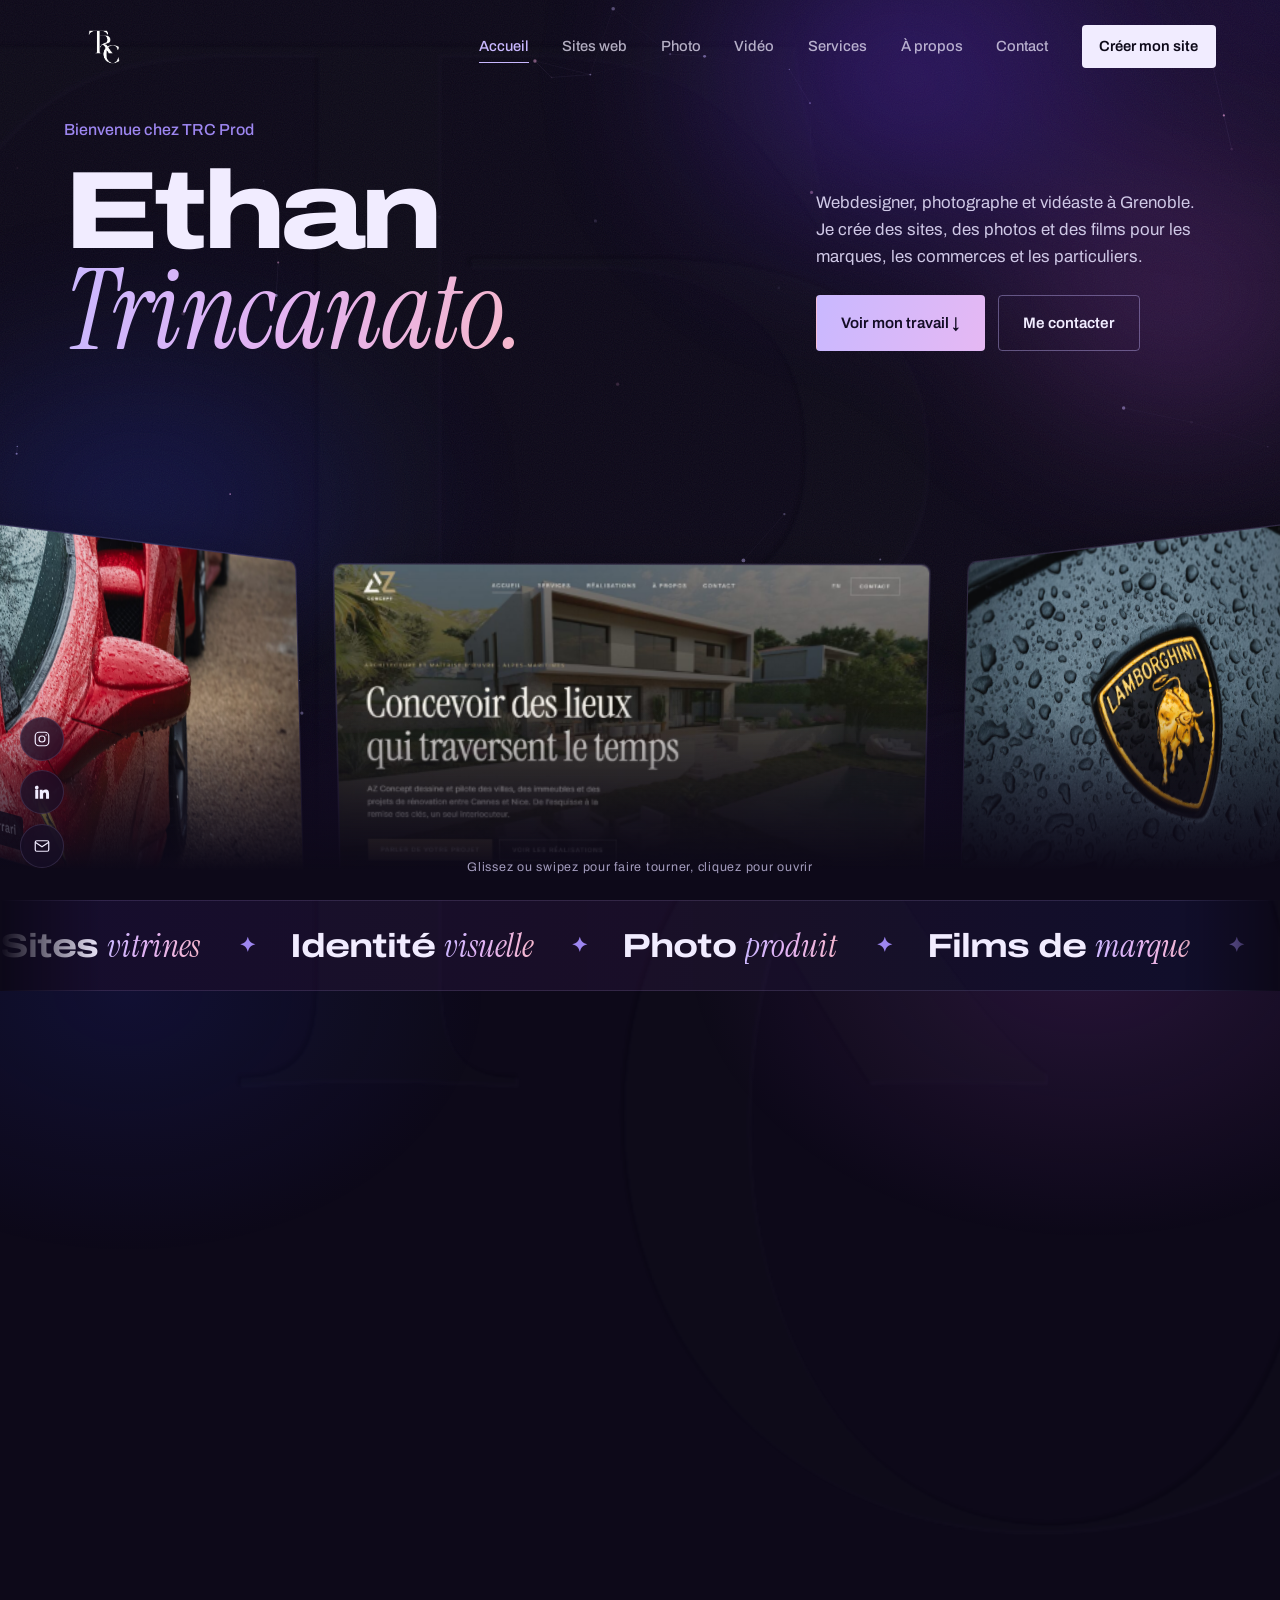
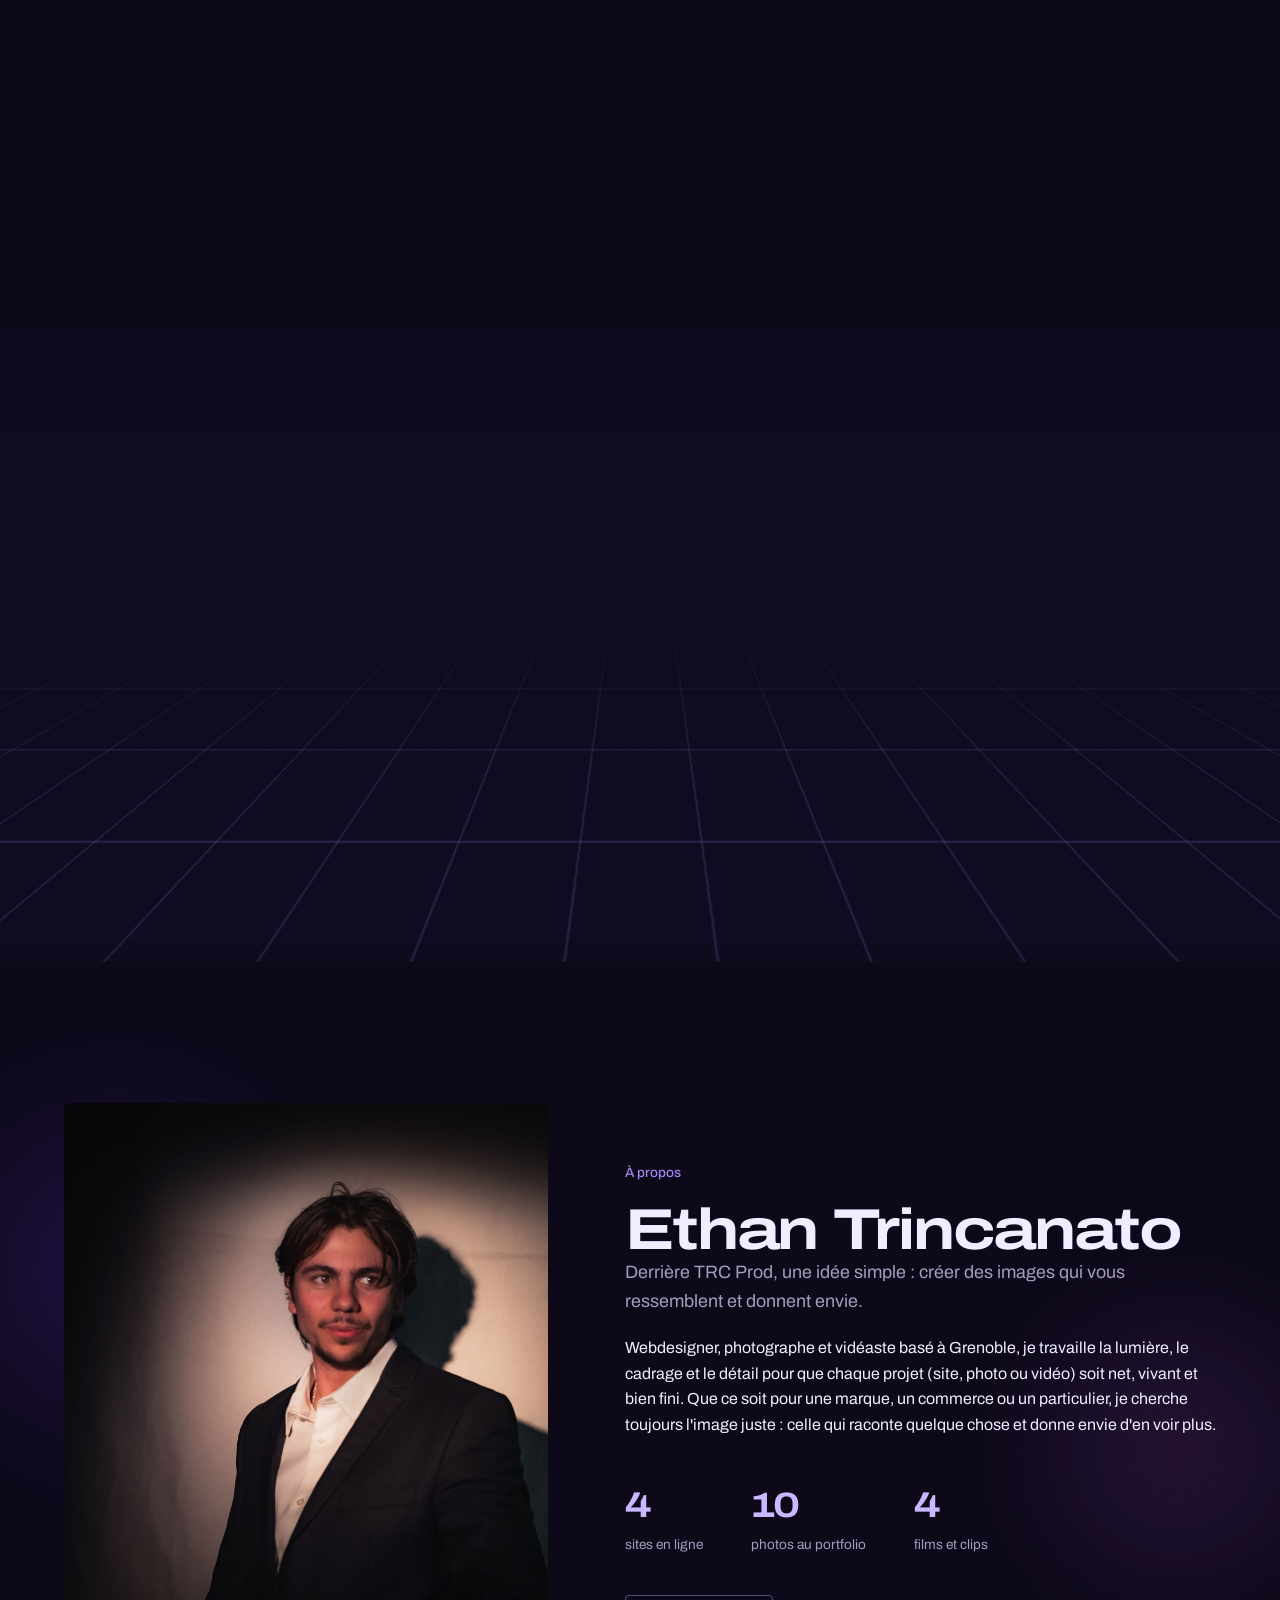
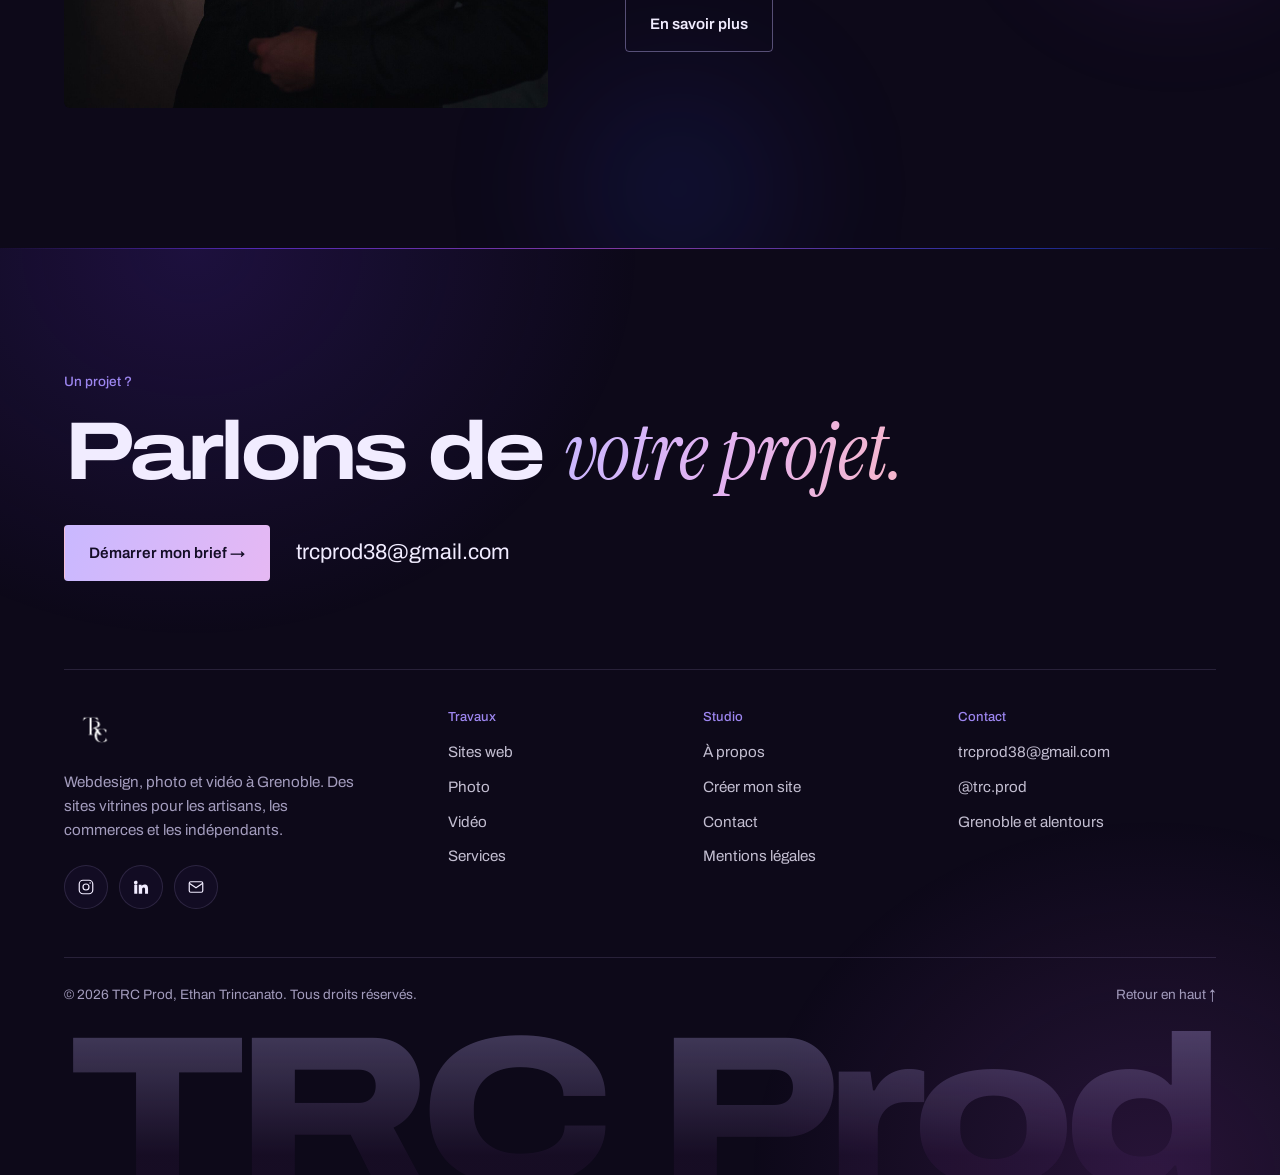
==== index.html @ 035e96fb "Icône : monogramme plus petit dans le carré, plus aéré Co-Authored-By: Claude Opus 5.5 <noreply@anth" ====
<!DOCTYPE html>
<html lang="fr">
<head>
  <meta charset="UTF-8">
  <meta name="viewport" content="width=device-width, initial-scale=1.0">
  <meta name="google-site-verification" content="kHYH9zKjxzH4vzLL_r_Ldq4oCrSSi2IXxEA_kGXFuZI" />
  <title>TRC Prod — Ethan Trincanato | Photographe, Vidéaste & Webdesign à Grenoble</title>
  <meta name="description" content="TRC Prod, studio d'Ethan Trincanato à Grenoble. Photo, vidéo et sites web pour marques, commerces et particuliers : publicité, packshot, mariage, événementiel.">
  <link rel="icon" href="favicon.ico?v=3" sizes="48x48">
  <link rel="icon" type="image/svg+xml" href="favicon.svg?v=3">
  <link rel="icon" type="image/png" sizes="32x32" href="assets/icons/favicon-32.png?v=3">
  <link rel="apple-touch-icon" href="assets/icons/apple-touch-icon.png?v=3">
  <link rel="manifest" href="site.webmanifest">
  <meta name="theme-color" content="#0d0919">
  <!-- ⚙️ Aperçu de partage (réseaux). Remplace trc-prod.vercel.app par ton vrai domaine après le déploiement. -->
  <meta property="og:type" content="website">
  <meta property="og:locale" content="fr_FR">
  <meta property="og:site_name" content="TRC Prod">
  <meta property="og:title" content="TRC Prod — Ethan Trincanato | Photographe, Vidéaste & Webdesign à Grenoble">
  <meta property="og:description" content="Photo, vidéo et sites web pour marques, commerces et particuliers : publicité, packshot, mariage, événementiel.">
  <meta property="og:url" content="https://trc-prod.vercel.app/">
  <meta property="og:image" content="https://trc-prod.vercel.app/assets/img/og-cover.jpg?v=8">
  <meta property="og:image:width" content="1200">
  <meta property="og:image:height" content="630">
  <meta property="og:image:type" content="image/jpeg">
  <meta name="twitter:card" content="summary_large_image">
  <link rel="canonical" href="https://trc-prod.vercel.app/">
  <script type="application/ld+json">
  {
    "@context": "https://schema.org",
    "@type": "ProfessionalService",
    "@id": "https://trc-prod.vercel.app/",
    "name": "TRC Prod",
    "alternateName": "TRC Prod — Ethan Trincanato",
    "description": "Studio audiovisuel d'Ethan Trincanato à Grenoble : photo et vidéo pour marques, commerces et particuliers (publicité, packshot, mariage, événementiel).",
    "url": "https://trc-prod.vercel.app/",
    "image": "https://trc-prod.vercel.app/assets/img/og-cover.jpg?v=8",
    "email": "trcprod38@gmail.com",
    "founder": { "@type": "Person", "name": "Ethan Trincanato" },
    "address": { "@type": "PostalAddress", "addressLocality": "Grenoble", "addressCountry": "FR" },
    "areaServed": "Grenoble et alentours",
    "knowsAbout": ["Photographie", "Vidéo", "Packshot", "Publicité", "Mariage", "Événementiel", "Direction artistique", "Création de sites internet", "Web design"],
    "sameAs": [
      "https://instagram.com/trc.prod",
      "https://www.linkedin.com/in/ethan-trincanato"
    ]
  }
  </script>
  <link rel="preconnect" href="https://fonts.googleapis.com">
  <link rel="preconnect" href="https://fonts.gstatic.com" crossorigin>
  <link href="https://fonts.googleapis.com/css2?family=Archivo:wdth,wght@62..125,300..900&amp;family=Instrument+Serif:ital@0;1&amp;display=swap" rel="stylesheet">
  <link rel="stylesheet" href="css/style.css?v=59">
</head>
<body>

  <!-- HEADER -->
  <header class="header">
    <a href="index.html" class="header__logo"><img src="assets/brand/logo-white.png" alt="TRC Prod"></a>
    <button class="nav__toggle" aria-label="Menu"><span></span><span></span><span></span></button>
    <nav class="nav">
      <a href="index.html" class="active">Accueil</a>
      <a href="web.html">Sites web</a>
      <a href="photo.html">Photo</a>
      <a href="video.html">Vidéo</a>
      <a href="services.html">Services</a>
      <a href="about.html">À propos</a>
      <a href="contact.html">Contact</a>
      <a href="brief.html" class="nav__cta">Créer mon site</a>
    </nav>
  </header>

  <!-- HERO : titre + anneau 3D (sites, photos, vidéos, construit depuis data/*.json) -->
  <section class="hero">
    <div class="hero__aurora" aria-hidden="true"><span></span><span></span><span></span></div>
    <div class="container hero__copy">
      <div>
        <span class="eyebrow hero__hello">Bienvenue chez TRC Prod</span>
        <h1 class="hero__title">Ethan<br><em>Trincanato.</em></h1>
      </div>
      <div class="hero__side">
        <p>Webdesigner, photographe et vidéaste à Grenoble. Je crée des sites, des photos et des films pour les marques, les commerces et les particuliers.</p>
        <div class="hero__actions">
          <a href="#travail" class="btn btn--solid">Voir mon travail ↓</a>
          <a href="contact.html" class="btn">Me contacter</a>
        </div>
      </div>
    </div>
    <div class="ring3d" data-ring data-ring-sites="data/sites.json" data-ring-photos="data/photos.json" data-ring-videos="data/videos.json" data-ring-exclure="Moustache Mag" aria-label="Sites, photos et vidéos, en rotation"></div>
    <p class="hero__hint">Glissez ou swipez pour faire tourner, cliquez pour ouvrir</p>
  </section>

  <!-- BANDEAU : tout ce que je fais, en continu -->
  <div class="marquee" aria-label="Sites vitrines, identité visuelle, photo, vidéo, référencement">
    <div class="marquee__track" aria-hidden="true"><span><b>Sites <em>vitrines</em></b><i>✦</i><b>Identité <em>visuelle</em></b><i>✦</i><b>Photo <em>produit</em></b><i>✦</i><b>Films de <em>marque</em></b><i>✦</i><b>Référencement <em>Google</em></b><i>✦</i><b>Mariage &amp; <em>événement</em></b><i>✦</i><b>Automobile</b><i>✦</i><b>Réseaux <em>sociaux</em></b><i>✦</i></span><span><b>Sites <em>vitrines</em></b><i>✦</i><b>Identité <em>visuelle</em></b><i>✦</i><b>Photo <em>produit</em></b><i>✦</i><b>Films de <em>marque</em></b><i>✦</i><b>Référencement <em>Google</em></b><i>✦</i><b>Mariage &amp; <em>événement</em></b><i>✦</i><b>Automobile</b><i>✦</i><b>Réseaux <em>sociaux</em></b><i>✦</i></span></div>
  </div>

  <!-- TOUT MON TRAVAIL : accès direct aux trois univers -->
  <section class="section section--glow-top" id="travail">
    <div class="container">
      <div class="section-head reveal">
        <span class="eyebrow">Tout mon travail</span>
        <h2>Trois métiers, <em>un seul regard.</em></h2>
      </div>
      <div class="workhub reveal">
        <a href="web.html" class="worktile">
          <div class="worktile__media" data-collage="data/sites.json" data-champ="poster"></div>
          <div class="worktile__body">
            <p class="worktile__meta"><span data-compte="data/sites.json">4</span> sites en ligne</p>
            <h3>Sites web</h3>
            <p>Sites vitrines conçus de A à Z, en ligne et référencés.</p>
            <span class="worktile__go" aria-hidden="true">→</span>
          </div>
        </a>
        <a href="photo.html" class="worktile">
          <div class="worktile__media" data-collage="data/photos.json" data-champ="image"></div>
          <div class="worktile__body">
            <p class="worktile__meta"><span data-compte="data/photos.json">10</span> photos</p>
            <h3>Photo</h3>
            <p>Automobile, portrait, mode et produit.</p>
            <span class="worktile__go" aria-hidden="true">→</span>
          </div>
        </a>
        <a href="video.html" class="worktile">
          <div class="worktile__media" data-collage="data/videos.json" data-champ="thumbnail"></div>
          <div class="worktile__body">
            <p class="worktile__meta"><span data-compte="data/videos.json">4</span> films et clips</p>
            <h3>Vidéo</h3>
            <p>Clips, courts-métrages et films de marque.</p>
            <span class="worktile__go" aria-hidden="true">→</span>
          </div>
        </a>
      </div>
    </div>
  </section>

  <!-- SERVICES -->
  <section class="section section--tight" id="services" style="background:rgba(21, 14, 40, 0.45);" data-deco="grille">
    <div class="container">
      <div class="section-head section-head--center reveal">
        <span class="eyebrow">Services</span>
        <h2>Ce que je crée <em>pour vous.</em></h2>
      </div>
      <div class="services">
        <div class="service reveal">
          <div class="service__num">01</div>
          <h3>Sites &amp; identité</h3>
          <ul class="service__list">
            <li>Sites internet</li>
            <li>Identité visuelle</li>
            <li>Logo &amp; branding</li>
            <li>Charte graphique</li>
          </ul>
        </div>
        <div class="service reveal">
          <div class="service__num">02</div>
          <h3>Photographie</h3>
          <ul class="service__list">
            <li>Packshot &amp; produit</li>
            <li>Publicité &amp; campagne</li>
            <li>Mariage &amp; événementiel</li>
            <li>Automobile</li>
            <li>Immobilier</li>
          </ul>
        </div>
        <div class="service reveal">
          <div class="service__num">03</div>
          <h3>Vidéo &amp; Film</h3>
          <ul class="service__list">
            <li>Réseaux sociaux</li>
            <li>Publicité &amp; spot</li>
            <li>Film de marque</li>
            <li>Aftermovie &amp; événementiel</li>
            <li>Packshot vidéo</li>
          </ul>
        </div>
      </div>
    </div>
  </section>


  <!-- À PROPOS -->
  <section class="section" id="apropos" data-deco="orbes">
    <div class="container">
      <div class="about">
        <div class="about__img reveal">
          <img src="assets/img/ethan-portrait.jpg" alt="Ethan Trincanato">
        </div>
        <div class="reveal">
          <span class="eyebrow">À propos</span>
          <h2>Ethan Trincanato</h2>
          <p class="lead">Derrière TRC Prod, une idée simple : créer des images qui vous ressemblent et donnent envie.</p>
          <p>Webdesigner, photographe et vidéaste basé à Grenoble, je travaille la lumière, le cadrage et le détail pour que chaque projet (site, photo ou vidéo) soit net, vivant et bien fini. Que ce soit pour une marque, un commerce ou un particulier, je cherche toujours l'image juste : celle qui raconte quelque chose et donne envie d'en voir plus.</p>
          <div class="stats">
            <div><div class="stats__num" data-compte="data/sites.json">4</div><div class="stats__label">sites en ligne</div></div>
            <div><div class="stats__num" data-compte="data/photos.json">10</div><div class="stats__label">photos au portfolio</div></div>
            <div><div class="stats__num" data-compte="data/videos.json">4</div><div class="stats__label">films et clips</div></div>
          </div>
          <p style="margin-top:2.5rem;"><a href="about.html" class="btn">En savoir plus</a></p>
        </div>
      </div>
    </div>
  </section>

  <!-- FOOTER -->
  <footer class="footer">
    <div class="container">
      <div class="footer__cta">
        <span class="eyebrow">Un projet ?</span>
        <h2>Parlons de <em>votre projet.</em></h2>
        <div class="footer__actions">
          <a href="brief.html" class="btn btn--solid">Démarrer mon brief →</a>
          <a href="mailto:trcprod38@gmail.com" class="footer__mail">trcprod38@gmail.com</a>
        </div>
      </div>

      <div class="footer__grid">
        <div class="footer__brand">
          <a href="index.html" class="footer__logo"><img src="assets/brand/logo-white.png" alt="TRC Prod"></a>
          <p>Webdesign, photo et vidéo à Grenoble. Des sites vitrines pour les artisans, les commerces et les indépendants.</p>
          <div class="footer__social"></div>
        </div>
        <div class="footer__col">
          <h3>Travaux</h3>
          <a href="web.html">Sites web</a>
          <a href="photo.html">Photo</a>
          <a href="video.html">Vidéo</a>
          <a href="services.html">Services</a>
        </div>
        <div class="footer__col">
          <h3>Studio</h3>
          <a href="about.html">À propos</a>
          <a href="brief.html">Créer mon site</a>
          <a href="contact.html">Contact</a>
          <a href="mentions-legales.html">Mentions légales</a>
        </div>
        <div class="footer__col">
          <h3>Contact</h3>
          <a href="mailto:trcprod38@gmail.com">trcprod38@gmail.com</a>
          <a href="https://instagram.com/trc.prod" target="_blank" rel="noopener">@trc.prod</a>
          <span>Grenoble et alentours</span>
        </div>
      </div>

      <div class="footer__bottom">
        <span>© <span data-year></span> TRC Prod, Ethan Trincanato. Tous droits réservés.</span>
        <a href="#" class="footer__top" onclick="window.scrollTo({top:0,behavior:'smooth'});return false;">Retour en haut ↑</a>
      </div>
    </div>
    <div class="footer__word" aria-hidden="true">TRC Prod</div>
  </footer>

  <script src="js/main.js?v=52"></script>
</body>
</html>
---- css/style.css ----
/* =========================================================
   TRC PROD — Portfolio Ethan Trincanato
   DA « nuit » : midnight purple, typo large, scène 3D des sites
   ========================================================= */

/* ---------- Variables ---------- */
:root {
  --c-bg:        #0d0919;   /* nuit violette / fond principal */
  --c-bg-2:      #150e28;   /* surface secondaire */
  --c-bg-3:      #1e153a;   /* cartes / hover */
  --c-mid:       #35186b;   /* midnight purple (lumières, halos) */
  --c-accent:    #c9b8ff;   /* lilas clair (accent) */
  --c-accent-soft: #ddd2ff;
  --c-violet:    #9d86f0;   /* violet moyen (numéros, détails) */
  --c-text:      #f1ecff;   /* texte clair */
  --c-text-dim:  #a39cbd;   /* texte secondaire */
  --c-line:      rgba(201, 184, 255, 0.14);
  /* Nuances pour les dégradés (aurore, mots en italique, filets) */
  --c-orchid:    #b24fd8;
  --c-rose:      #f2a7dc;
  --c-blue:      #2c3fd6;
  --c-violet-vif:#6a34e8;
  --grad-text:   linear-gradient(100deg, #c9b8ff 0%, #e2b2f2 45%, #f7b7c9 100%);
  --grad-line:   linear-gradient(90deg, transparent, #6a34e8 20%, #b24fd8 50%, #2c3fd6 80%, transparent);

  --font-display: "Archivo", "Helvetica Neue", Arial, sans-serif;
  --font-serif:   "Instrument Serif", Georgia, serif;
  --font-body:    "Archivo", "Helvetica Neue", Helvetica, Arial, sans-serif;

  --maxw: 1320px;
  --radius: 4px;
  --ease: cubic-bezier(0.22, 1, 0.36, 1);
}

/* ---------- Reset ---------- */
*, *::before, *::after { box-sizing: border-box; margin: 0; padding: 0; }

html { scroll-behavior: smooth; }
section[id] { scroll-margin-top: 90px; }

body {
  background-color: var(--c-bg);
  color: var(--c-text);
  font-family: var(--font-body);
  font-size: 16px;
  line-height: 1.6;
  -webkit-font-smoothing: antialiased;
  overflow-x: hidden;
}

/* Grain fin : couche fixe, derrière le contenu */
body::before {
  content: "";
  position: fixed;
  inset: 0;
  z-index: -1;
  pointer-events: none;
  opacity: 0.06;
  background-image: url("data:image/svg+xml,%3Csvg xmlns='http://www.w3.org/2000/svg' width='180' height='180'%3E%3Cfilter id='n'%3E%3CfeTurbulence type='fractalNoise' baseFrequency='0.9' numOctaves='2' stitchTiles='stitch'/%3E%3C/filter%3E%3Crect width='100%25' height='100%25' filter='url(%23n)'/%3E%3C/svg%3E");
}
/* Halos de nuit : couche fixe composée une seule fois (pas de repeint au scroll) */
body::after {
  content: "";
  position: fixed;
  inset: 0;
  z-index: -3;
  pointer-events: none;
  background-image:
    radial-gradient(55% 45% at 100% 0%, rgba(53, 24, 107, 0.32), transparent 70%),
    radial-gradient(50% 40% at 0% 100%, rgba(53, 24, 107, 0.22), transparent 70%);
}

img { display: block; max-width: 100%; height: auto; }
a { color: inherit; text-decoration: none; }
::selection { background: var(--c-accent); color: var(--c-bg); }

/* ---------- Curseur personnalisé (flèche dessinée, sans JS = sans bug) ---------- */
body {
  cursor: url("data:image/svg+xml,%3Csvg%20xmlns='http://www.w3.org/2000/svg'%20width='24'%20height='24'%20viewBox='0%200%2024%2024'%3E%3Cpath%20d='M5,2.5L5,18.5L9.3,14.5L12.4,21L14.8,19.9L11.8,13.6L17.5,13.6Z'%20fill='%230d0919'%20stroke='%23c9b8ff'%20stroke-width='1.2'%20stroke-linejoin='round'/%3E%3C/svg%3E") 5 3, auto;
}
a, button, .card, .filter, label, select, summary, .to-top {
  cursor: url("data:image/svg+xml,%3Csvg%20xmlns='http://www.w3.org/2000/svg'%20width='24'%20height='24'%20viewBox='0%200%2024%2024'%3E%3Cpath%20d='M5,2.5L5,18.5L9.3,14.5L12.4,21L14.8,19.9L11.8,13.6L17.5,13.6Z'%20fill='%23c9b8ff'%20stroke='%230d0919'%20stroke-width='1.2'%20stroke-linejoin='round'/%3E%3C/svg%3E") 5 3, pointer;
}
input, textarea { cursor: text; }
ul { list-style: none; }

/* ---------- Typo ----------
   Titres en grotesque large (Archivo étiré), un mot en serif italique lilas. */
h1, h2, h3 {
  font-family: var(--font-display);
  font-stretch: 125%;
  font-weight: 700;
  line-height: 1;
  letter-spacing: -0.04em;
}
h1 { font-size: clamp(2.6rem, 7vw, 6rem); font-weight: 800; }
h2 { font-size: clamp(2rem, 4.6vw, 3.6rem); }
h3 { font-size: clamp(1.3rem, 2.2vw, 1.7rem); letter-spacing: -0.03em; }
h1 em, h2 em, h3 em {
  font-family: var(--font-serif);
  font-style: italic; font-weight: 400; font-stretch: 100%;
  letter-spacing: -0.01em;
  color: var(--c-accent);
  /* Dégradé lilas → rose ; la marge évite que l'italique soit rogné */
  background: var(--grad-text);
  -webkit-background-clip: text; background-clip: text;
  -webkit-text-fill-color: transparent;
  padding-right: 0.08em; margin-right: -0.08em;
}

.eyebrow {
  font-family: var(--font-body);
  font-size: 0.85rem;
  font-weight: 500;
  color: var(--c-violet);
  margin-bottom: 1.1rem;
  display: inline-block;
}

.lead { font-size: 1.12rem; color: var(--c-text-dim); max-width: 60ch; }

/* ---------- Layout ---------- */
.container { width: 100%; max-width: var(--maxw); margin: 0 auto; padding: 0 clamp(1rem, 5vw, 4rem); }
.section { padding: clamp(4.5rem, 11vw, 9rem) 0; }
.section--tight { padding: clamp(3rem, 7vw, 5rem) 0; }

/* Section « éclairée » : halos de nuances différentes (violet, orchidée, bleu) */
.section--smoke {
  position: relative;
  background:
    radial-gradient(45% 55% at 15% 105%, rgba(106, 52, 232, 0.30), transparent 70%),
    radial-gradient(40% 50% at 60% 110%, rgba(178, 79, 216, 0.22), transparent 70%),
    radial-gradient(40% 50% at 95% 100%, rgba(44, 63, 214, 0.22), transparent 70%);
}
.section--glow-top {
  background:
    radial-gradient(45% 45% at 85% -5%, rgba(178, 79, 216, 0.16), transparent 70%),
    radial-gradient(40% 40% at 10% 0%, rgba(44, 63, 214, 0.14), transparent 70%);
}
/* Filet dégradé entre deux blocs */
.rule { height: 1px; border: 0; background: var(--grad-line); opacity: 0.7; }

/* ---------- Header / Nav ---------- */
.header {
  position: fixed; top: 0; left: 0; right: 0; z-index: 100;
  display: flex; align-items: center; justify-content: space-between;
  padding: 1.3rem clamp(1rem, 5vw, 4rem);
  transition: background 0.4s var(--ease), padding 0.4s var(--ease);
}
.header.scrolled {
  background: rgba(13, 9, 25, 0.86);
  -webkit-backdrop-filter: blur(14px);
  backdrop-filter: blur(14px);
  padding-top: 0.8rem; padding-bottom: 0.8rem;
  border-bottom: 1px solid var(--c-line);
}
.header__logo img { height: 52px; width: auto; }

.nav { display: flex; align-items: center; gap: 2.1rem; }
.nav a {
  font-size: 0.92rem; font-weight: 500;
  color: var(--c-text); opacity: 0.72; position: relative; padding: 0.3rem 0;
  transition: opacity 0.3s var(--ease), color 0.3s var(--ease);
}
.nav a::after {
  content: ""; position: absolute; left: 0; bottom: 0; height: 1px; width: 0;
  background: var(--c-accent); transition: width 0.3s var(--ease);
}
.nav a:hover, .nav a.active { opacity: 1; }
.nav a.active { color: var(--c-accent); }
.nav a:hover::after, .nav a.active::after { width: 100%; }
/* Dernier lien du menu mis en bouton : l'action principale du site */
.nav a.nav__cta {
  opacity: 1; background: var(--c-text); color: var(--c-bg);
  padding: 0.62rem 1.1rem; border-radius: var(--radius); font-weight: 600;
  transition: background 0.3s var(--ease);
}
.nav a.nav__cta::after { display: none; }
.nav a.nav__cta:hover { background: var(--c-accent); }

.nav__toggle { display: none; background: none; border: 0; cursor: pointer; flex-direction: column; gap: 5px; }
.nav__toggle span { width: 26px; height: 2px; background: var(--c-text); transition: 0.3s var(--ease); }

/* ---------- Boutons ---------- */
.btn {
  display: inline-flex; align-items: center; gap: 0.6rem;
  font-family: var(--font-body); font-size: 0.95rem; font-weight: 600;
  padding: 0.95rem 1.5rem; border: 1px solid rgba(201, 184, 255, 0.4); border-radius: var(--radius);
  color: var(--c-text); background: transparent; cursor: pointer; transition: all 0.35s var(--ease);
}
.btn:hover { border-color: var(--c-accent); background: rgba(201, 184, 255, 0.08); }
.btn--solid {
  background: linear-gradient(110deg, #c9b8ff, #e4b8f4 55%, #f6bfd6); background-size: 180% 100%;
  border-color: transparent; color: #140d26;
}
.btn--solid:hover { background-position: 100% 0; box-shadow: 0 10px 30px -10px rgba(178, 79, 216, 0.6); }

/* ---------- Hero (accueil) : titre + anneau 3D des sites ---------- */
.hero {
  position: relative; min-height: 100vh; min-height: 100svh;
  overflow: hidden; isolation: isolate;
  background:
    radial-gradient(60% 60% at 50% 108%, #4a22a0 0%, rgba(53, 24, 107, 0.55) 35%, transparent 72%);
}
/* Aurore : trois nappes de couleur floues qui dérivent lentement (transform seul, GPU) */
.hero__aurora { position: absolute; inset: -10% -5% 0; z-index: -1; pointer-events: none; filter: blur(70px); opacity: 0.75; }
.hero__aurora span { position: absolute; border-radius: 50%; will-change: transform; }
.hero__aurora span:nth-child(1) { width: 46vw; height: 38vw; left: 48%; top: -8%;  background: radial-gradient(closest-side, rgba(106, 52, 232, 0.55), transparent); animation: aurora1 22s ease-in-out infinite alternate; }
.hero__aurora span:nth-child(2) { width: 40vw; height: 32vw; left: 70%; top: 18%; background: radial-gradient(closest-side, rgba(178, 79, 216, 0.42), transparent); animation: aurora2 27s ease-in-out infinite alternate; }
.hero__aurora span:nth-child(3) { width: 50vw; height: 34vw; left: -8%; top: 38%; background: radial-gradient(closest-side, rgba(44, 63, 214, 0.38), transparent); animation: aurora3 31s ease-in-out infinite alternate; }
@keyframes aurora1 { to { transform: translate(-18vw, 10vh) scale(1.15); } }
@keyframes aurora2 { to { transform: translate(-22vw, -6vh) scale(0.9); } }
@keyframes aurora3 { to { transform: translate(20vw, -12vh) scale(1.1); } }
.hero--pause .hero__aurora span { animation-play-state: paused; }
@media (prefers-reduced-motion: reduce) { .hero__aurora span { animation: none; } }
.hero__copy {
  position: relative; z-index: 4;
  max-width: none; padding-top: clamp(6.5rem, 13vh, 8.5rem);
  display: grid; grid-template-columns: 1fr minmax(300px, 400px); gap: 2rem; align-items: end;
  pointer-events: none;
}
.hero__title {
  font-size: clamp(3.2rem, 8.6vw, 8.6rem); line-height: 0.9; letter-spacing: -0.05em;
}
.hero__side { pointer-events: auto; padding-bottom: 0.6rem; }
.hero__hello { font-size: 1rem; margin-bottom: 1.2rem; }
.hero__side p { font-size: 1.05rem; color: #cfc8e6; }
.hero__actions { display: flex; gap: 0.8rem; flex-wrap: wrap; margin-top: 1.5rem; }

/* Scène 3D : les sites réalisés sur un anneau qui tourne (construit en JS) */
.ring3d {
  position: absolute; left: 0; right: 0; bottom: 0; height: 64%; z-index: 2;
  perspective: 1500px; perspective-origin: 50% 20%;
  cursor: grab; touch-action: pan-y; user-select: none;
}
.ring3d.is-drag { cursor: grabbing; }
.ring3d__ring { position: absolute; left: 50%; top: 46%; transform-style: preserve-3d; will-change: transform; }
.ring3d__panel {
  position: absolute; width: 440px; height: 300px; left: -220px; top: -150px;
  backface-visibility: hidden; -webkit-backface-visibility: hidden;
  border-radius: 6px; overflow: hidden; background: var(--c-bg-3);
  box-shadow: 0 0 0 1px rgba(201, 184, 255, 0.18), 0 30px 80px -20px rgba(0, 0, 0, 0.8);
  -webkit-box-reflect: below 14px linear-gradient(transparent 55%, rgba(255, 255, 255, 0.16));
}
.ring3d__panel img { width: 100%; height: 100%; object-fit: cover; object-position: top; pointer-events: none; }
.ring3d__panel--image img { object-position: center; }
.ring3d__panel span i { font-style: normal; color: var(--c-accent); margin-right: 0.45rem; font-weight: 500; }
.ring3d__panel span {
  position: absolute; left: 12px; bottom: 12px; font-size: 0.78rem; font-weight: 600;
  background: rgba(13, 9, 25, 0.82); padding: 0.35rem 0.65rem; border-radius: 3px;
}
/* Fondu du sol vers le fond de page */
.ring3d::after {
  content: ""; position: absolute; left: 0; right: 0; bottom: 0; height: 34%; pointer-events: none;
  background: linear-gradient(transparent, var(--c-bg) 85%);
}
.hero__hint {
  position: absolute; z-index: 4; left: 50%; bottom: 1.4rem; transform: translateX(-50%);
  font-size: 0.78rem; color: var(--c-text-dim); letter-spacing: 0.06em; white-space: nowrap;
}

/* ---------- Méthode (accueil) ---------- */
.method { display: grid; grid-template-columns: 1fr 1fr; gap: clamp(2rem, 6vw, 5rem); align-items: start; }
.method__steps li {
  display: grid; grid-template-columns: 3.4rem 1fr; padding: 1.35rem 0;
  border-bottom: 1px solid var(--c-line);
}
.method__steps li:first-child { border-top: 1px solid var(--c-line); }
.method__num { font-size: 0.85rem; padding-top: 0.3rem; background: var(--grad-text); -webkit-background-clip: text; background-clip: text; -webkit-text-fill-color: transparent; font-weight: 600; }
.method__steps h3 { font-size: 1.3rem; }
.method__steps p { grid-column: 2; color: var(--c-text-dim); margin-top: 0.35rem; }

/* ---------- Galerie (grid) ---------- */
.gallery { display: grid; gap: 1rem; grid-template-columns: repeat(3, 1fr); }
.gallery--2 { grid-template-columns: repeat(2, 1fr); }

.card {
  position: relative; overflow: hidden; background: var(--c-bg-2); border-radius: 4px;
  aspect-ratio: 4/5; cursor: pointer;
}
.card--wide { aspect-ratio: 16/9; }
.card img {
  width: 100%; height: 100%; object-fit: cover;
  transition: transform 0.8s var(--ease), filter 0.6s var(--ease);
  filter: saturate(0.92) brightness(0.92);
}
.card:hover img { transform: scale(1.06); filter: saturate(1) brightness(1); }
.card__overlay {
  position: absolute; inset: 0; display: flex; flex-direction: column; justify-content: flex-end;
  padding: 1.6rem; opacity: 0; transition: opacity 0.4s var(--ease);
  background: linear-gradient(0deg, rgba(13,9,25,0.88) 0%, transparent 60%);
}
.card:hover .card__overlay { opacity: 1; }
.card__title { font-family: var(--font-display); font-stretch: 125%; font-weight: 700; letter-spacing: -0.03em; font-size: 1.3rem; color: #fff; }
.card__tag { font-size: 0.8rem; font-weight: 500; color: var(--c-accent); }
.card__play {
  position: absolute; top: 50%; left: 50%; transform: translate(-50%,-50%);
  width: 64px; height: 64px; border: 1px solid rgba(255,255,255,0.7); border-radius: 50%;
  display: flex; align-items: center; justify-content: center; transition: 0.4s var(--ease);
}
.card:hover .card__play { background: var(--c-accent); border-color: var(--c-accent); }
.card__play::after { content: ""; border-left: 14px solid #fff; border-top: 9px solid transparent; border-bottom: 9px solid transparent; margin-left: 4px; }
.card:hover .card__play::after { border-left-color: var(--c-bg); }

/* ---------- Galerie (format réel, lecture ligne par ligne ←→) ---------- */
.gallery--masonry { align-items: start; }
.gallery--masonry .card { aspect-ratio: auto; }
.gallery--masonry .card img { height: auto; display: block; }

/* ---------- Section titres ---------- */
.section-head { margin-bottom: 3.5rem; max-width: 700px; }
.section-head--center { margin-left: auto; margin-right: auto; text-align: center; }
.section-head h2 + .lead { margin-top: 1.2rem; }
.section-head--center .lead { margin-left: auto; margin-right: auto; }

/* ---------- À propos ---------- */
.about { display: grid; grid-template-columns: 0.9fr 1.1fr; gap: clamp(2rem, 6vw, 5rem); align-items: center; }
.about__img { position: relative; }
.about__img img { width: 100%; aspect-ratio: 4/5; object-fit: cover; border-radius: 6px; }
.about__img::before {
  content: ""; position: absolute; inset: -14px -14px 14px 14px; border: 1px solid rgba(201, 184, 255, 0.35); border-radius: 6px;
  z-index: -1;
}
.about p + p { margin-top: 1.2rem; }
.about__bio p { font-size: 1.08rem; line-height: 1.7; color: var(--c-text-dim); }
.stats { display: flex; gap: 3rem; margin-top: 2.5rem; flex-wrap: wrap; }
.stats__num { font-family: var(--font-display); font-stretch: 125%; font-weight: 700; letter-spacing: -0.04em; font-size: 2.2rem; color: var(--c-accent); }
.stats__label { font-size: 0.85rem; color: var(--c-text-dim); }

/* ---------- Services ---------- */
.services { display: grid; grid-template-columns: repeat(3, 1fr); gap: 1.5rem; }
.service {
  border: 1px solid var(--c-line); border-radius: 6px; padding: 2.2rem 2rem; transition: 0.4s var(--ease);
  background: rgba(21, 14, 40, 0.7);
}
.service:hover { background: var(--c-bg-3); border-color: rgba(201, 184, 255, 0.3); transform: translateY(-6px); }
.service__num { font-size: 0.85rem; color: var(--c-violet); margin-bottom: 2.2rem; }
.service h3 { margin-bottom: 1rem; }
.service p { color: var(--c-text-dim); font-size: 0.95rem; }
.service__list { list-style: none; margin: 0; padding: 0; }
.service__list li {
  position: relative; padding-left: 1.1rem; margin-bottom: 0.4rem;
  color: var(--c-text); font-size: 0.95rem;
}
.service__list li:last-child { margin-bottom: 0; }
.service__list li::before {
  content: ""; position: absolute; left: 0; top: 0.6em;
  width: 6px; height: 1px; background: var(--c-accent);
}

/* ---------- Web / Sites internet ---------- */
/* Galerie de sites réalisés (extensible : un .webproject par site) */
/* Rail horizontal : une seule ligne, défilement aux flèches, en glissant ou au doigt.
   Il sort du bloc de texte pour prendre toute la largeur utile de l'écran, et les
   cartes se dimensionnent pour qu'il en tienne trois sans coupure. */
.webrail {
  position: relative;
  --pad-x: clamp(1.2rem, 5vw, 4rem);
  --card-gap: clamp(1.6rem, 4vw, 2.6rem);
  --rail-w: min(1720px, calc(100vw - var(--sbw, 0px) - 2 * var(--pad-x)));
  --card-w: max(290px, min(540px, calc((var(--rail-w) - 2 * var(--card-gap)) / 3)));
  width: var(--rail-w);
  margin-inline: calc((100% - var(--rail-w)) / 2);
}
.webgrid {
  display: flex;
  align-items: stretch;
  justify-content: safe center;
  gap: var(--card-gap);
  overflow-x: auto;
  overscroll-behavior-x: contain;
  scroll-snap-type: x proximity;
  padding-bottom: 1.4rem;
  scrollbar-width: thin;
  scrollbar-color: var(--c-accent) rgba(255, 255, 255, 0.08);
}
.webgrid:focus-visible { outline: 1px solid var(--c-accent); outline-offset: 8px; }
/* Glisser à la souris : pas d'aimantation ni de sélection de texte pendant le mouvement */
.webrail:not(.webrail--full) .webgrid { cursor: grab; }
.webgrid--drag { cursor: grabbing; scroll-snap-type: none; user-select: none; }
.webgrid--drag * { cursor: grabbing; }
.webgrid::-webkit-scrollbar { height: 5px; }
.webgrid::-webkit-scrollbar-track { background: rgba(255, 255, 255, 0.08); }
.webgrid::-webkit-scrollbar-thumb { background: var(--c-accent); }

/* Flèches de défilement, posées au centre des mosaïques (ratio 4/3) */
.webrail__nav {
  position: absolute; top: calc(var(--card-w) * 0.375); z-index: 5;
  transform: translateY(-50%);
  width: 46px; height: 46px; border-radius: 50%;
  border: 1px solid var(--c-line); background: var(--c-bg-2); color: var(--c-accent);
  font-size: 1.1rem; line-height: 1; cursor: pointer;
  transition: opacity 0.3s var(--ease), background 0.3s var(--ease), color 0.3s var(--ease), border-color 0.3s var(--ease);
}
.webrail__nav--prev { left: calc(var(--card-gap) * -0.5 - 23px); }
.webrail__nav--next { right: calc(var(--card-gap) * -0.5 - 23px); }
.webrail__nav:hover { background: var(--c-accent); color: var(--c-bg); border-color: var(--c-accent); }
.webrail__nav[disabled] { opacity: 0.25; cursor: default; }
.webrail__nav[disabled]:hover { background: var(--c-bg-2); color: var(--c-accent); border-color: var(--c-line); }
/* Pas de flèches quand tout tient à l'écran, ni au doigt (on glisse) */
.webrail--full .webrail__nav { display: none; }
@media (max-width: 1100px) { .webrail__nav { display: none; } }

/* Page « Sites web » : toutes les cartes en grille, sans rail */
.webgrid--page {
  display: grid;
  grid-template-columns: repeat(auto-fill, minmax(min(100%, 440px), 1fr));
  gap: clamp(3rem, 6vw, 4.5rem) clamp(1.6rem, 4vw, 2.6rem);
  overflow: visible;
  padding-bottom: 0;
}
.webgrid--page .webproject { width: auto; }

.webproject {
  flex: 0 0 var(--card-w); width: var(--card-w);
  scroll-snap-align: start;
  display: flex; flex-direction: column;
}
.webcase__media { position: relative; display: block; }
.webproject__info {
  display: flex; flex-direction: column; align-items: flex-start;
  flex: 1;
  padding: 1.2rem 0.2rem 0;
}
.webproject__tag { font-size: 0.82rem; font-weight: 500; color: var(--c-violet); }
.webproject__info h3 { margin: 0.3rem 0 0; }
.webproject__desc { color: var(--c-text-dim); font-size: 0.95rem; line-height: 1.6; margin: 0.7rem 0 1.3rem; }
.webproject__info .btn { margin-top: auto; padding: 0.8rem 1.5rem; }

/* Mosaïque façon Mondrian (« Composition en rouge, jaune, bleu et noir ») */
.mondrian {
  display: grid;
  grid-template-columns: 1.5fr 1fr 1fr;
  grid-template-rows: repeat(3, 1fr);
  grid-template-areas:
    "hero hero    work"
    "hero hero    about"
    "contact contact about";
  gap: 7px; padding: 7px; background: #0a0714; border-radius: 6px;
  aspect-ratio: 4 / 3;
  border: 1px solid rgba(201, 184, 255, 0.14);
  box-shadow: 0 28px 60px -28px rgba(0, 0, 0, 0.75);
  transition: transform 0.5s var(--ease), box-shadow 0.5s var(--ease);
}
.webcase__media:hover .mondrian {
  transform: translateY(-6px);
  box-shadow: 0 40px 72px -28px rgba(0, 0, 0, 0.85);
}
.mondrian__tile { position: relative; overflow: hidden; background: var(--c-bg-3); }
.mondrian__tile--hero    { grid-area: hero; }
.mondrian__tile--work    { grid-area: work; }
.mondrian__tile--about   { grid-area: about; }
.mondrian__tile--contact { grid-area: contact; }

/* Capture de secours (mobile / chargement / animations coupées) */
.mondrian__poster { position: absolute; inset: 0; width: 100%; height: 100%; object-fit: cover; object-position: top center; }

/* Vidéo de tuile : remplace l'aperçu en direct quand le site en fournit une
   (animation 3D filmée, par exemple). Même cadrage que la capture. */
.mondrian__video { position: absolute; inset: 0; width: 100%; height: 100%; object-fit: cover; object-position: top center; }

/* Cadres du site en direct (injectés en JS, mis à l'échelle « bureau ») */
.mondrian__frame { position: absolute; top: 0; left: 0; border: 0; pointer-events: none; }
.mondrian__poster { transition: opacity 0.6s var(--ease); }
.mondrian--on .mondrian__tile.is-pret .mondrian__poster { opacity: 0; transition: opacity 0.6s var(--ease); }

/* Pastille d'invitation + lien cliquable couvrant la mosaïque */
.mondrian__link {
  position: absolute; inset: 0; z-index: 2; display: flex;
  align-items: flex-end; justify-content: flex-start; padding: 1rem;
}
.mondrian__hint {
  font-size: 0.82rem; font-weight: 600; border-radius: 3px;
  color: #140d26; background: var(--c-accent); padding: 0.55rem 0.9rem;
  opacity: 0; transform: translateY(8px); transition: opacity 0.4s var(--ease), transform 0.4s var(--ease);
}
.webcase__media:hover .mondrian__hint { opacity: 1; transform: none; }

/* Version statique (mobile / prefers-reduced-motion) : on garde juste la capture */
.mondrian--static {
  grid-template-columns: 1fr; grid-template-rows: 1fr; grid-template-areas: "hero";
  aspect-ratio: 16 / 13;
}
.mondrian--static .mondrian__tile:not(.mondrian__tile--hero) { display: none; }

/* ---------- CTA bandeau ---------- */
.cta { text-align: center; }
.cta h2 { margin-bottom: 1.5rem; }

/* ---------- Contact ---------- */
.contact-grid { display: grid; grid-template-columns: 1fr 1fr; gap: clamp(2rem, 6vw, 5rem); }
.field { margin-bottom: 1.5rem; }
.field label { display: block; font-size: 0.88rem; font-weight: 500; color: var(--c-text-dim); margin-bottom: 0.5rem; }
.field input, .field textarea, .field select {
  width: 100%; background: var(--c-bg-2); border: 1px solid var(--c-line); border-radius: var(--radius); color: var(--c-text);
  padding: 0.9rem 1rem; font-family: var(--font-body); font-size: 0.95rem; transition: border 0.3s var(--ease);
}
.field input:focus, .field textarea:focus, .field select:focus { outline: none; border-color: var(--c-accent); }
.field textarea { resize: vertical; min-height: 140px; }
.form-status { margin-top: 1.2rem; font-size: 0.95rem; min-height: 1.2em; }
.form-status:empty { margin-top: 0; }
.form-status--ok { color: var(--c-accent); }
.form-status--err { color: #e0867d; }

/* ---------- Bouton retour en haut ---------- */
.to-top {
  position: fixed; right: clamp(1rem, 3vw, 2rem); bottom: clamp(1rem, 3vw, 2rem);
  width: 44px; height: 44px; border-radius: 50%; z-index: 90;
  border: 1px solid var(--c-line); background: var(--c-bg-2); color: var(--c-accent);
  font-size: 1.1rem; line-height: 1; cursor: pointer;
  opacity: 0; visibility: hidden; transform: translateY(12px);
  transition: opacity 0.35s var(--ease), transform 0.35s var(--ease), background 0.3s var(--ease);
}
.to-top.show { opacity: 1; visibility: visible; transform: translateY(0); }
.to-top:hover { background: var(--c-accent); color: var(--c-bg); border-color: var(--c-accent); }

.contact-info { display: flex; flex-direction: column; }
.contact-row {
  display: flex; align-items: center; gap: 1.1rem;
  padding: 1.3rem 0.4rem; border-top: 1px solid var(--c-line);
  color: var(--c-text); transition: background 0.3s var(--ease), padding 0.3s var(--ease);
}
.contact-info .contact-row:last-child { border-bottom: 1px solid var(--c-line); }
.contact-row__icon {
  flex: 0 0 auto; width: 46px; height: 46px; border-radius: 50%;
  border: 1px solid var(--c-line); display: grid; place-items: center;
  color: var(--c-text-dim); transition: color 0.3s var(--ease), border-color 0.3s var(--ease);
}
.contact-row__icon svg { width: 19px; height: 19px; }
.contact-row__text { display: flex; flex-direction: column; gap: 0.25rem; flex: 1; min-width: 0; }
.contact-row__label { font-size: 0.82rem; color: var(--c-text-dim); }
.contact-row__value { color: var(--c-text); font-size: 1.05rem; overflow: hidden; text-overflow: ellipsis; }
.contact-row__arrow { color: var(--c-text-dim); font-size: 1.2rem; transition: transform 0.3s var(--ease), color 0.3s var(--ease); }
a.contact-row:hover { padding-left: 0.9rem; }
a.contact-row:hover .contact-row__icon { color: var(--c-accent); border-color: var(--c-accent); }
a.contact-row:hover .contact-row__value { color: var(--c-accent); }
a.contact-row:hover .contact-row__arrow { color: var(--c-accent); transform: translateX(6px); }
.contact-row--static { cursor: default; }

/* ---------- Footer ----------
   Appel final + colonnes de liens + grand mot-marque coupé en bas. */
.footer {
  position: relative; overflow: hidden; padding: clamp(4.5rem, 10vw, 7.5rem) 0 0;
  background:
    radial-gradient(50% 60% at 15% 0%, rgba(106, 52, 232, 0.18), transparent 70%),
    radial-gradient(45% 55% at 90% 100%, rgba(178, 79, 216, 0.16), transparent 70%);
}
.footer::before { content: ""; position: absolute; left: 0; right: 0; top: 0; height: 1px; background: var(--grad-line); opacity: 0.7; }
.footer__cta h2 { font-size: clamp(2.4rem, 6.4vw, 5.4rem); letter-spacing: -0.05em; }
.footer__actions { display: flex; align-items: center; gap: 1.6rem; flex-wrap: wrap; margin-top: 2rem; }
.footer__mail {
  font-size: clamp(1.05rem, 2vw, 1.35rem); color: var(--c-text);
  background: linear-gradient(var(--c-accent), var(--c-accent)) 0 100% / 0 1px no-repeat;
  transition: background-size 0.4s var(--ease), color 0.3s var(--ease); padding-bottom: 2px;
}
.footer__mail:hover { background-size: 100% 1px; color: var(--c-accent); }

.footer__grid {
  display: grid; grid-template-columns: 1.6fr 1fr 1fr 1.2fr; gap: 2.5rem;
  margin-top: clamp(3.5rem, 8vw, 5.5rem); padding-top: 2.5rem; border-top: 1px solid var(--c-line);
}
.footer__logo img { height: 40px; }
.footer__brand p { color: var(--c-text-dim); font-size: 0.95rem; max-width: 34ch; margin: 1.2rem 0 1.4rem; }
.footer__social { display: flex; gap: 0.7rem; }
.footer__col { display: flex; flex-direction: column; gap: 0.65rem; font-size: 0.95rem; }
.footer__col h3 {
  font-family: var(--font-body); font-stretch: 100%; font-size: 0.82rem; font-weight: 500; letter-spacing: 0;
  color: var(--c-violet); margin-bottom: 0.4rem;
}
.footer__col a, .footer__col span { color: var(--c-text); opacity: 0.8; width: fit-content; transition: opacity 0.3s, color 0.3s; }
.footer__col a:hover { opacity: 1; color: var(--c-accent); }
.footer__bottom {
  margin-top: 3rem; padding: 1.6rem 0; border-top: 1px solid var(--c-line);
  display: flex; justify-content: space-between; flex-wrap: wrap; gap: 1rem; font-size: 0.85rem; color: var(--c-text-dim);
}
.footer__bottom a:hover { color: var(--c-accent); }
/* Grand mot-marque, coupé par le bas de page */
.footer__word {
  font-family: var(--font-display); font-stretch: 125%; font-weight: 800; letter-spacing: -0.06em; line-height: 0.78;
  font-size: clamp(4rem, 16.5vw, 15rem); text-align: center; white-space: nowrap;
  margin-bottom: -0.1em; user-select: none; pointer-events: none;
  background: linear-gradient(180deg, rgba(201, 184, 255, 0.28), rgba(178, 79, 216, 0.06) 75%);
  -webkit-background-clip: text; background-clip: text; -webkit-text-fill-color: transparent;
}
@media (max-width: 900px) {
  .footer__grid { grid-template-columns: 1fr 1fr; }
  .footer__brand { grid-column: 1 / -1; }
}

/* ---------- Page header (sous-pages) ---------- */
.page-head { padding: clamp(8rem, 18vw, 11rem) 0 clamp(2.5rem, 6vw, 4rem); text-align: left; }
.page-head h1 { font-size: clamp(2.8rem, 7.4vw, 6.2rem); letter-spacing: -0.05em; }
.page-head .lead { margin: 0 !important; }
.page-head h1 { margin-bottom: 1.4rem; }

/* ---------- Lightbox ---------- */
.lightbox { position: fixed; inset: 0; z-index: 200; background: rgba(9,6,18,0.96); display: none; align-items: center; justify-content: center; padding: 2rem; }
.lightbox.open { display: flex; }
.lightbox__media { max-width: 92vw; max-height: 88vh; }
.lightbox__media img { max-height: 88vh; width: auto; margin: 0 auto; }
.lightbox__media iframe { width: min(90vw, 1100px); aspect-ratio: 16/9; border: 0; }
.lightbox__close { position: absolute; top: 1.6rem; right: 2rem; background: none; border: 0; color: #fff; font-size: 2rem; cursor: pointer; line-height: 1; }
.lightbox__nav { position: absolute; top: 50%; transform: translateY(-50%); background: none; border: 0; color: #fff; font-size: 2.5rem; cursor: pointer; padding: 1rem; opacity: 0.6; transition: opacity 0.3s; }
.lightbox__nav:hover { opacity: 1; }
.lightbox__nav--prev { left: 1rem; }
.lightbox__nav--next { right: 1rem; }

/* ---------- Animations au scroll ---------- */
.reveal { opacity: 0; transform: translateY(30px); transition: opacity 0.9s var(--ease), transform 0.9s var(--ease); }
.reveal.in { opacity: 1; transform: none; }

/* ---------- Filtres galerie ---------- */
.filters { display: flex; gap: 0.6rem; justify-content: flex-start; flex-wrap: wrap; margin-bottom: 3rem; }
.filter {
  background: none; border: 1px solid var(--c-line); color: var(--c-text-dim);
  padding: 0.55rem 1.1rem; font-size: 0.88rem; font-family: var(--font-body); border-radius: 40px;
  cursor: pointer; transition: 0.3s var(--ease);
}
.filter:hover { border-color: var(--c-accent); color: var(--c-text); }
.filter.active { background: var(--c-accent); border-color: var(--c-accent); color: #140d26; }

/* ---------- Responsive ---------- */
@media (max-width: 900px) {
  /* iPhone/Safari : un header fixed + backdrop-filter disparaît au scroll.
     Sur mobile on utilise un fond plein opaque, sans flou. */
  .header.scrolled {
    background: rgba(13, 9, 25, 0.96);
    -webkit-backdrop-filter: none;
    backdrop-filter: none;
  }
  .gallery, .services { grid-template-columns: repeat(2, 1fr); }
  .about { grid-template-columns: 1fr; }
  .contact-grid { grid-template-columns: 1fr; }
  .nav {
    position: fixed; inset: 0 0 0 auto; width: min(78vw, 340px); flex-direction: column;
    align-items: flex-start; justify-content: center; gap: 1.8rem; padding: 3rem;
    background: var(--c-bg-2); transform: translateX(100%); transition: transform 0.45s var(--ease);
    border-left: 1px solid var(--c-line);
  }
  .nav.open { transform: none; }
  .nav__toggle { display: flex; z-index: 110; }
}
@media (max-width: 560px) {
  /* Galeries photo/vidéo : 2 par ligne sur téléphone (au lieu d'une seule) */
  .gallery, .gallery--2 { grid-template-columns: repeat(2, 1fr); gap: 0.6rem; }
  .services { grid-template-columns: 1fr; }
  /* Stats : garder les 3 sur une seule ligne sur téléphone */
  .stats { gap: 1.1rem; flex-wrap: nowrap; }
  .stats__num { font-size: 1.7rem; }
  .stats__label { font-size: 0.72rem; }
}

/* ---------- Refonte : hero 3D et méthode en petit écran ---------- */
@media (max-width: 900px) {
  .nav a { font-size: 1.05rem; }
  .hero__copy { grid-template-columns: 1fr; gap: 1.3rem; padding-top: 6.2rem; }
  .method { grid-template-columns: 1fr; }
}
@media (max-width: 760px) {
  .ring3d { height: 52%; perspective: 900px; }
  .ring3d__ring { top: 30%; }
  .hero__actions { flex-wrap: nowrap; gap: 0.6rem; }
  .hero__actions .btn { padding: 0.85rem 1.05rem; white-space: nowrap; }
  .ring3d__panel { width: 250px; height: 172px; left: -125px; top: -86px; }
  .hero__hint { display: none; }
}

/* ---------- Réseaux en bulles (injectés par initReseaux) ---------- */
.bubble {
  position: relative; display: inline-grid; place-items: center;
  width: 44px; height: 44px; border-radius: 50%;
  border: 1px solid var(--c-line); background: rgba(21, 14, 40, 0.72);
  color: var(--c-text);
  transition: transform 0.35s var(--ease), background 0.35s var(--ease), border-color 0.35s var(--ease), color 0.35s var(--ease);
}
.bubble__icon { display: grid; place-items: center; }
.bubble svg { width: 18px; height: 18px; }
.bubble:hover {
  transform: translateY(-3px); color: #140d26; border-color: transparent;
  background: linear-gradient(135deg, #c9b8ff, #e4b8f4 55%, #f6bfd6);
}
/* Étiquette qui glisse à côté de la bulle (colonne flottante seulement) */
.bubble__label {
  position: absolute; left: calc(100% + 12px); top: 50%; white-space: nowrap;
  font-size: 0.82rem; font-weight: 500; color: var(--c-text);
  background: var(--c-bg-2); border: 1px solid var(--c-line); border-radius: 4px; padding: 0.3rem 0.6rem;
  opacity: 0; transform: translate(-6px, -50%); pointer-events: none;
  transition: opacity 0.3s var(--ease), transform 0.3s var(--ease);
}
.dock .bubble:hover .bubble__label { opacity: 1; transform: translate(0, -50%); }
.nav__social .bubble__label, .footer__social .bubble__label { display: none; }

.dock {
  position: fixed; left: clamp(0.8rem, 1.6vw, 1.6rem); bottom: clamp(1rem, 3vw, 2rem); z-index: 90;
  display: flex; flex-direction: column; gap: 0.6rem;
}
.dock::before { content: ""; width: 1px; height: 46px; margin: 0 auto 0.3rem; background: linear-gradient(transparent, var(--c-line)); }
.dock { transition: opacity 0.4s var(--ease), transform 0.4s var(--ease); }
.dock--cache { opacity: 0; transform: translateX(-20px); pointer-events: none; }
.dock .bubble { -webkit-backdrop-filter: blur(10px); backdrop-filter: blur(10px); }
.nav__social { display: none; gap: 0.7rem; margin-top: 1rem; }


/* Barre de progression de lecture */
.progress-bar {
  position: fixed; left: 0; right: 0; top: 0; height: 2px; z-index: 120; pointer-events: none;
  transform-origin: 0 50%; transform: scaleX(0);
  background: linear-gradient(90deg, #6a34e8, #b24fd8, #f2a7dc);
}

@media (max-width: 900px) {
  .dock { display: none; }
  .nav__social { display: flex; }
}

/* ---------- Transitions entre pages (navigateurs récents, sinon rien) ---------- */
@view-transition { navigation: auto; }
::view-transition-old(root), ::view-transition-new(root) { animation-duration: 0.35s; }
.header { view-transition-name: entete; }
@media (prefers-reduced-motion: reduce) { @view-transition { navigation: none; } }

/* ---------- Header qui s'efface en descendant ---------- */
.header { transition: background 0.4s var(--ease), padding 0.4s var(--ease), transform 0.45s var(--ease); }
.header--cache { transform: translateY(-110%); }

/* ---------- Bandeau défilant (services) ---------- */
.marquee {
  overflow: hidden; border-block: 1px solid var(--c-line); padding: 1.1rem 0;
  background: linear-gradient(90deg, rgba(106, 52, 232, 0.10), rgba(178, 79, 216, 0.08), rgba(44, 63, 214, 0.10));
  -webkit-mask-image: linear-gradient(90deg, transparent, #000 8%, #000 92%, transparent);
          mask-image: linear-gradient(90deg, transparent, #000 8%, #000 92%, transparent);
}
.marquee__track { display: flex; width: max-content; animation: defile 38s linear infinite; }
.marquee:hover .marquee__track { animation-play-state: paused; }
.marquee__track span {
  display: inline-flex; align-items: center; gap: 2.2rem; padding-right: 2.2rem; white-space: nowrap;
  font-family: var(--font-display); font-stretch: 125%; font-weight: 700; letter-spacing: -0.03em;
  font-size: clamp(1.3rem, 2.6vw, 2.1rem);
}
.marquee__track em {
  font-family: var(--font-serif); font-style: italic; font-weight: 400; font-stretch: 100%; letter-spacing: 0;
  background: var(--grad-text); -webkit-background-clip: text; background-clip: text; -webkit-text-fill-color: transparent;
  padding-right: 0.1em;
}
.marquee__track b { font-weight: inherit; }
.marquee__track i { font-style: normal; color: var(--c-violet); font-size: 0.6em; }
@keyframes defile { to { transform: translateX(-50%); } }
@media (prefers-reduced-motion: reduce) { .marquee__track { animation: none; } }

/* ---------- « Tout mon travail » : accès direct aux trois univers ----------
   En haut de chaque tuile, un collage de trois vraies réalisations du domaine
   (construit en JS depuis le JSON) ; en dessous, le texte sur fond net. */
.workhub { display: grid; grid-template-columns: repeat(3, 1fr); gap: 1.2rem; }
.worktile {
  display: flex; flex-direction: column; border-radius: 10px; overflow: hidden;
  border: 1px solid var(--c-line); background: rgba(21, 14, 40, 0.75);
  transition: transform 0.5s var(--ease), border-color 0.4s var(--ease), box-shadow 0.5s var(--ease);
}
.worktile:hover { transform: translateY(-6px); border-color: rgba(201, 184, 255, 0.35); box-shadow: 0 30px 60px -30px rgba(106, 52, 232, 0.55); }
.worktile__media {
  display: grid; grid-template-columns: 1.4fr 1fr; grid-template-rows: repeat(2, minmax(0, 1fr)); gap: 4px;
  aspect-ratio: 4 / 3; padding: 4px; background: #0a0714; overflow: hidden;
}
.worktile__media img {
  width: 100%; height: 100%; min-height: 0; object-fit: cover; border-radius: 6px;
  transition: transform 0.8s var(--ease), filter 0.5s var(--ease); filter: saturate(0.92);
}
.worktile__media img:first-child { grid-row: 1 / 3; }
.worktile__media[data-champ="poster"] img { object-position: top; }
.worktile:hover .worktile__media img { filter: saturate(1.05); }
.worktile:hover .worktile__media img:first-child { transform: scale(1.03); }
.worktile__body { position: relative; padding: 1.4rem 1.5rem 1.6rem; }
.worktile__meta { font-size: 0.85rem; color: var(--c-violet); }
.worktile__meta span { font-weight: 600; }
.worktile h3 { margin-top: 0.35rem; font-size: clamp(1.5rem, 2.4vw, 2rem); }
.worktile__body > p:last-of-type { color: var(--c-text-dim); font-size: 0.95rem; margin-top: 0.4rem; padding-right: 3rem; }
.worktile__go {
  position: absolute; right: 1.4rem; top: 1.4rem; width: 42px; height: 42px; border-radius: 50%;
  display: grid; place-items: center; border: 1px solid var(--c-line);
  transition: background 0.35s var(--ease), color 0.35s var(--ease), transform 0.35s var(--ease);
}
.worktile:hover .worktile__go { background: var(--c-accent); color: #140d26; border-color: transparent; transform: rotate(-45deg); }

/* ---------- Barre d'action mobile ---------- */
.barre-mobile { display: none; }
@media (max-width: 900px) {
  .barre-mobile {
    display: flex; gap: 0.6rem; align-items: center;
    position: fixed; left: 0.8rem; right: 0.8rem; bottom: calc(0.8rem + env(safe-area-inset-bottom)); z-index: 95;
    padding: 0.55rem; border-radius: 10px; border: 1px solid var(--c-line);
    background: rgba(21, 14, 40, 0.94);
    transform: translateY(140%); transition: transform 0.45s var(--ease);
  }
  .barre-mobile.show { transform: none; }
  .barre-mobile .btn { flex: 1; justify-content: center; }
  .to-top { bottom: 5.6rem; }

  /* Menu mobile plein écran */
  html.menu-ouvert { overflow: hidden; }
  .nav {
    width: 100%; inset: 0; border-left: 0; align-items: flex-start; justify-content: center;
    padding: 5rem clamp(1.5rem, 8vw, 3rem) 3rem; gap: 1.1rem;
    background:
      radial-gradient(60% 50% at 100% 0%, rgba(106, 52, 232, 0.35), transparent 70%),
      radial-gradient(60% 50% at 0% 100%, rgba(44, 63, 214, 0.25), transparent 70%),
      var(--c-bg);
  }
  .nav a { font-size: 1.9rem; font-family: var(--font-display); font-stretch: 125%; font-weight: 700; letter-spacing: -0.03em; opacity: 1; }
  .nav a.nav__cta { font-size: 1.05rem; font-family: var(--font-body); font-stretch: 100%; letter-spacing: 0; margin-top: 0.6rem; padding: 0.9rem 1.3rem; }
  .nav__toggle { position: relative; }
  .nav__toggle.is-open span:nth-child(1) { transform: translateY(7px) rotate(45deg); }
  .nav__toggle.is-open span:nth-child(2) { opacity: 0; }
  .nav__toggle.is-open span:nth-child(3) { transform: translateY(-7px) rotate(-45deg); }
  .workhub { grid-template-columns: 1fr; }
}
.nav .bubble { font-size: inherit; opacity: 1; padding: 0; }
.nav .bubble::after { display: none; }
/* La colonne de bulles ne se pose que s'il y a de la marge à gauche du contenu */
@media (max-width: 1200px) { .dock { display: none; } }

/* ---------- Vitrines 3D des pages de domaine (sous le titre) ---------- */
.ring3d--band { position: relative; height: clamp(360px, 44vw, 540px); margin: -1rem 0 0; overflow: hidden; }
.ring3d--band:not(.ring3d--portrait):not(.ring3d--video) .ring3d__panel { width: 380px; height: 260px; left: -190px; top: -130px; }
.ring3d--band .ring3d__ring { top: 44%; }
.ring3d--portrait .ring3d__panel { width: 260px; height: 350px; left: -130px; top: -175px; }
.ring3d--video .ring3d__panel { width: 440px; height: 248px; left: -220px; top: -124px; }
.ring3d__hint { position: relative; z-index: 3; text-align: center; font-size: 0.78rem; color: var(--c-text-dim); letter-spacing: 0.06em; margin: 0.2rem 0 1rem; }
@media (max-width: 760px) {
  .ring3d--band { height: 330px; }
  .ring3d--band .ring3d__ring { top: 42%; }
  .ring3d--portrait .ring3d__panel { width: 170px; height: 230px; left: -85px; top: -115px; }
  .ring3d--video .ring3d__panel { width: 250px; height: 141px; left: -125px; top: -70px; }
}

/* ---------- Inclinaison 3D au survol (classe posée par initTilt) ---------- */
.tilt {
  --rx: 0deg; --ry: 0deg; --mx: 50%; --my: 50%;
  transform: perspective(900px) rotateX(var(--rx)) rotateY(var(--ry));
  transition: transform 0.25s ease-out, border-color 0.4s var(--ease), box-shadow 0.5s var(--ease), background 0.4s var(--ease);
  will-change: transform;
}
.tilt::before {
  content: ""; position: absolute; inset: 0; z-index: 3; pointer-events: none; border-radius: inherit;
  background: radial-gradient(420px circle at var(--mx) var(--my), rgba(201, 184, 255, 0.14), transparent 45%);
  opacity: 0; transition: opacity 0.4s var(--ease);
}
.tilt:hover::before { opacity: 1; }
.worktile.tilt, .service.tilt { position: relative; }
.worktile.tilt:hover, .service.tilt:hover { transform: perspective(900px) rotateX(var(--rx)) rotateY(var(--ry)) translateY(-6px); }
.about__img.tilt::before { inset: 0; }

/* ---------- En-têtes des pages : teinte propre + monogramme TRC en relief ---------- */
.page-head { position: relative; isolation: isolate; overflow-x: clip; --t1: rgba(106, 52, 232, 0.42); --t2: rgba(178, 79, 216, 0.26); }
.page-head::before {
  content: ""; position: absolute; inset: 0 0 -60% 0; z-index: -2; pointer-events: none;
  -webkit-mask-image: linear-gradient(to bottom, #000 45%, transparent 100%);
          mask-image: linear-gradient(to bottom, #000 45%, transparent 100%);
  background:
    radial-gradient(42% 60% at 80% 45%, var(--t1), transparent 70%),
    radial-gradient(35% 55% at 100% 95%, var(--t2), transparent 70%),
    radial-gradient(30% 50% at 0% 0%, rgba(44, 63, 214, 0.14), transparent 70%);
}
.page-head--web      { --t1: rgba(44, 63, 214, 0.45);  --t2: rgba(106, 52, 232, 0.35); }
.page-head--photo    { --t1: rgba(178, 79, 216, 0.42); --t2: rgba(242, 120, 170, 0.28); }
.page-head--video    { --t1: rgba(106, 52, 232, 0.45); --t2: rgba(46, 150, 220, 0.26); }
.page-head--services { --t1: rgba(120, 60, 230, 0.40); --t2: rgba(44, 63, 214, 0.30); }
.page-head--about    { --t1: rgba(190, 90, 200, 0.36); --t2: rgba(106, 52, 232, 0.32); }
.page-head--contact  { --t1: rgba(80, 70, 230, 0.42);  --t2: rgba(242, 167, 220, 0.22); }

/* ---------- Monogramme en poussière de points (canvas posé par initEmbleme) ---------- */
.emblem {
  position: absolute; z-index: 0; pointer-events: none;
  right: clamp(1rem, 8vw, 10rem); top: clamp(7rem, 12vw, 9.5rem);
  width: clamp(220px, 24vw, 340px); aspect-ratio: 858 / 900;
}
.emblem canvas { display: block; filter: drop-shadow(0 0 10px rgba(178, 79, 216, 0.35)); }
/* Titres longs (services, à propos, contact) : un peu plus bas et plus léger */
.page-head--services .emblem, .page-head--about .emblem, .page-head--contact .emblem { opacity: 0.6; top: clamp(9rem, 15vw, 12rem); }
@media (max-width: 760px) {
  .emblem { width: 160px; right: -1rem; top: 5.5rem; opacity: 0.55; }
}

/* Moins de vide : la vitrine 3D remonte sous le titre */
.page-head:has(+ .ring3d--band), .page-head:has(+ * + .ring3d--band) { padding-bottom: 0; }
.ring3d--band { margin-top: -2.5rem; }

/* ---------- Traînée de poussière (canvas posé par initCurseur) ---------- */
.curseur__trace { position: fixed; inset: 0; width: 100vw; height: 100vh; z-index: 9999; pointer-events: none; }

/* ---------- Poussière d'étoiles (canvas fixe, derrière tout) ---------- */
.constellation { position: fixed; inset: 0; width: 100vw; height: 100vh; z-index: -2; pointer-events: none; }

/* ---------- Décors de section (posés par initDecors) ---------- */
.deco { position: relative; isolation: isolate; overflow: clip; }
.deco > .container { position: relative; z-index: 1; }
.deco__orbes, .deco__grille, .deco__mot { position: absolute; z-index: 0; pointer-events: none; }

/* Orbes de couleur floues qui dérivent */
.deco__orbes { inset: 0; filter: blur(60px); opacity: 0.55; }
.deco__orbes span { position: absolute; border-radius: 50%; will-change: transform; }
.deco__orbes span:nth-child(1) { width: 34vw; height: 34vw; left: -8%; top: 10%; background: radial-gradient(closest-side, rgba(106, 52, 232, 0.45), transparent); animation: aurora3 26s ease-in-out infinite alternate; }
.deco__orbes span:nth-child(2) { width: 28vw; height: 28vw; right: -6%; top: 35%; background: radial-gradient(closest-side, rgba(178, 79, 216, 0.38), transparent); animation: aurora2 30s ease-in-out infinite alternate; }
.deco__orbes span:nth-child(3) { width: 26vw; height: 26vw; left: 40%; bottom: -12%; background: radial-gradient(closest-side, rgba(44, 63, 214, 0.35), transparent); animation: aurora1 34s ease-in-out infinite alternate; }

/* Sol quadrillé en perspective, qui défile doucement vers soi */
.deco__grille { left: -20%; right: -20%; bottom: 0; height: 55%; perspective: 420px; perspective-origin: 50% 0%;
  -webkit-mask-image: linear-gradient(to bottom, transparent, #000 45%);
          mask-image: linear-gradient(to bottom, transparent, #000 45%); }
.deco__grille span {
  position: absolute; inset: 0 0 -60px; transform: rotateX(62deg); transform-origin: 50% 0;
  background:
    linear-gradient(rgba(157, 134, 240, 0.22) 1px, transparent 1px) 0 0 / 100% 60px,
    linear-gradient(90deg, rgba(157, 134, 240, 0.18) 1px, transparent 1px) 50% 0 / 60px 100%;
  animation: grilleDefile 6s linear infinite;
}
@keyframes grilleDefile { to { background-position: 0 60px, 50% 0; } }

/* Mot géant en contour, glisse au défilement */
.deco__mot {
  left: 50%; top: 50%; transform: translate(0, -50%); white-space: nowrap; margin-left: -50vw; width: 100vw; text-align: center;
  font-family: var(--font-display); font-stretch: 125%; font-weight: 800; letter-spacing: -0.05em; line-height: 1;
  font-size: clamp(7rem, 24vw, 22rem); color: transparent;
  -webkit-text-stroke: 1px rgba(201, 184, 255, 0.10);
}
@media (prefers-reduced-motion: reduce) { .deco__orbes span, .deco__grille span { animation: none; } }
@media (max-width: 760px) { .deco__orbes { opacity: 0.4; } .deco__grille { height: 35%; } }

/* ---------- Monogramme géant gravé en fond (posé par initFondLogo) ----------
   Plus haut que l'écran : le JS le fait glisser pour dévoiler le bas au défilement. */
.fond-logo {
  position: fixed; z-index: -2; pointer-events: none; will-change: transform;
  left: 50%; top: 0; transform: translate(-50%, 0);
  width: max(112vw, 175vh * 858 / 900); aspect-ratio: 858 / 900;
}
.fond-logo span {
  position: absolute; inset: 0;
  -webkit-mask: url("../assets/brand/monogramme.png") center / 100% 100% no-repeat;
          mask: url("../assets/brand/monogramme.png") center / 100% 100% no-repeat;
}
/* Liseré de lumière décalé, creux sombre par-dessus : gravé, à peine perceptible */
.fond-logo__lumiere { translate: 3px 3px; background: rgba(201, 184, 255, 0.022); }
.fond-logo__creux { background: rgba(4, 2, 10, 0.17); }
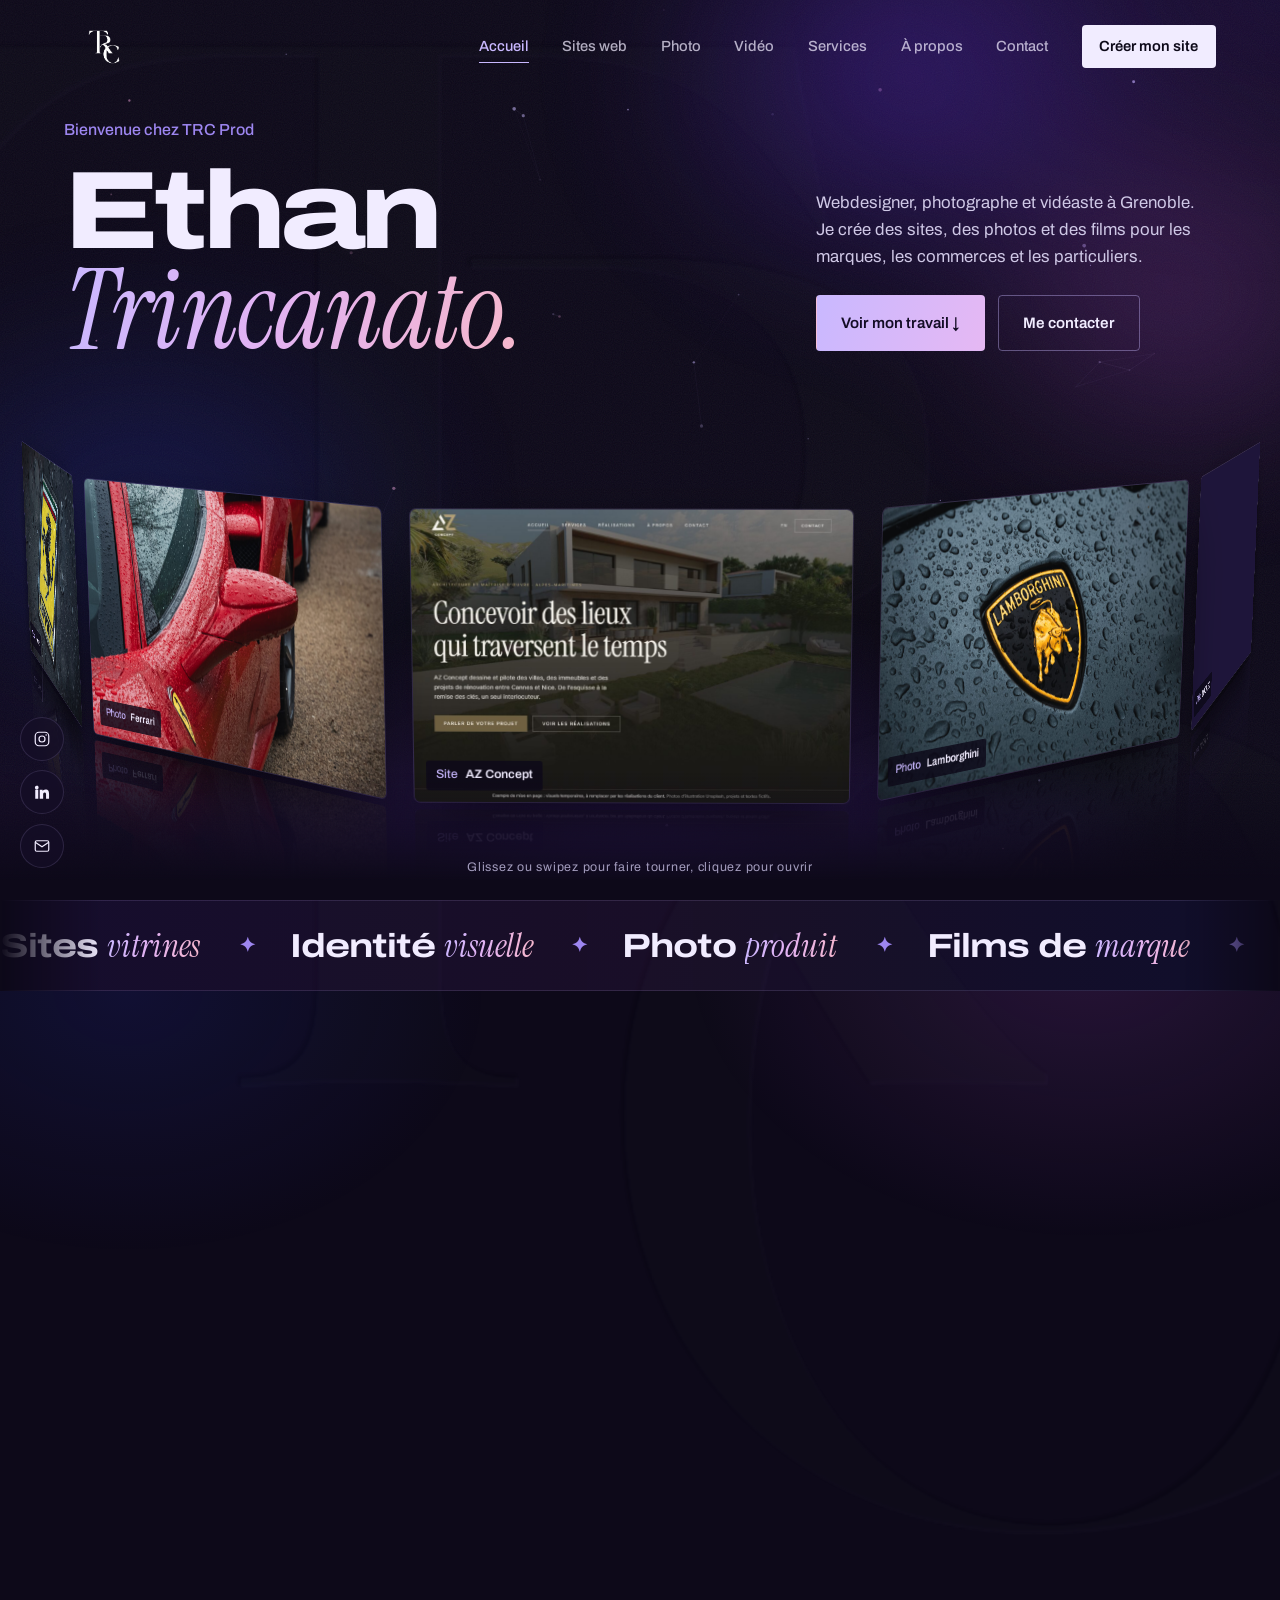
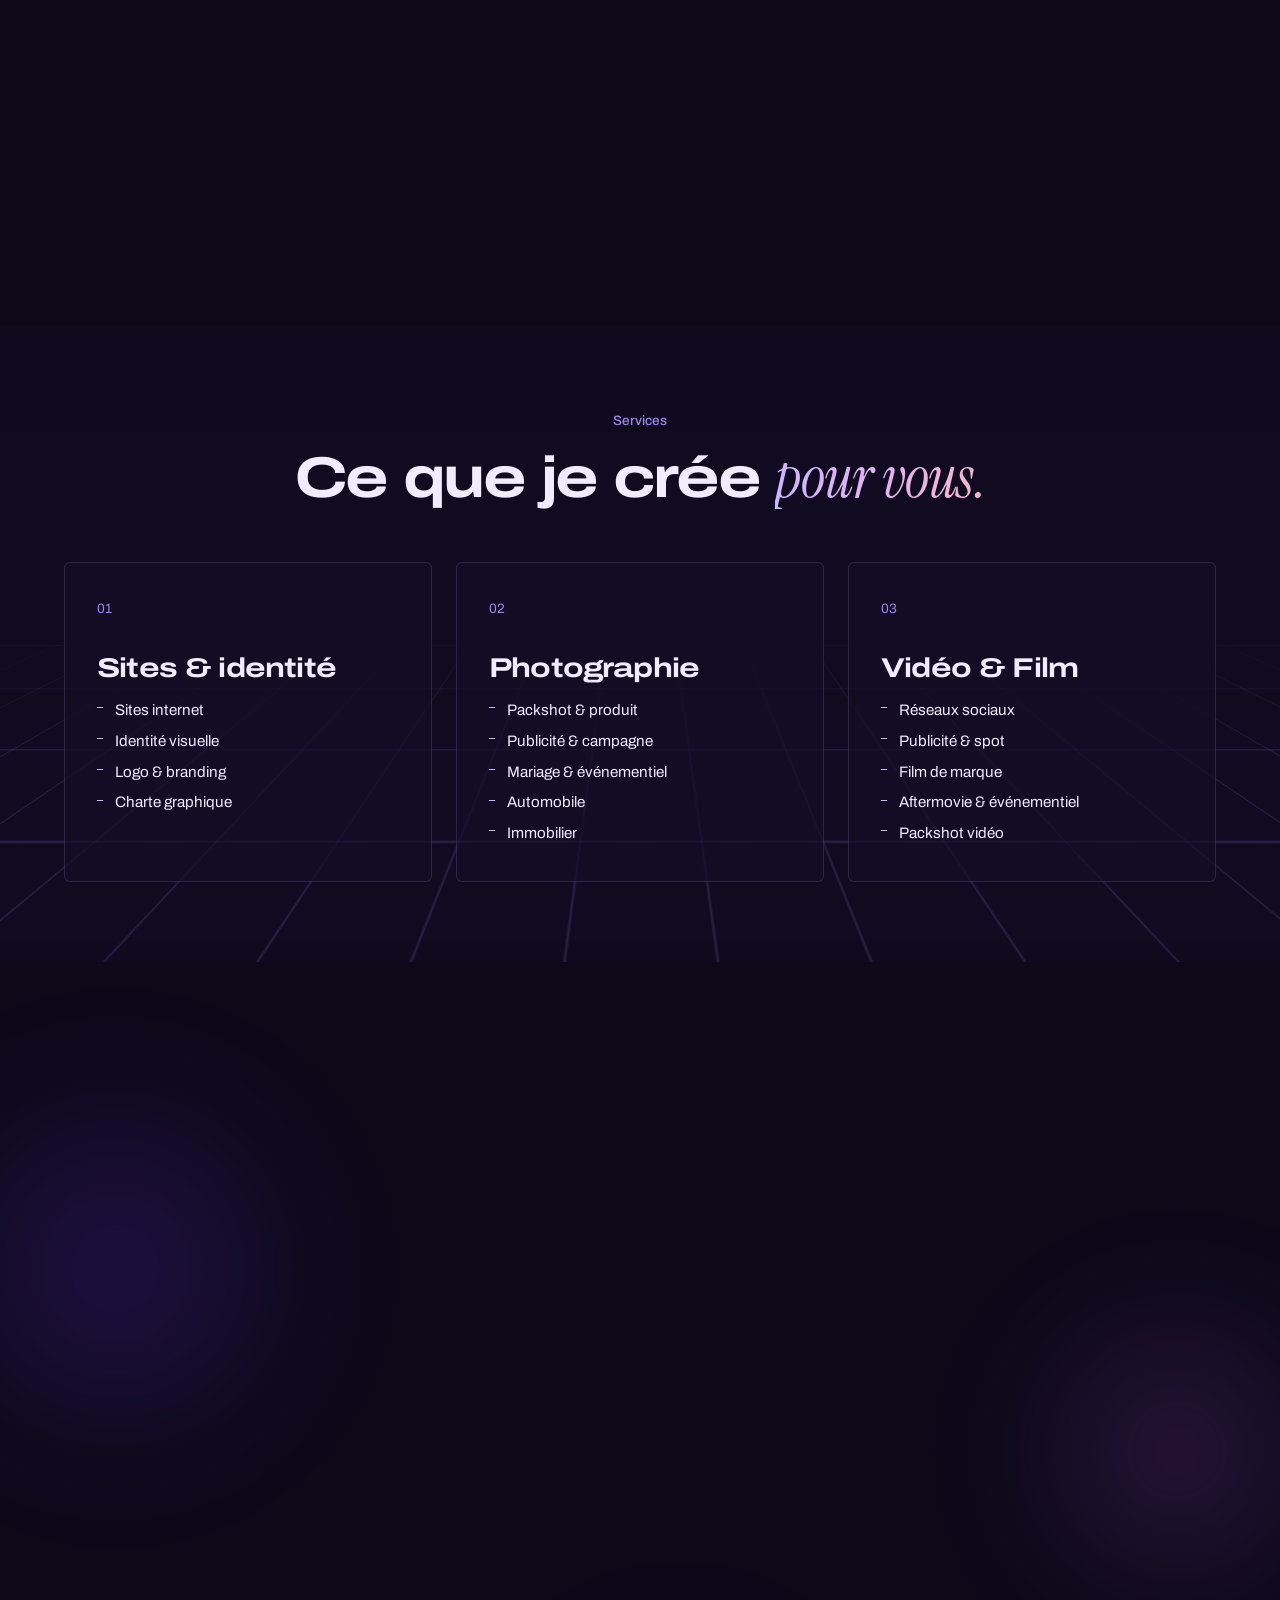
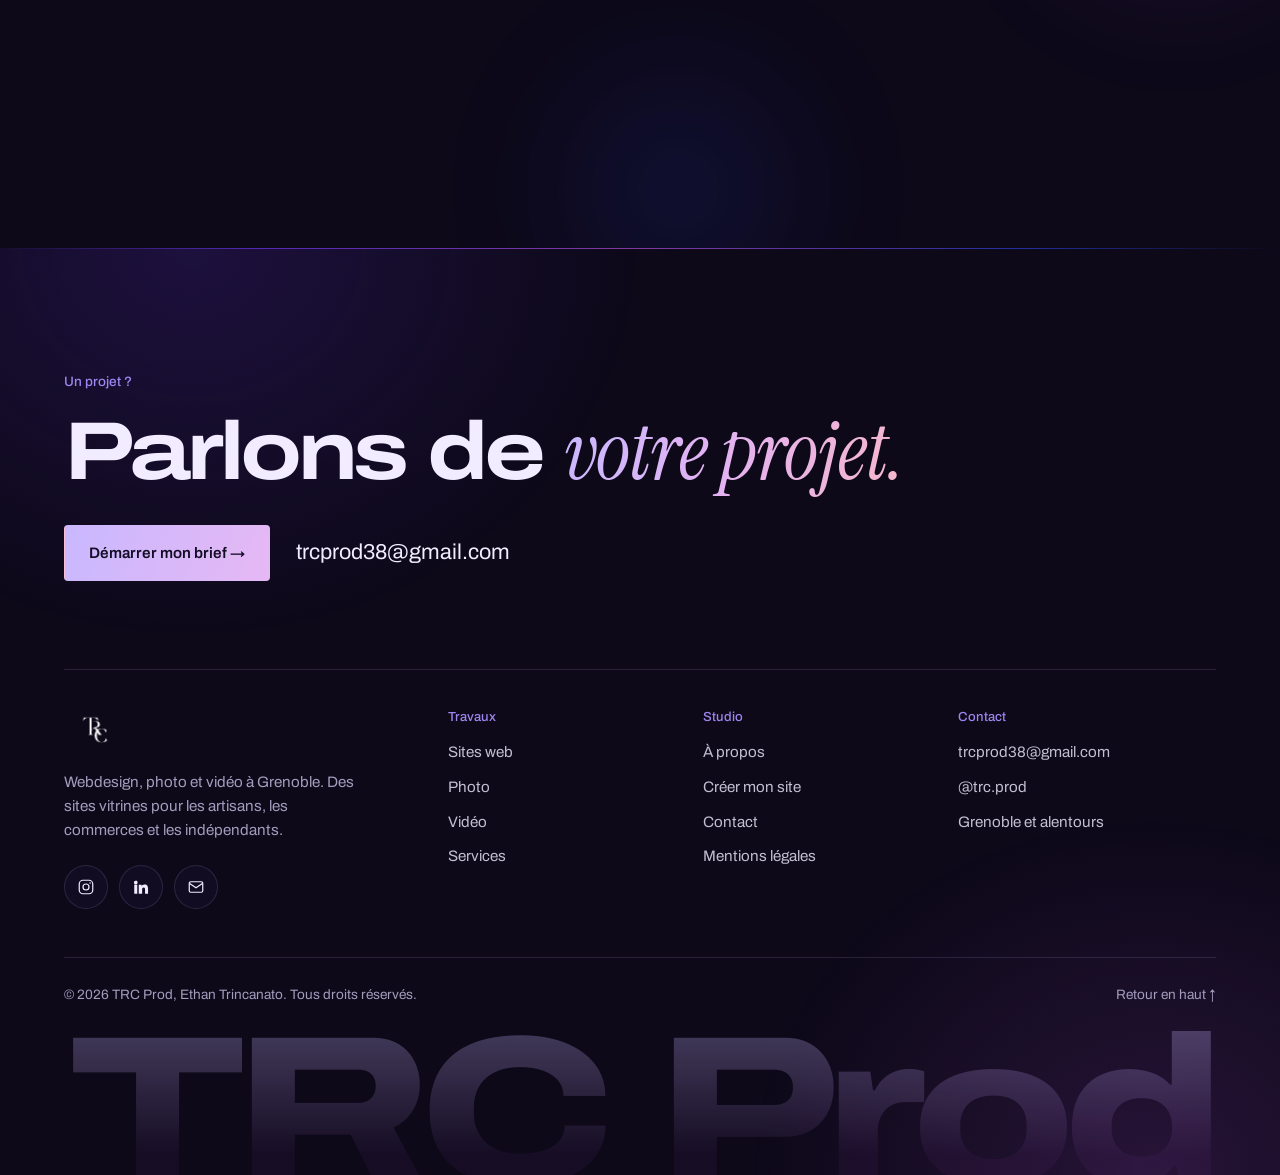
==== commit 4018101c: "Reflet sous les carrousels 3D + rendu téléphone plus propre Co-Authored-By: Claude Opus 5.5 <noreply" ====
--- a/index.html
+++ b/index.html
@@ -49,7 +49,7 @@
   <link rel="preconnect" href="https://fonts.googleapis.com">
   <link rel="preconnect" href="https://fonts.gstatic.com" crossorigin>
   <link href="https://fonts.googleapis.com/css2?family=Archivo:wdth,wght@62..125,300..900&amp;family=Instrument+Serif:ital@0;1&amp;display=swap" rel="stylesheet">
-  <link rel="stylesheet" href="css/style.css?v=59">
+  <link rel="stylesheet" href="css/style.css?v=60">
 </head>
 <body>
 
--- a/css/style.css
+++ b/css/style.css
@@ -234,13 +234,14 @@
   cursor: grab; touch-action: pan-y; user-select: none;
 }
 .ring3d.is-drag { cursor: grabbing; }
-.ring3d__ring { position: absolute; left: 50%; top: 46%; transform-style: preserve-3d; will-change: transform; }
+.ring3d__ring { position: absolute; left: 50%; top: 42%; transform-style: preserve-3d; will-change: transform; }
 .ring3d__panel {
   position: absolute; width: 440px; height: 300px; left: -220px; top: -150px;
   backface-visibility: hidden; -webkit-backface-visibility: hidden;
   border-radius: 6px; overflow: hidden; background: var(--c-bg-3);
   box-shadow: 0 0 0 1px rgba(201, 184, 255, 0.18), 0 30px 80px -20px rgba(0, 0, 0, 0.8);
-  -webkit-box-reflect: below 14px linear-gradient(transparent 55%, rgba(255, 255, 255, 0.16));
+  /* Léger reflet au sol, comme sur une surface vernie (Chrome, Opera, Edge, Safari) */
+  -webkit-box-reflect: below 8px linear-gradient(transparent 52%, rgba(255, 255, 255, 0.07) 70%, rgba(255, 255, 255, 0.26));
 }
 .ring3d__panel img { width: 100%; height: 100%; object-fit: cover; object-position: top; pointer-events: none; }
 .ring3d__panel--image img { object-position: center; }
@@ -251,7 +252,7 @@
 }
 /* Fondu du sol vers le fond de page */
 .ring3d::after {
-  content: ""; position: absolute; left: 0; right: 0; bottom: 0; height: 34%; pointer-events: none;
+  content: ""; position: absolute; left: 0; right: 0; bottom: 0; height: 22%; pointer-events: none;
   background: linear-gradient(transparent, var(--c-bg) 85%);
 }
 .hero__hint {
@@ -824,10 +825,12 @@
 .ring3d--band .ring3d__ring { top: 44%; }
 .ring3d--portrait .ring3d__panel { width: 260px; height: 350px; left: -130px; top: -175px; }
 .ring3d--video .ring3d__panel { width: 440px; height: 248px; left: -220px; top: -124px; }
+.ring3d--band::after { height: 16%; }
 .ring3d__hint { position: relative; z-index: 3; text-align: center; font-size: 0.78rem; color: var(--c-text-dim); letter-spacing: 0.06em; margin: 0.2rem 0 1rem; }
 @media (max-width: 760px) {
-  .ring3d--band { height: 330px; }
-  .ring3d--band .ring3d__ring { top: 42%; }
+  .ring3d--band { height: 360px; }
+  .ring3d--band .ring3d__ring { top: 40%; }
+  .ring3d--band:not(.ring3d--portrait):not(.ring3d--video) .ring3d__panel { width: 260px; height: 178px; left: -130px; top: -89px; }
   .ring3d--portrait .ring3d__panel { width: 170px; height: 230px; left: -85px; top: -115px; }
   .ring3d--video .ring3d__panel { width: 250px; height: 141px; left: -125px; top: -70px; }
 }
@@ -877,7 +880,7 @@
 /* Titres longs (services, à propos, contact) : un peu plus bas et plus léger */
 .page-head--services .emblem, .page-head--about .emblem, .page-head--contact .emblem { opacity: 0.6; top: clamp(9rem, 15vw, 12rem); }
 @media (max-width: 760px) {
-  .emblem { width: 160px; right: -1rem; top: 5.5rem; opacity: 0.55; }
+  .emblem { width: 150px; right: -1.6rem; top: 5.5rem; opacity: 0.32; }
 }
 
 /* Moins de vide : la vitrine 3D remonte sous le titre */
@@ -940,3 +943,19 @@
 /* Liseré de lumière décalé, creux sombre par-dessus : gravé, à peine perceptible */
 .fond-logo__lumiere { translate: 3px 3px; background: rgba(201, 184, 255, 0.022); }
 .fond-logo__creux { background: rgba(4, 2, 10, 0.17); }
+
+/* ---------- Téléphone : confort tactile ---------- */
+html { -webkit-text-size-adjust: 100%; text-size-adjust: 100%; -webkit-tap-highlight-color: transparent; }
+@media (hover: none) { .si-souris { display: none; } }
+@media (max-width: 900px) {
+  /* 16px minimum : sinon l'iPhone zoome dans la page dès qu'on touche un champ */
+  .field input, .field textarea, .field select { font-size: 16px; }
+  /* La barre d'action fixe ne doit pas masquer le bas du pied de page */
+  .footer { padding-bottom: calc(5.5rem + env(safe-area-inset-bottom)); }
+}
+@media (max-width: 560px) {
+  .page-head { padding-top: 6.8rem; }
+  .lead { font-size: 1.02rem; }
+  .filters { gap: 0.45rem; margin-bottom: 2rem; }
+  .filter { padding: 0.5rem 0.95rem; }
+}
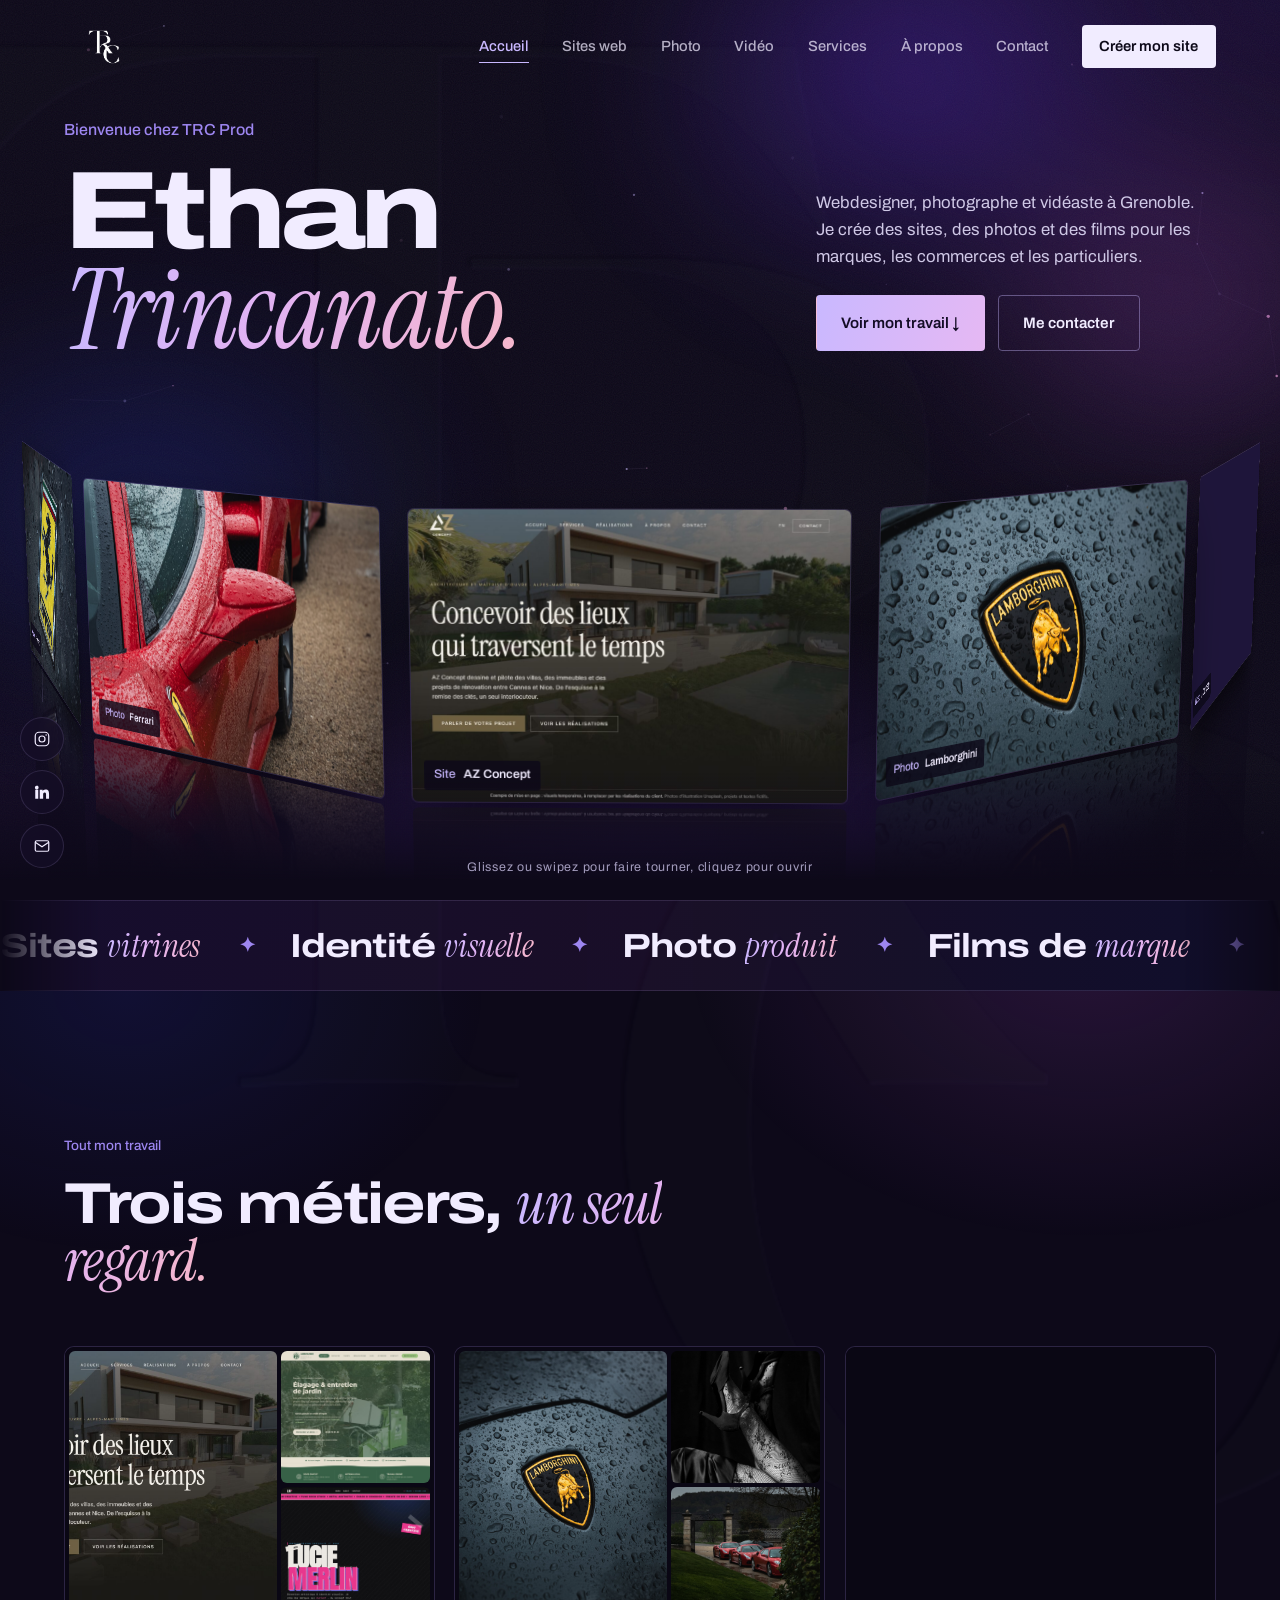
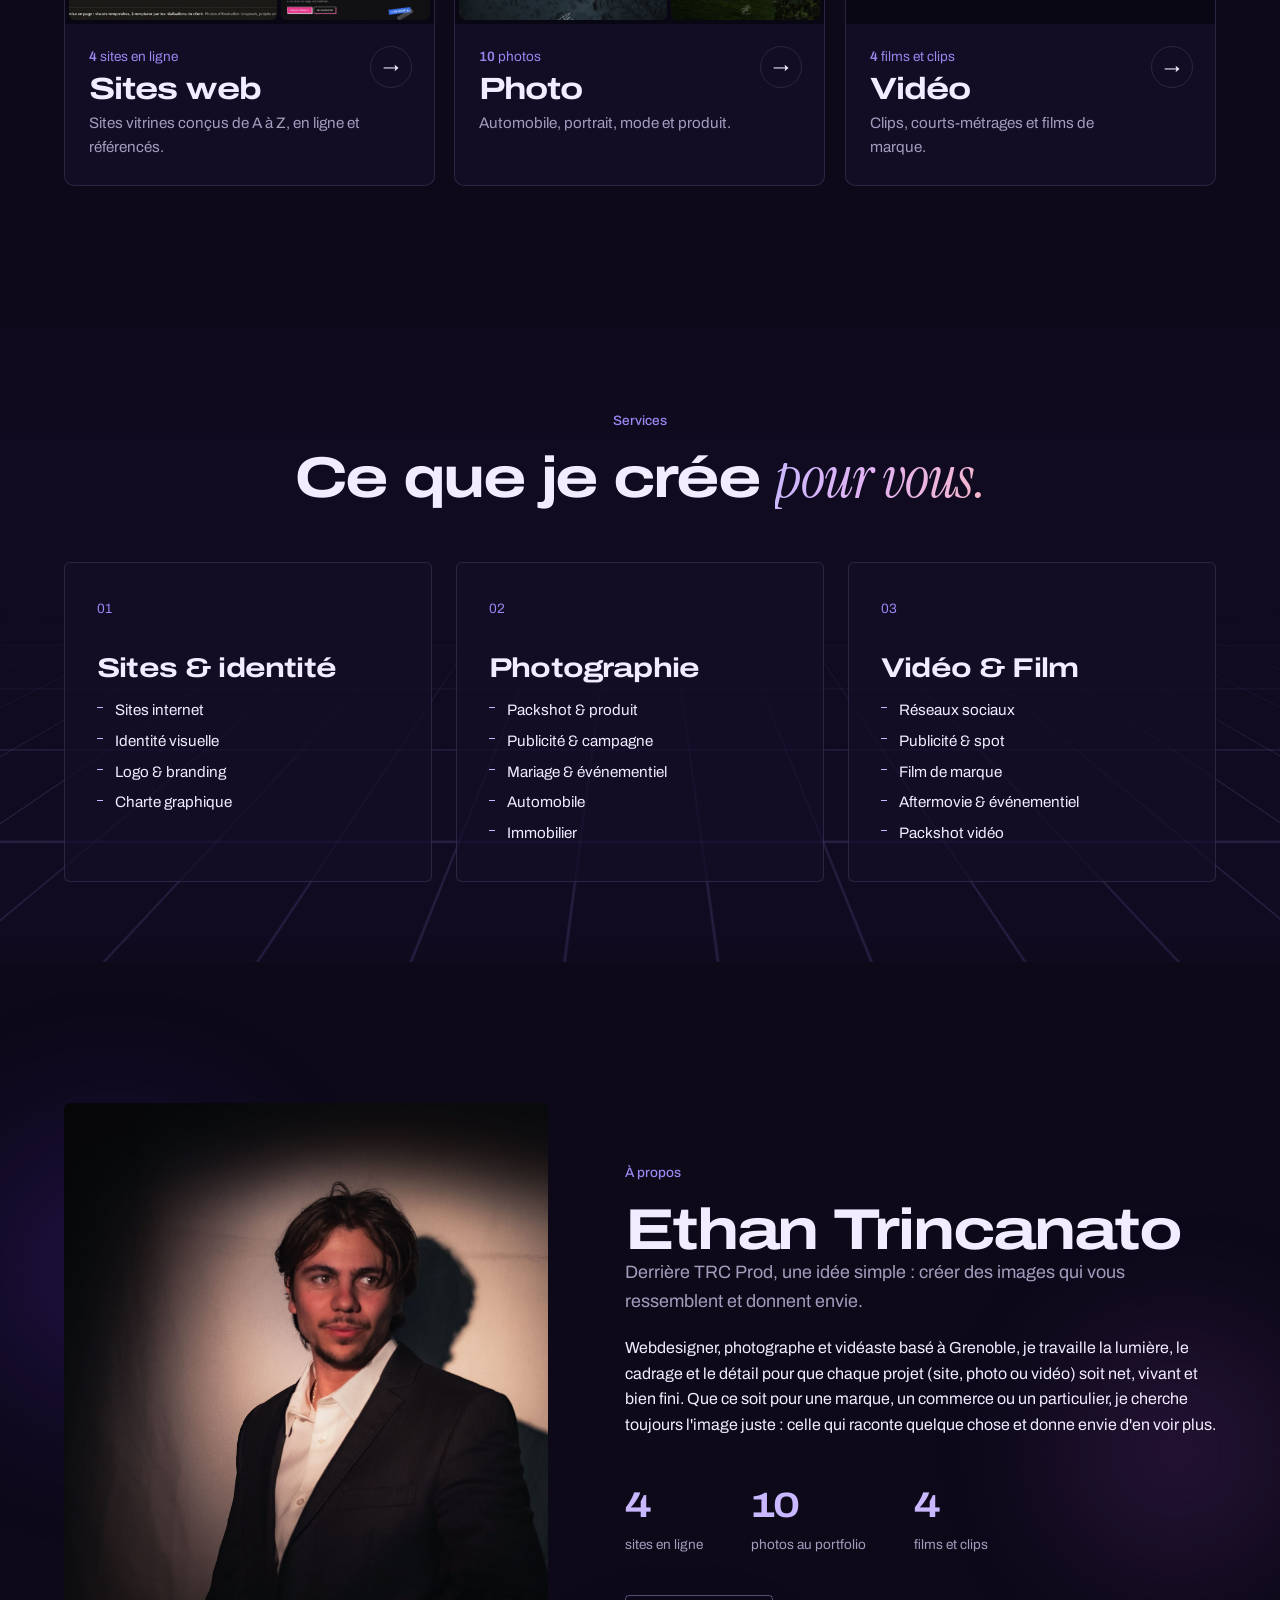
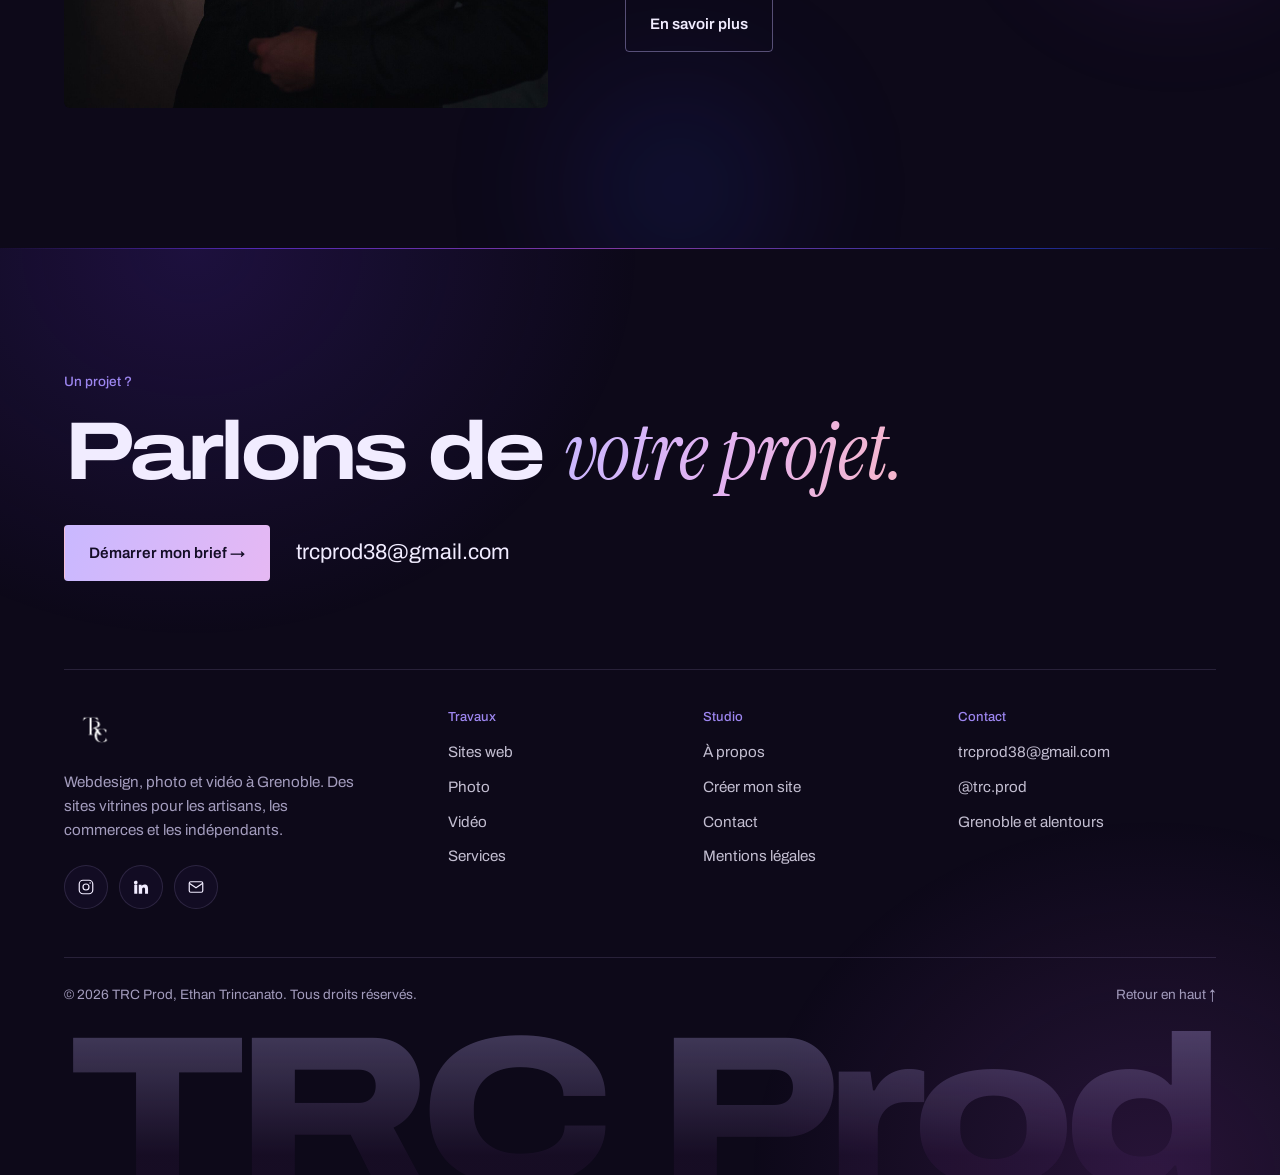
==== commit 4232d16d: "Reflet des carrousels dessiné (image retournée) : visible aussi sur l'accueil et Firefox Co-Authored" ====
--- a/index.html
+++ b/index.html
@@ -49,7 +49,7 @@
   <link rel="preconnect" href="https://fonts.googleapis.com">
   <link rel="preconnect" href="https://fonts.gstatic.com" crossorigin>
   <link href="https://fonts.googleapis.com/css2?family=Archivo:wdth,wght@62..125,300..900&amp;family=Instrument+Serif:ital@0;1&amp;display=swap" rel="stylesheet">
-  <link rel="stylesheet" href="css/style.css?v=60">
+  <link rel="stylesheet" href="css/style.css?v=62">
 </head>
 <body>
 
@@ -249,6 +249,6 @@
     <div class="footer__word" aria-hidden="true">TRC Prod</div>
   </footer>
 
-  <script src="js/main.js?v=52"></script>
+  <script src="js/main.js?v=53"></script>
 </body>
 </html>
--- a/css/style.css
+++ b/css/style.css
@@ -238,12 +238,23 @@
 .ring3d__panel {
   position: absolute; width: 440px; height: 300px; left: -220px; top: -150px;
   backface-visibility: hidden; -webkit-backface-visibility: hidden;
-  border-radius: 6px; overflow: hidden; background: var(--c-bg-3);
+  border-radius: 6px; background: var(--c-bg-3);
   box-shadow: 0 0 0 1px rgba(201, 184, 255, 0.18), 0 30px 80px -20px rgba(0, 0, 0, 0.8);
-  /* Léger reflet au sol, comme sur une surface vernie (Chrome, Opera, Edge, Safari) */
-  -webkit-box-reflect: below 8px linear-gradient(transparent 52%, rgba(255, 255, 255, 0.07) 70%, rgba(255, 255, 255, 0.26));
-}
-.ring3d__panel img { width: 100%; height: 100%; object-fit: cover; object-position: top; pointer-events: none; }
+}
+.ring3d__panel img { width: 100%; height: 100%; object-fit: cover; object-position: top; pointer-events: none; border-radius: inherit; }
+/* Léger reflet au sol : la même image retournée sous le panneau, qui s'efface vite
+   (--src posée par le JS). Marche dans tous les navigateurs, sans -webkit-box-reflect. */
+.ring3d__panel::after {
+  content: ""; position: absolute; left: 0; right: 0; top: calc(100% + 6px); height: 100%;
+  border-radius: inherit; pointer-events: none; transform: scaleY(-1); transform-origin: 50% 50%;
+  opacity: 0.5;
+  /* Pas de mask-image : dans une scène 3D, Chrome/Opera ne l'affichent pas toujours.
+     Le fondu vient d'un dégradé vers la couleur du fond, posé par-dessus l'image. */
+  background:
+    linear-gradient(to top, rgba(13, 9, 25, 0.1), rgba(13, 9, 25, 0.6) 18%, rgba(13, 9, 25, 0.92) 36%, var(--c-bg) 52%),
+    var(--src) center top / cover no-repeat;
+}
+.ring3d__panel--image::after { background-position: 0 0, center; }
 .ring3d__panel--image img { object-position: center; }
 .ring3d__panel span i { font-style: normal; color: var(--c-accent); margin-right: 0.45rem; font-weight: 500; }
 .ring3d__panel span {
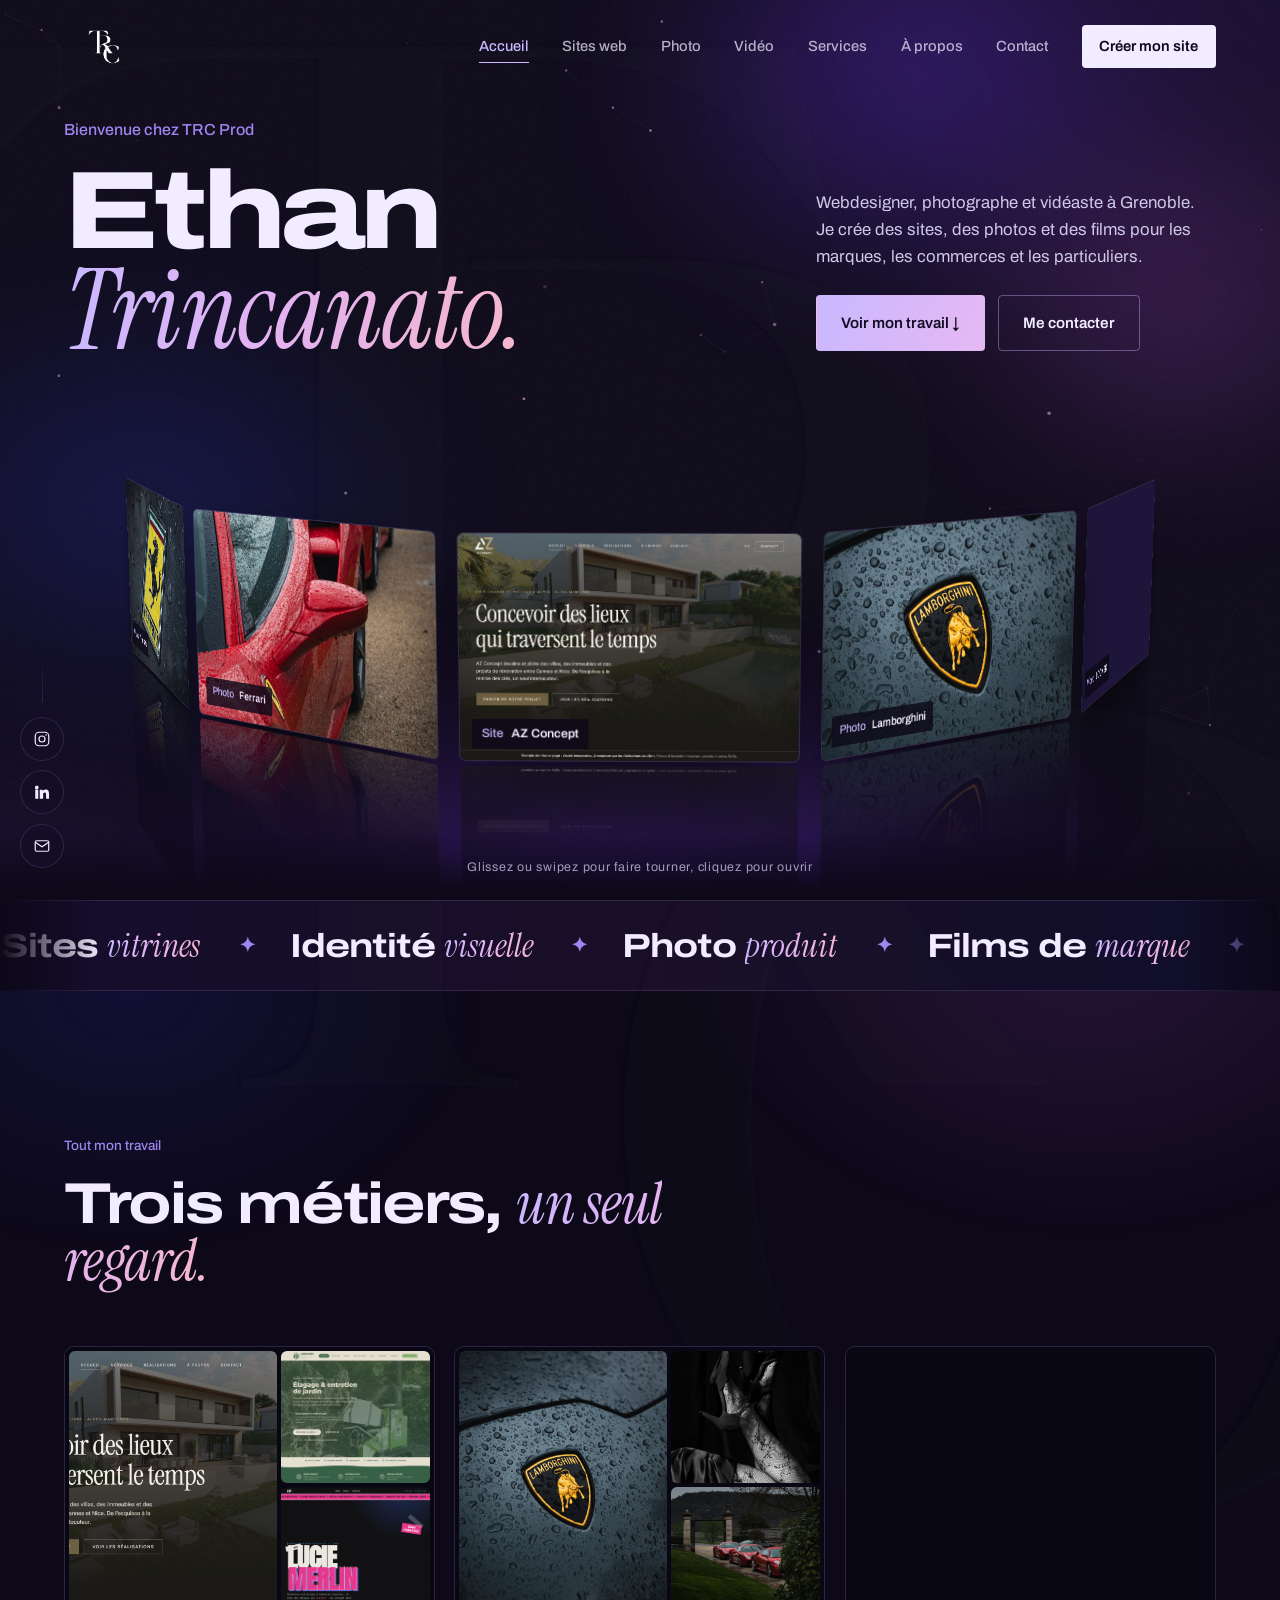
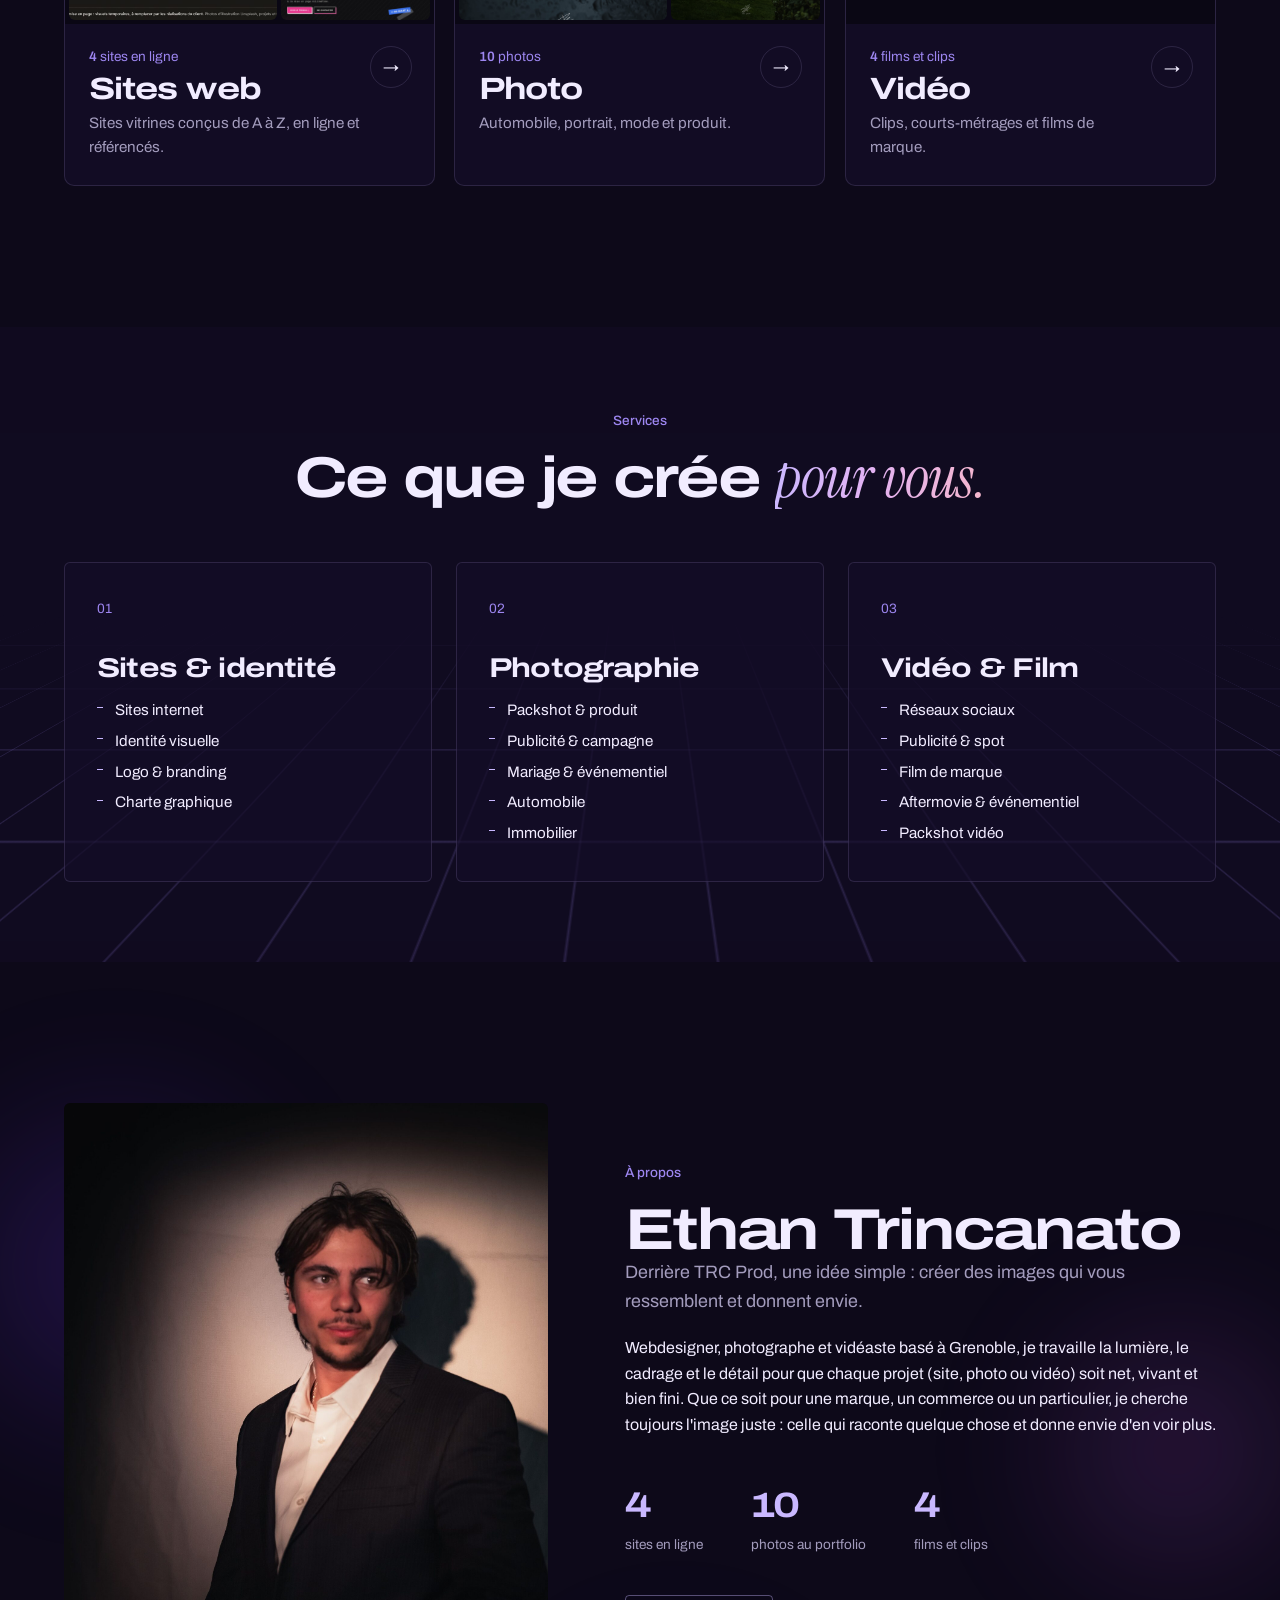
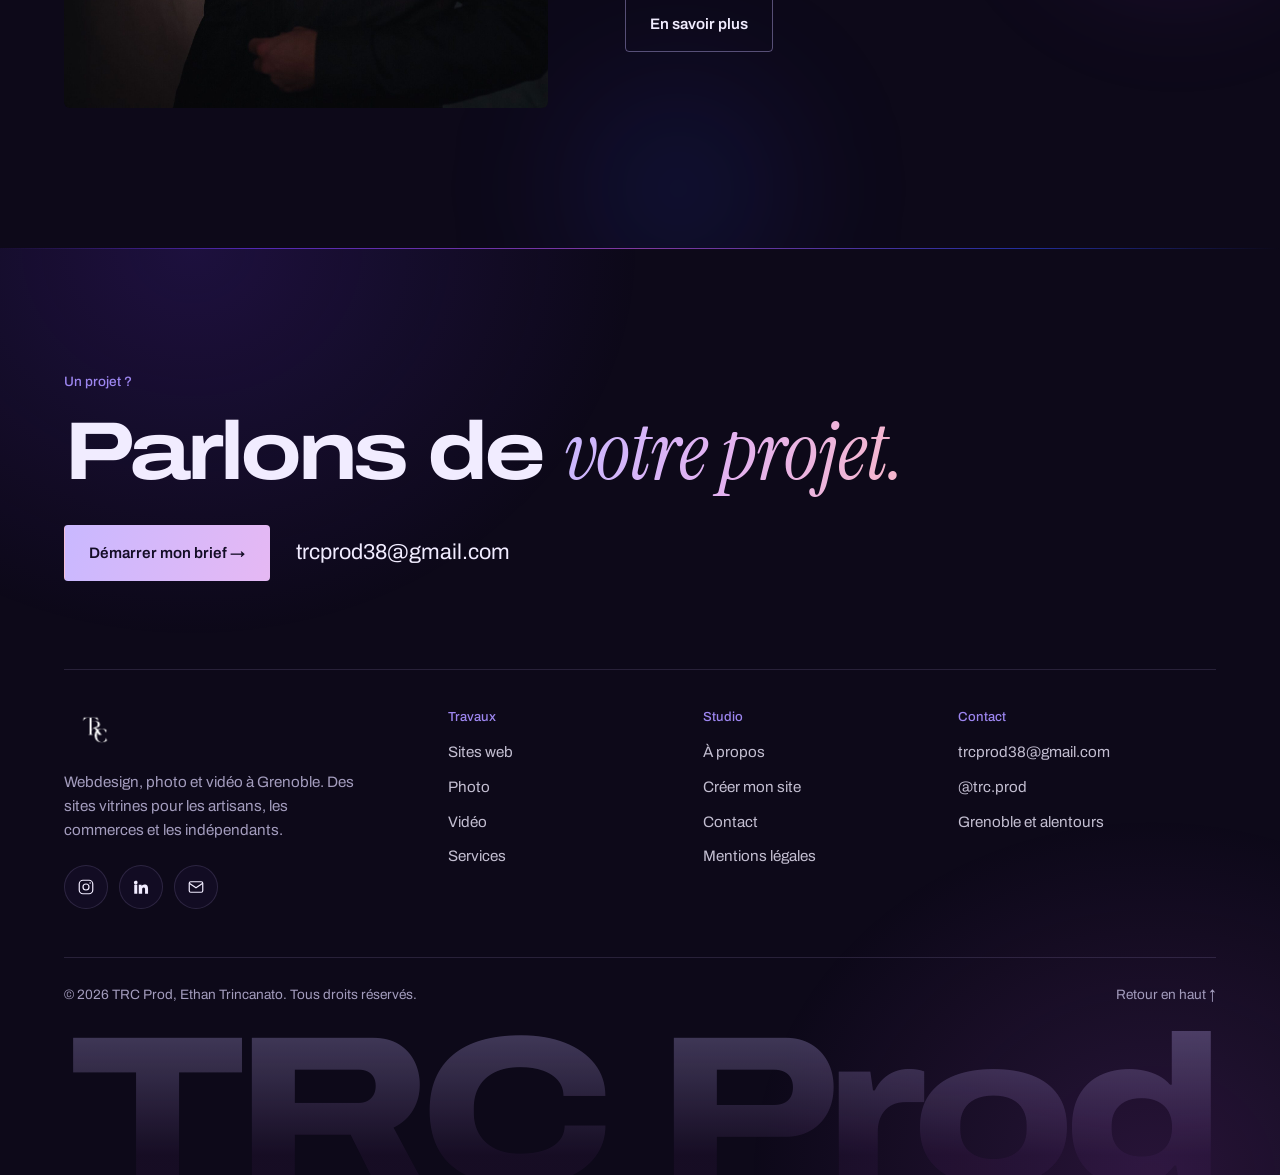
==== commit d0e43b73: "Accueil : anneau calé sous le nom sur tous les écrans, reflet visible, inclinaison limitée vers le b" ====
--- a/index.html
+++ b/index.html
@@ -49,7 +49,7 @@
   <link rel="preconnect" href="https://fonts.googleapis.com">
   <link rel="preconnect" href="https://fonts.gstatic.com" crossorigin>
   <link href="https://fonts.googleapis.com/css2?family=Archivo:wdth,wght@62..125,300..900&amp;family=Instrument+Serif:ital@0;1&amp;display=swap" rel="stylesheet">
-  <link rel="stylesheet" href="css/style.css?v=62">
+  <link rel="stylesheet" href="css/style.css?v=63">
 </head>
 <body>
 
@@ -249,6 +249,6 @@
     <div class="footer__word" aria-hidden="true">TRC Prod</div>
   </footer>
 
-  <script src="js/main.js?v=53"></script>
+  <script src="js/main.js?v=54"></script>
 </body>
 </html>
--- a/css/style.css
+++ b/css/style.css
@@ -970,3 +970,19 @@
   .filters { gap: 0.45rem; margin-bottom: 2rem; }
   .filter { padding: 0.5rem 0.95rem; }
 }
+
+/* ---------- Accueil : l'anneau se cale toujours sous le nom ----------
+   Le hero s'empile en colonne (texte puis anneau) au lieu de poser l'anneau
+   en bas en pourcentage : sur un écran peu haut, il ne remonte plus sur le titre
+   et garde la place du reflet. Les panneaux rapetissent avec la hauteur d'écran. */
+.hero {
+  display: flex; flex-direction: column;
+  --pw: clamp(220px, min(30vw, 38vh), 440px); --ph: calc(var(--pw) * 0.68);
+}
+.hero .ring3d {
+  position: relative; left: auto; right: auto; bottom: auto; height: auto;
+  flex: 1 0 auto; min-height: calc(var(--ph) * 1.6 + 2.5rem);
+}
+.hero .ring3d__ring { top: max(calc(var(--ph) / 2 + 2.5rem), 40%); }
+.hero .ring3d__panel { width: var(--pw); height: var(--ph); left: calc(var(--pw) / -2); top: calc(var(--ph) / -2); }
+.hero .ring3d::after { height: 12%; }
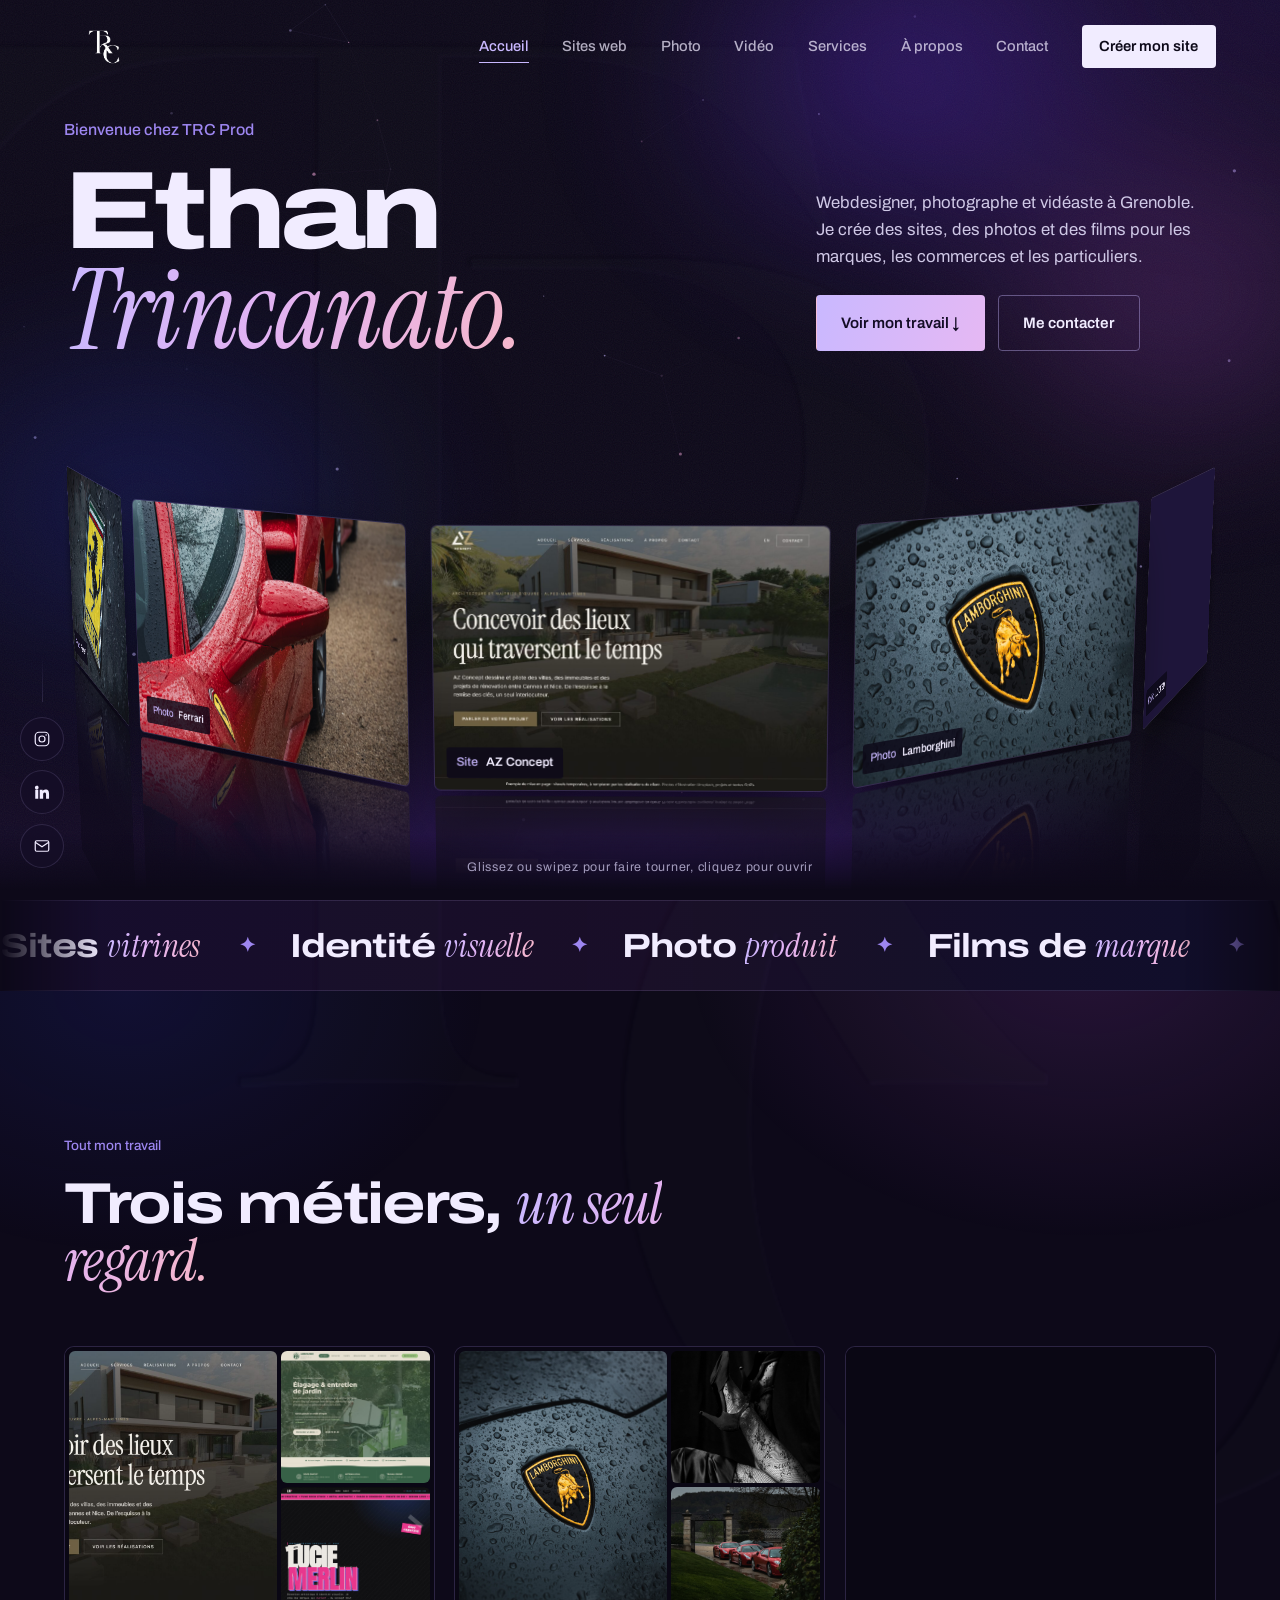
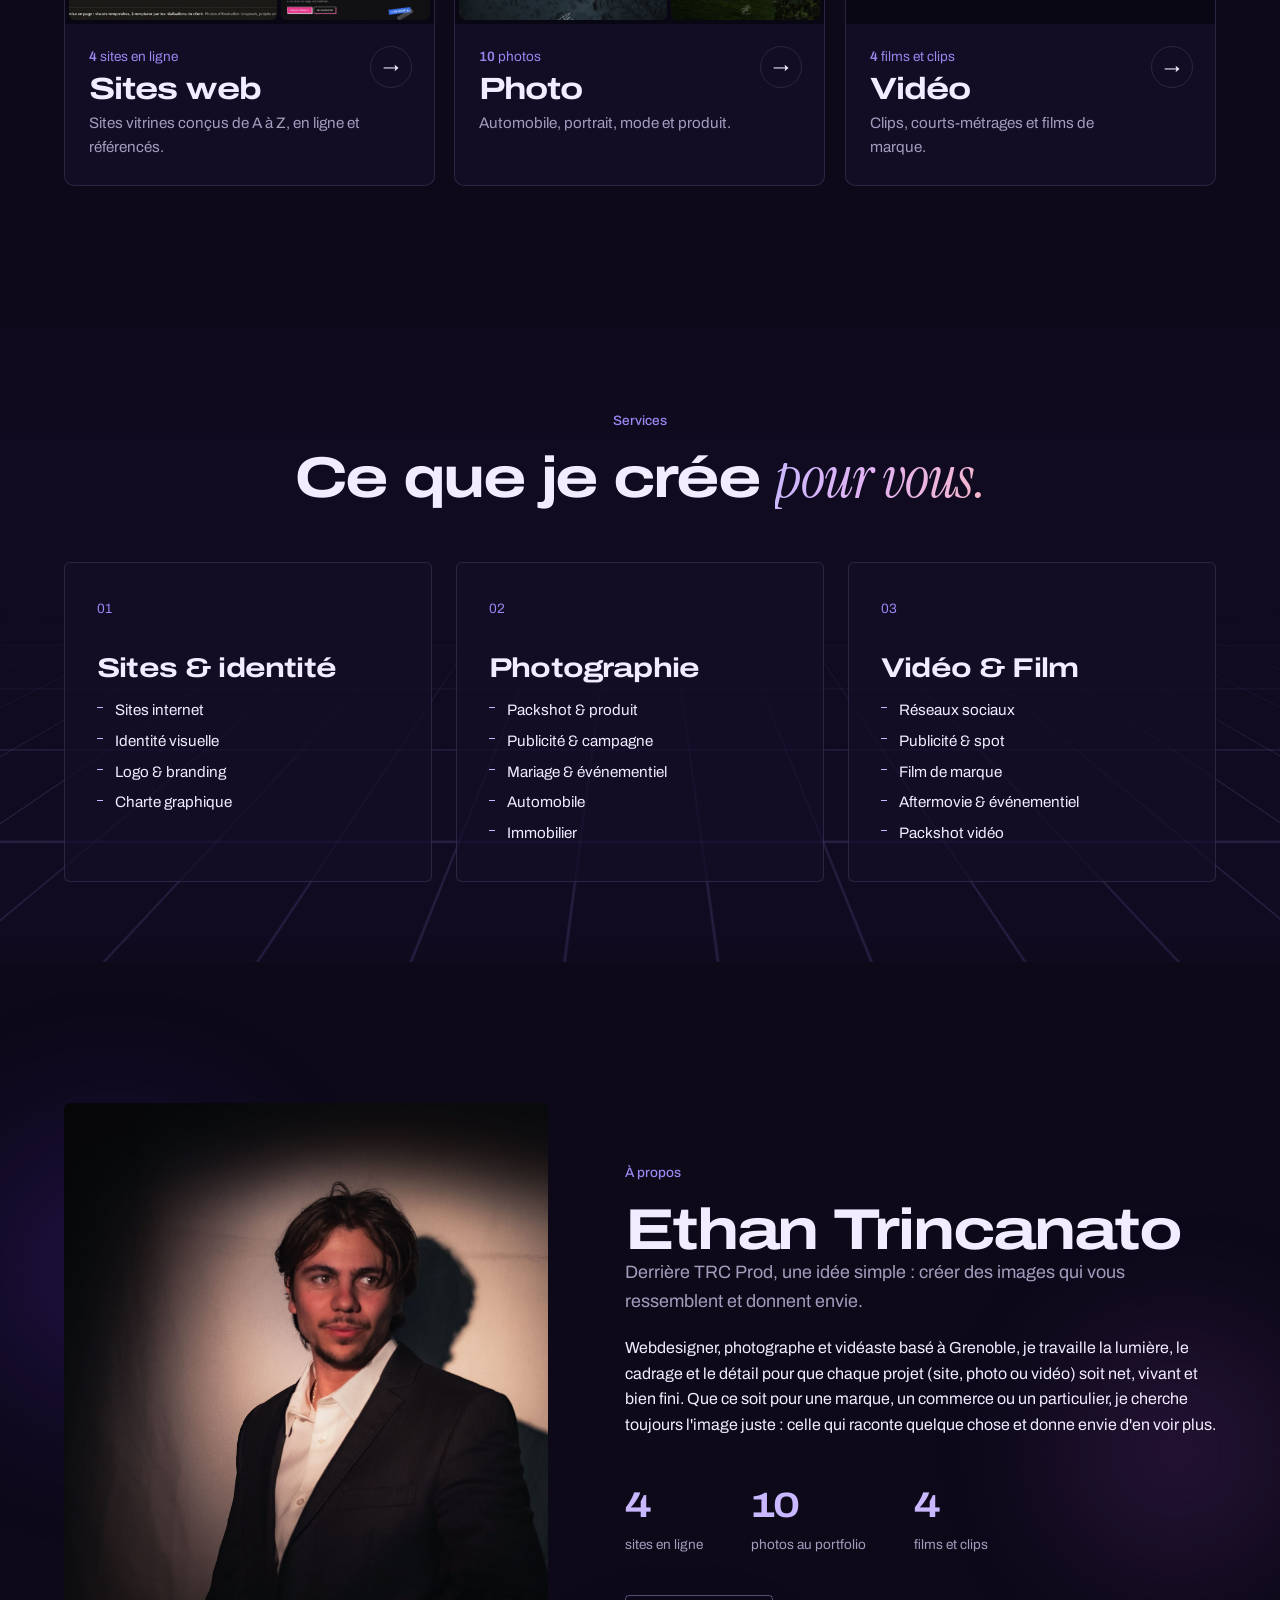
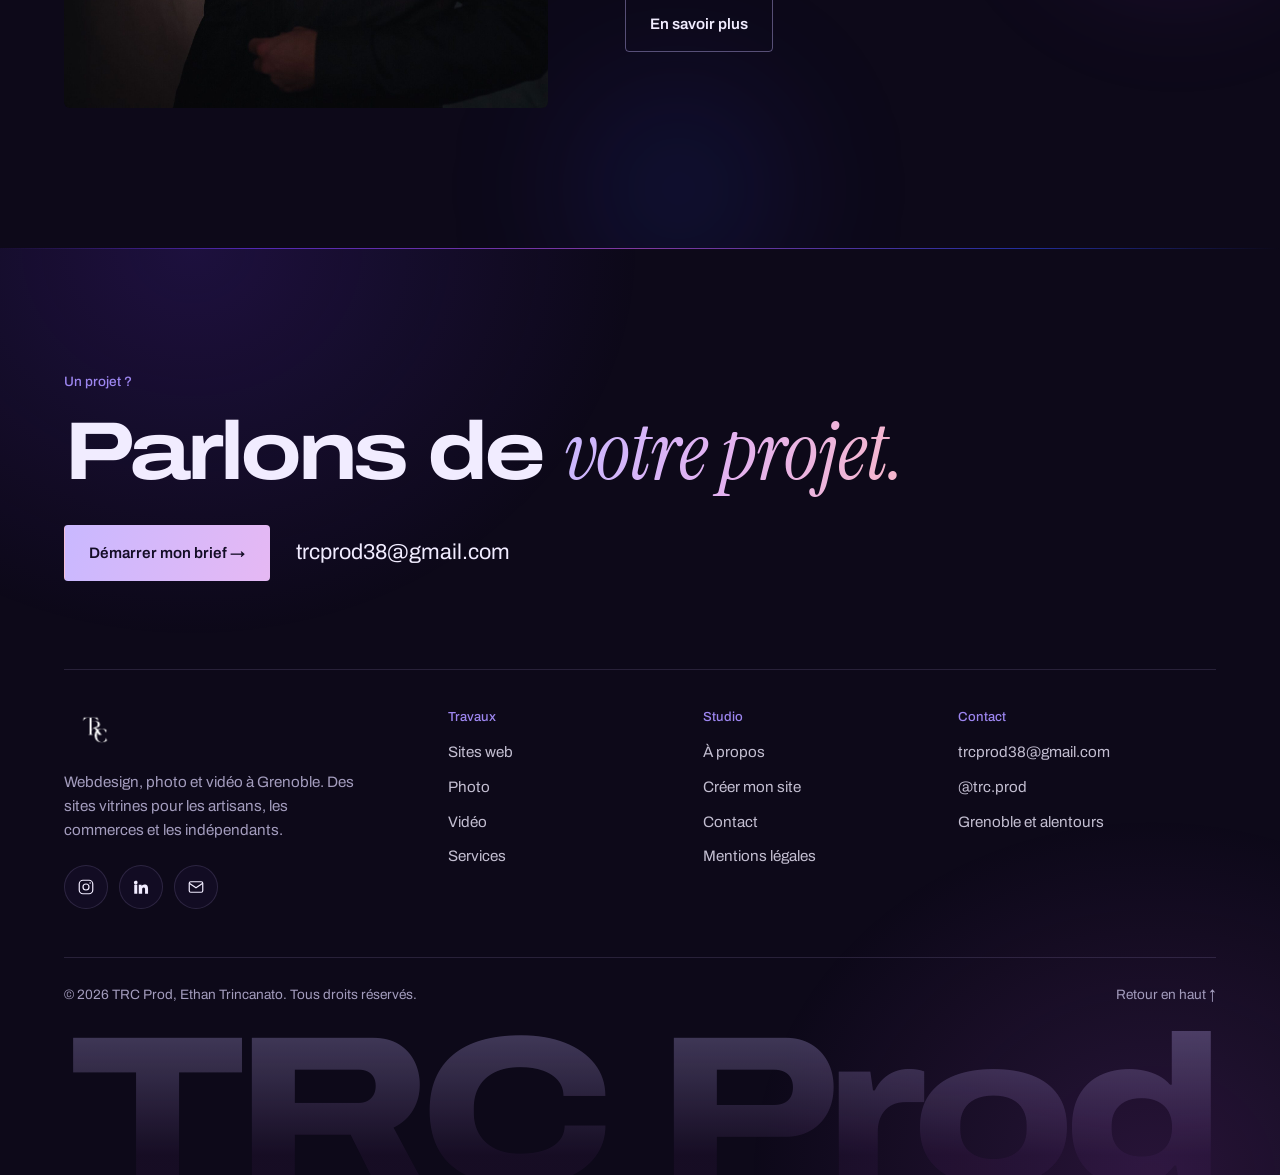
==== commit d41cf115: "Accueil : cartes de l'anneau un peu plus grandes Co-Authored-By: Claude Opus 5.5 <noreply@anthropic." ====
--- a/index.html
+++ b/index.html
@@ -49,7 +49,7 @@
   <link rel="preconnect" href="https://fonts.googleapis.com">
   <link rel="preconnect" href="https://fonts.gstatic.com" crossorigin>
   <link href="https://fonts.googleapis.com/css2?family=Archivo:wdth,wght@62..125,300..900&amp;family=Instrument+Serif:ital@0;1&amp;display=swap" rel="stylesheet">
-  <link rel="stylesheet" href="css/style.css?v=63">
+  <link rel="stylesheet" href="css/style.css?v=64">
 </head>
 <body>
 
--- a/css/style.css
+++ b/css/style.css
@@ -977,7 +977,7 @@
    et garde la place du reflet. Les panneaux rapetissent avec la hauteur d'écran. */
 .hero {
   display: flex; flex-direction: column;
-  --pw: clamp(220px, min(30vw, 38vh), 440px); --ph: calc(var(--pw) * 0.68);
+  --pw: clamp(250px, min(35vw, 44vh), 500px); --ph: calc(var(--pw) * 0.68);
 }
 .hero .ring3d {
   position: relative; left: auto; right: auto; bottom: auto; height: auto;
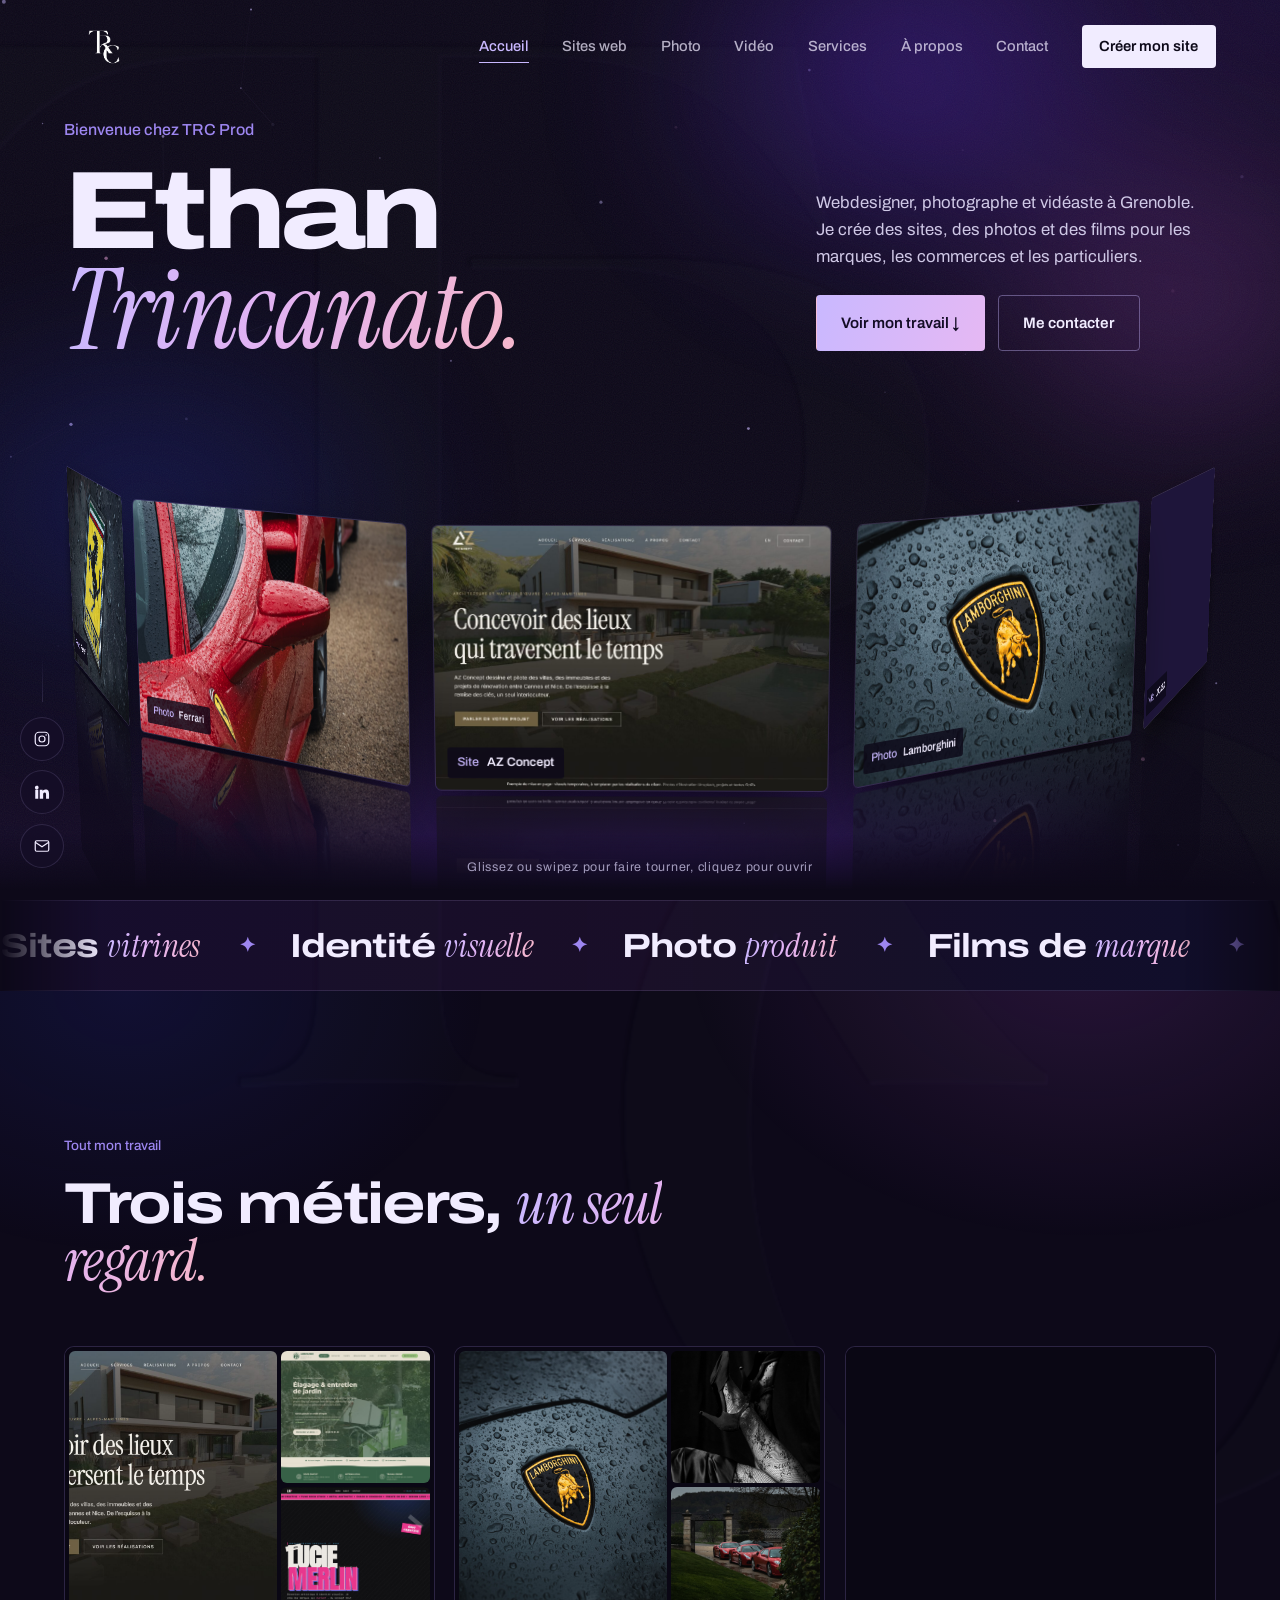
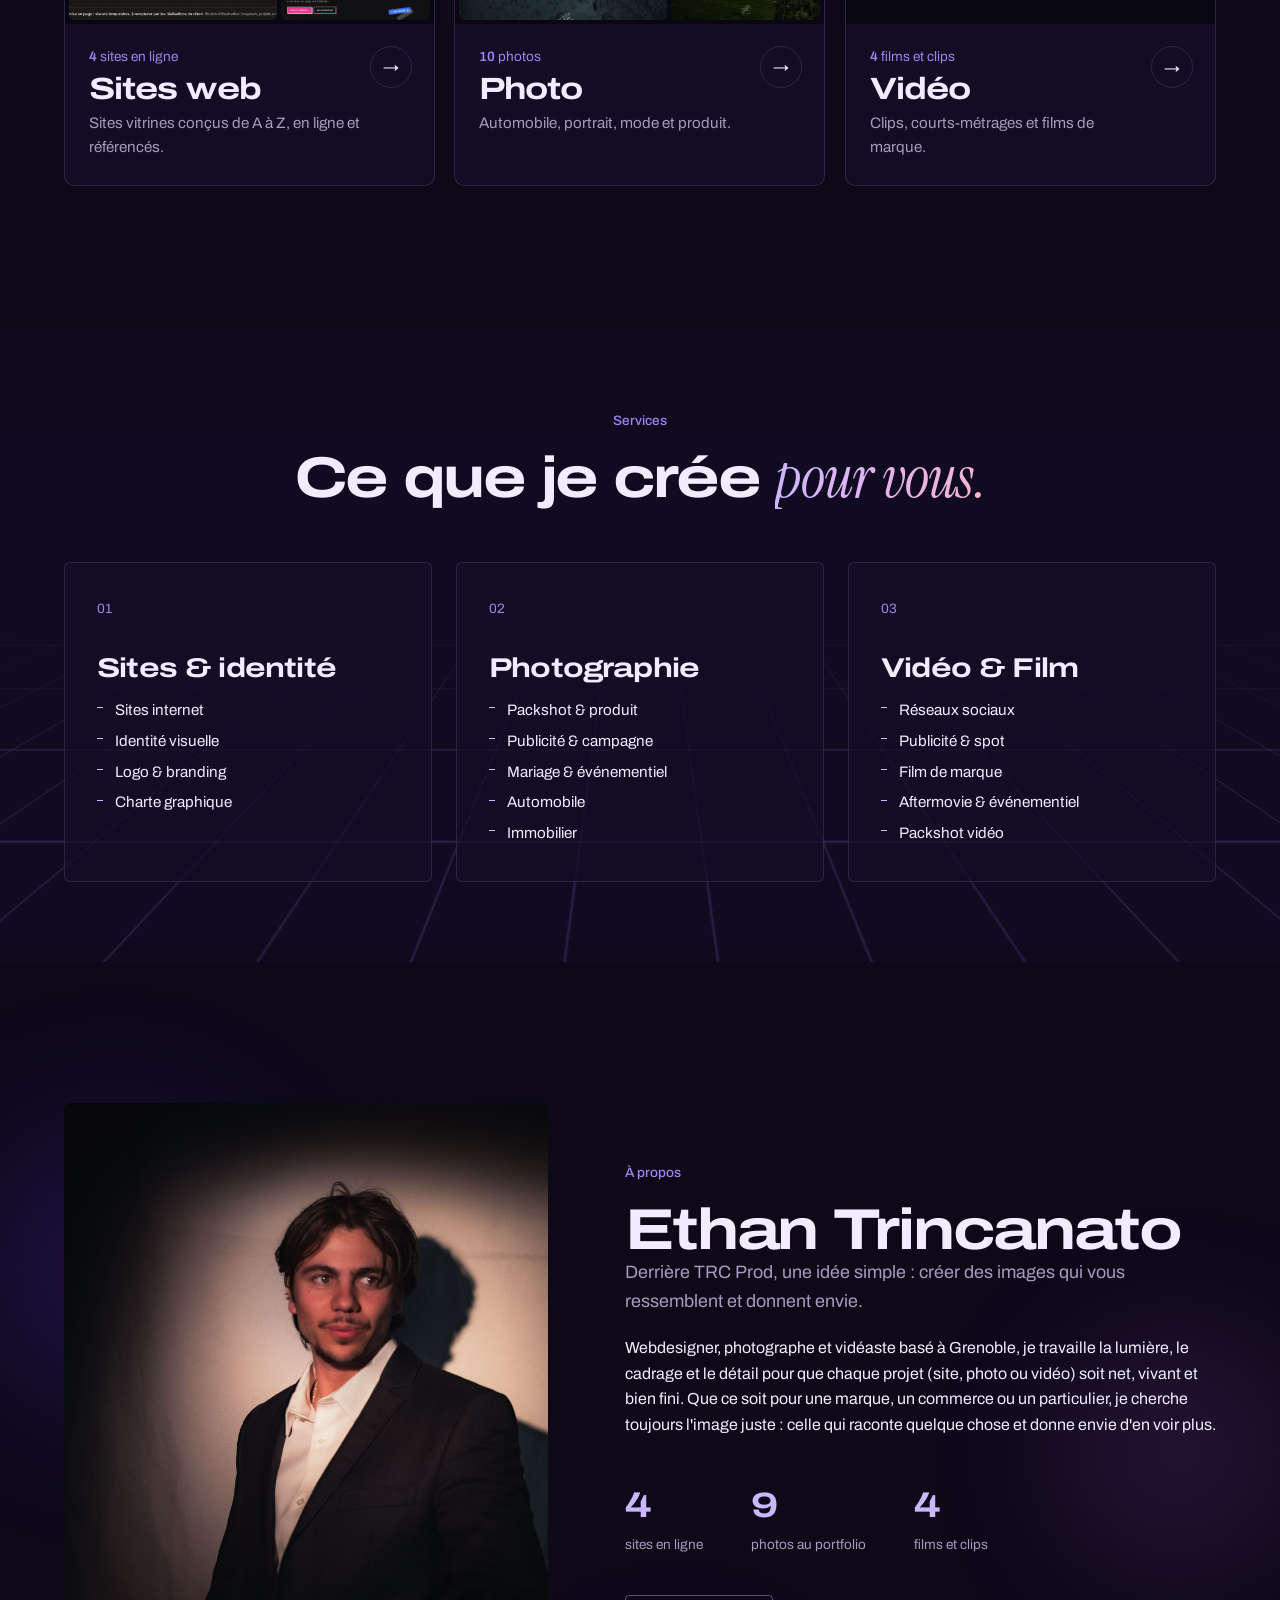
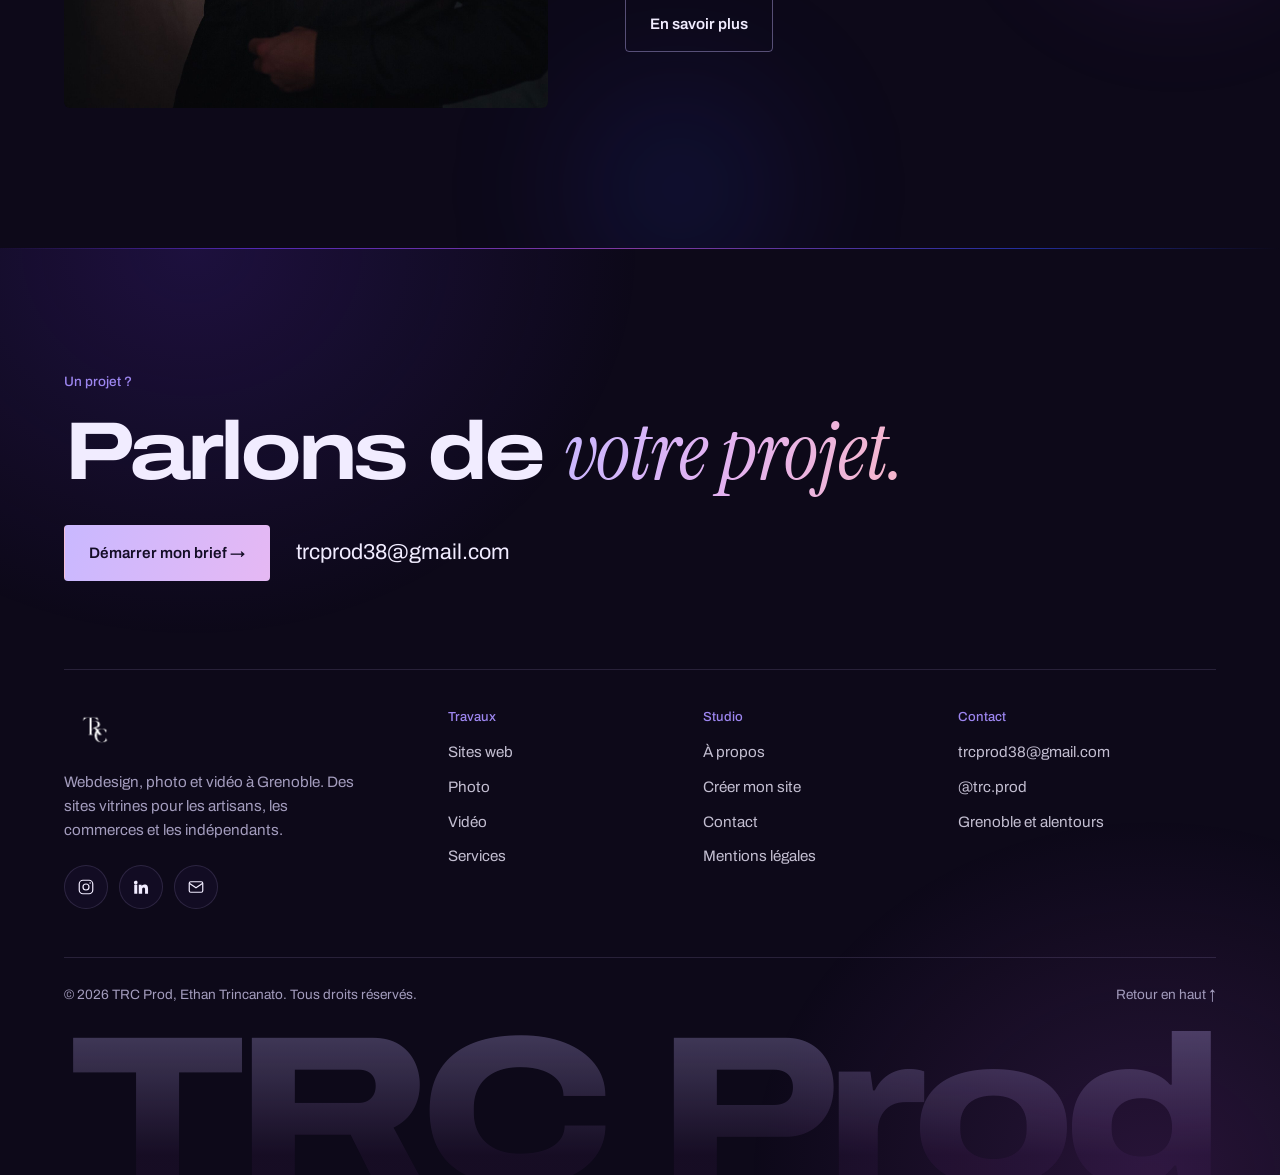
==== commit 6a614c18: "Bandeau défilant : ne s'arrête plus au survol Co-Authored-By: Claude Opus 5.5 <noreply@anthropic.com" ====
--- a/index.html
+++ b/index.html
@@ -49,7 +49,7 @@
   <link rel="preconnect" href="https://fonts.googleapis.com">
   <link rel="preconnect" href="https://fonts.gstatic.com" crossorigin>
   <link href="https://fonts.googleapis.com/css2?family=Archivo:wdth,wght@62..125,300..900&amp;family=Instrument+Serif:ital@0;1&amp;display=swap" rel="stylesheet">
-  <link rel="stylesheet" href="css/style.css?v=64">
+  <link rel="stylesheet" href="css/style.css?v=65">
 </head>
 <body>
 
--- a/css/style.css
+++ b/css/style.css
@@ -743,7 +743,6 @@
           mask-image: linear-gradient(90deg, transparent, #000 8%, #000 92%, transparent);
 }
 .marquee__track { display: flex; width: max-content; animation: defile 38s linear infinite; }
-.marquee:hover .marquee__track { animation-play-state: paused; }
 .marquee__track span {
   display: inline-flex; align-items: center; gap: 2.2rem; padding-right: 2.2rem; white-space: nowrap;
   font-family: var(--font-display); font-stretch: 125%; font-weight: 700; letter-spacing: -0.03em;
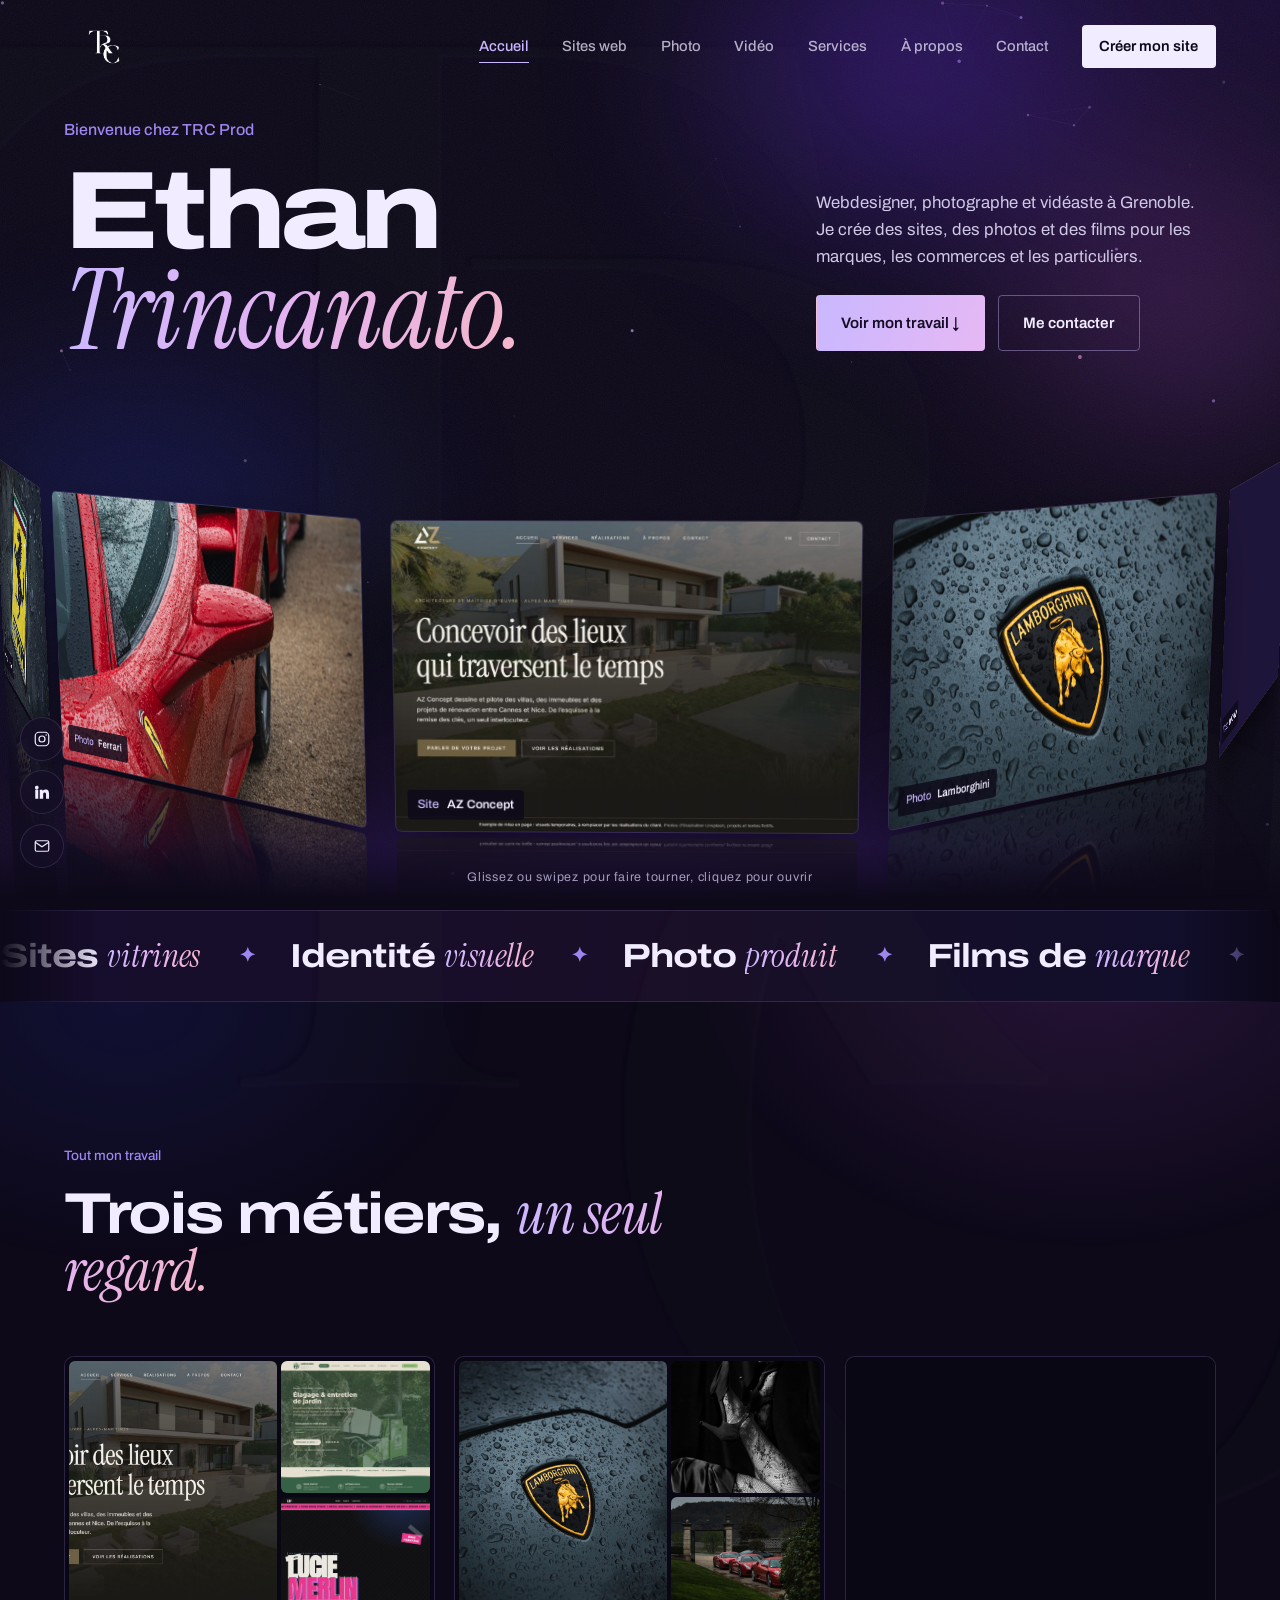
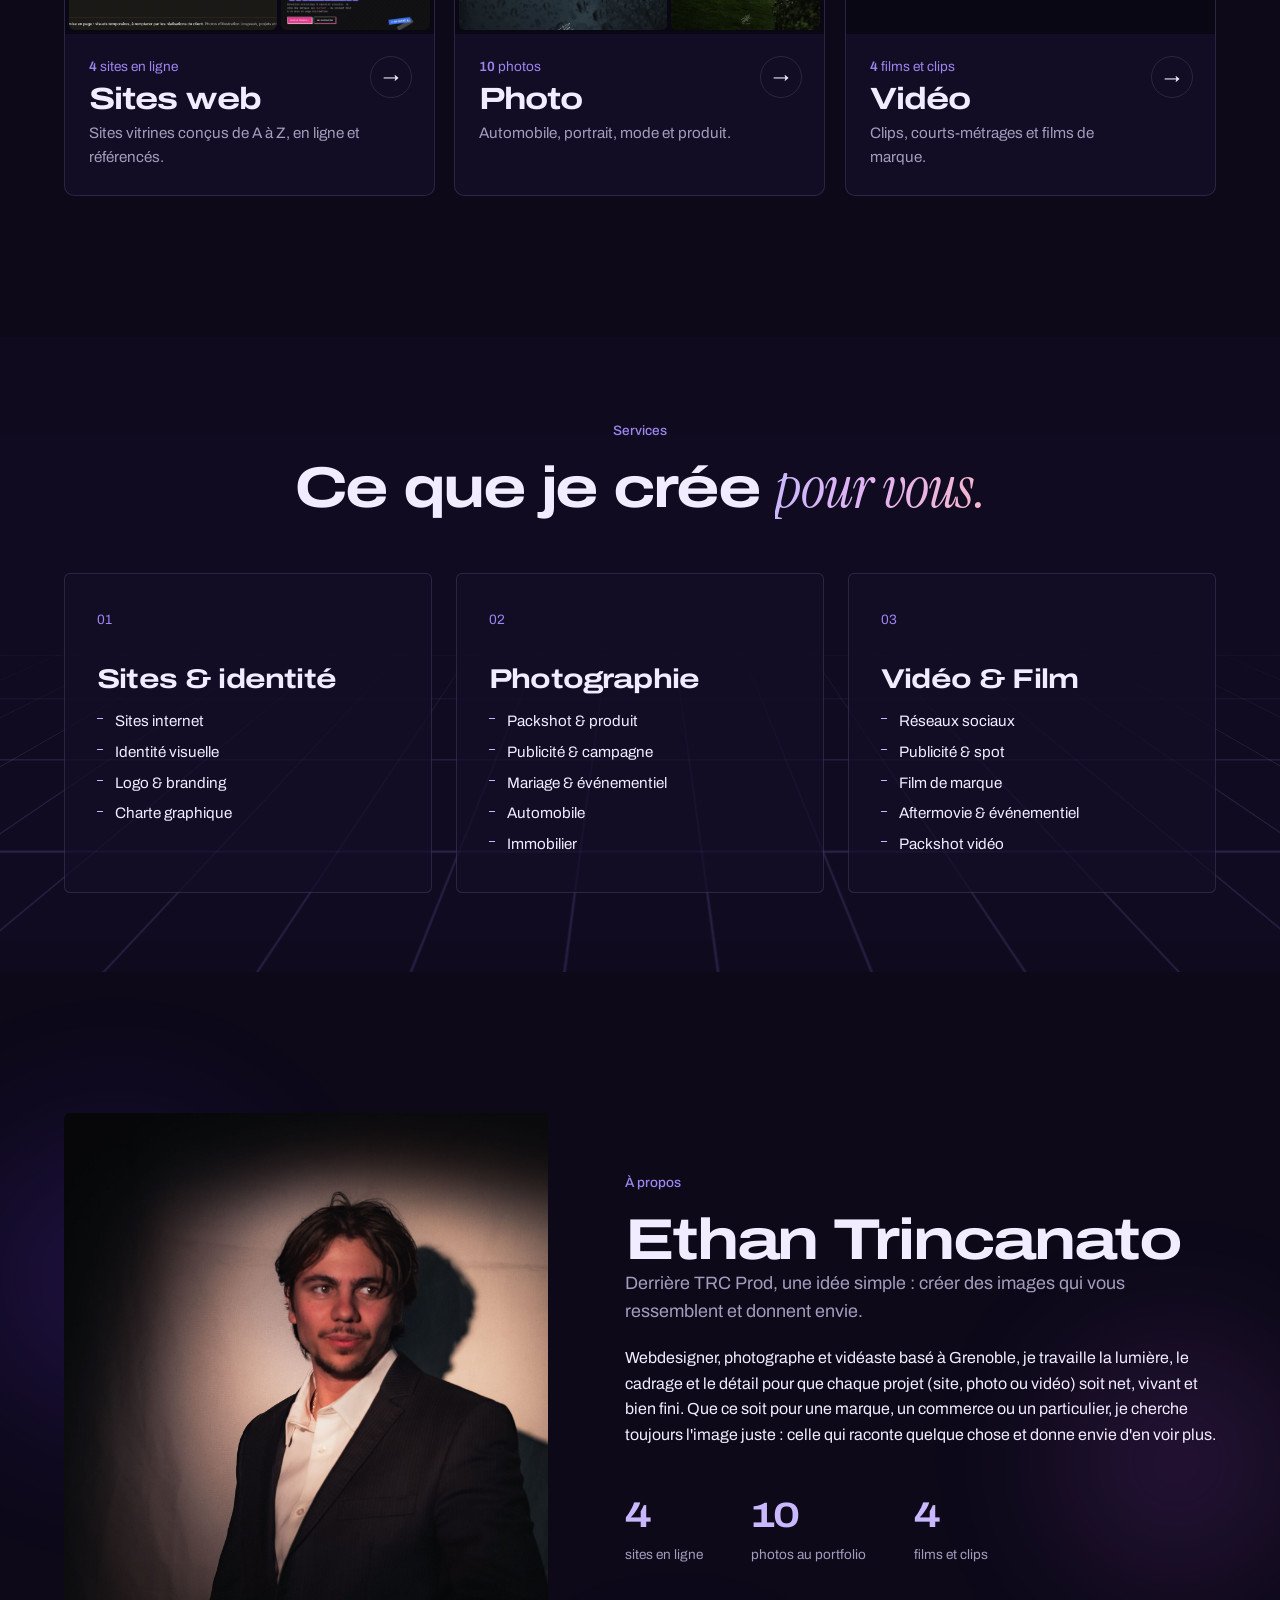
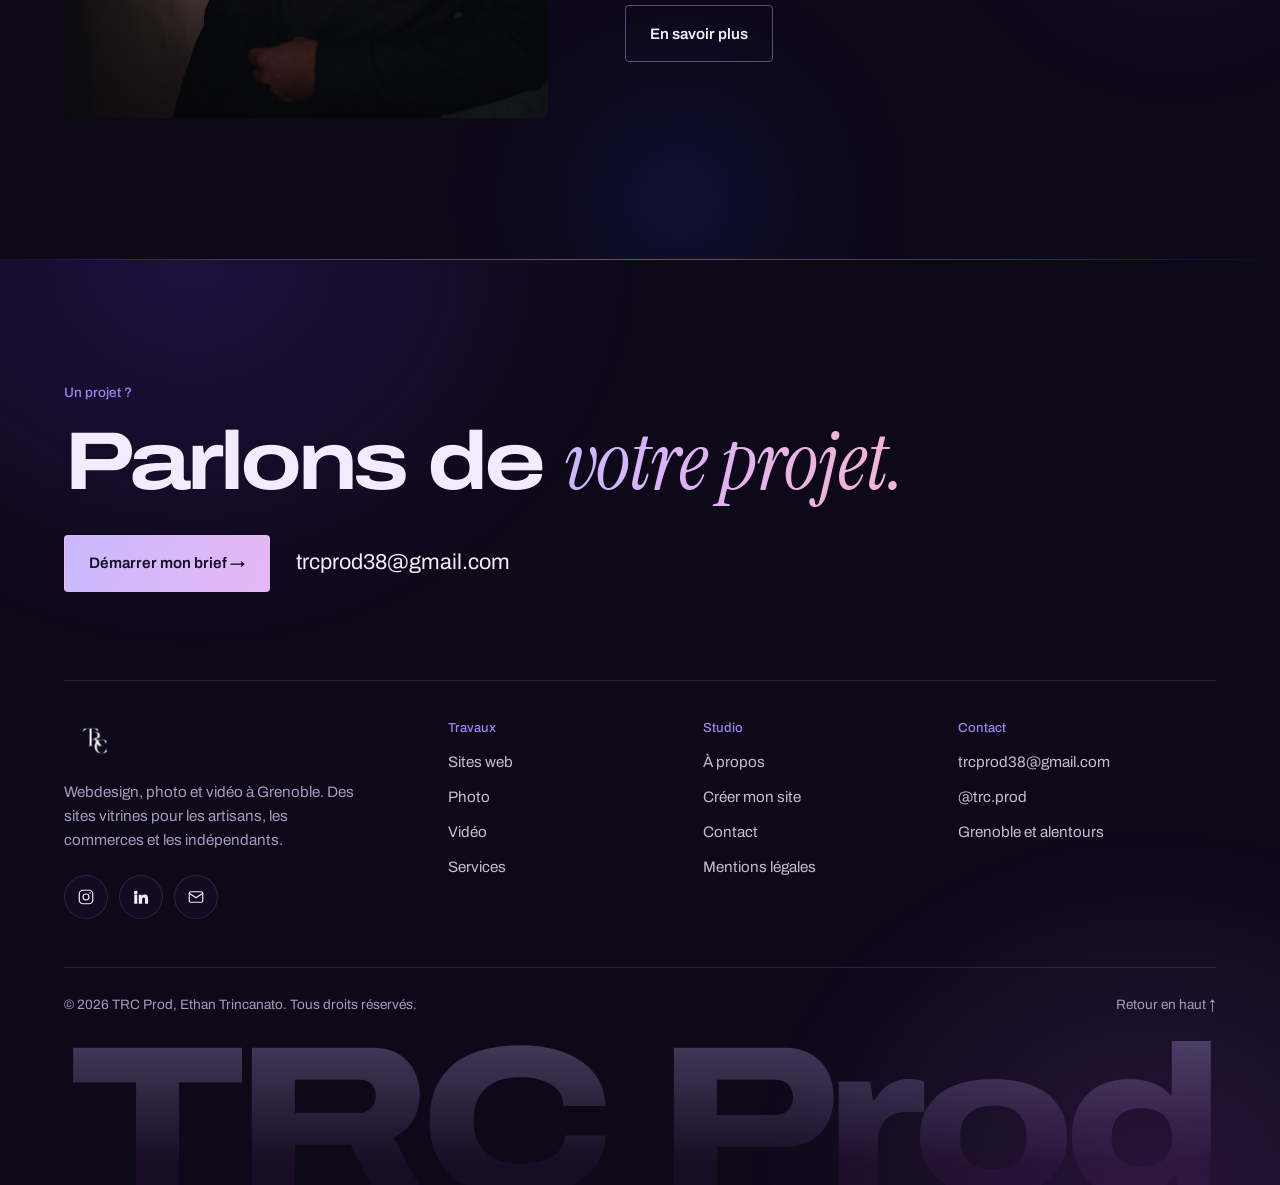
==== commit 5f9910ed: "Carrousels plus grands sur ordinateur Co-Authored-By: Claude Opus 5.5 <noreply@anthropic.com>" ====
--- a/index.html
+++ b/index.html
@@ -49,7 +49,7 @@
   <link rel="preconnect" href="https://fonts.googleapis.com">
   <link rel="preconnect" href="https://fonts.gstatic.com" crossorigin>
   <link href="https://fonts.googleapis.com/css2?family=Archivo:wdth,wght@62..125,300..900&amp;family=Instrument+Serif:ital@0;1&amp;display=swap" rel="stylesheet">
-  <link rel="stylesheet" href="css/style.css?v=65">
+  <link rel="stylesheet" href="css/style.css?v=66">
 </head>
 <body>
 
--- a/css/style.css
+++ b/css/style.css
@@ -830,11 +830,11 @@
 @media (max-width: 1200px) { .dock { display: none; } }
 
 /* ---------- Vitrines 3D des pages de domaine (sous le titre) ---------- */
-.ring3d--band { position: relative; height: clamp(360px, 44vw, 540px); margin: -1rem 0 0; overflow: hidden; }
-.ring3d--band:not(.ring3d--portrait):not(.ring3d--video) .ring3d__panel { width: 380px; height: 260px; left: -190px; top: -130px; }
+.ring3d--band { position: relative; height: clamp(360px, 50vw, 660px); margin: -1rem 0 0; overflow: hidden; }
+.ring3d--band:not(.ring3d--portrait):not(.ring3d--video) .ring3d__panel { width: 470px; height: 320px; left: -235px; top: -160px; }
 .ring3d--band .ring3d__ring { top: 44%; }
-.ring3d--portrait .ring3d__panel { width: 260px; height: 350px; left: -130px; top: -175px; }
-.ring3d--video .ring3d__panel { width: 440px; height: 248px; left: -220px; top: -124px; }
+.ring3d--portrait .ring3d__panel { width: 320px; height: 430px; left: -160px; top: -215px; }
+.ring3d--video .ring3d__panel { width: 540px; height: 304px; left: -270px; top: -152px; }
 .ring3d--band::after { height: 16%; }
 .ring3d__hint { position: relative; z-index: 3; text-align: center; font-size: 0.78rem; color: var(--c-text-dim); letter-spacing: 0.06em; margin: 0.2rem 0 1rem; }
 @media (max-width: 760px) {
@@ -976,7 +976,7 @@
    et garde la place du reflet. Les panneaux rapetissent avec la hauteur d'écran. */
 .hero {
   display: flex; flex-direction: column;
-  --pw: clamp(250px, min(35vw, 44vh), 500px); --ph: calc(var(--pw) * 0.68);
+  --pw: clamp(250px, min(38vw, 52vh), 580px); --ph: calc(var(--pw) * 0.68);
 }
 .hero .ring3d {
   position: relative; left: auto; right: auto; bottom: auto; height: auto;
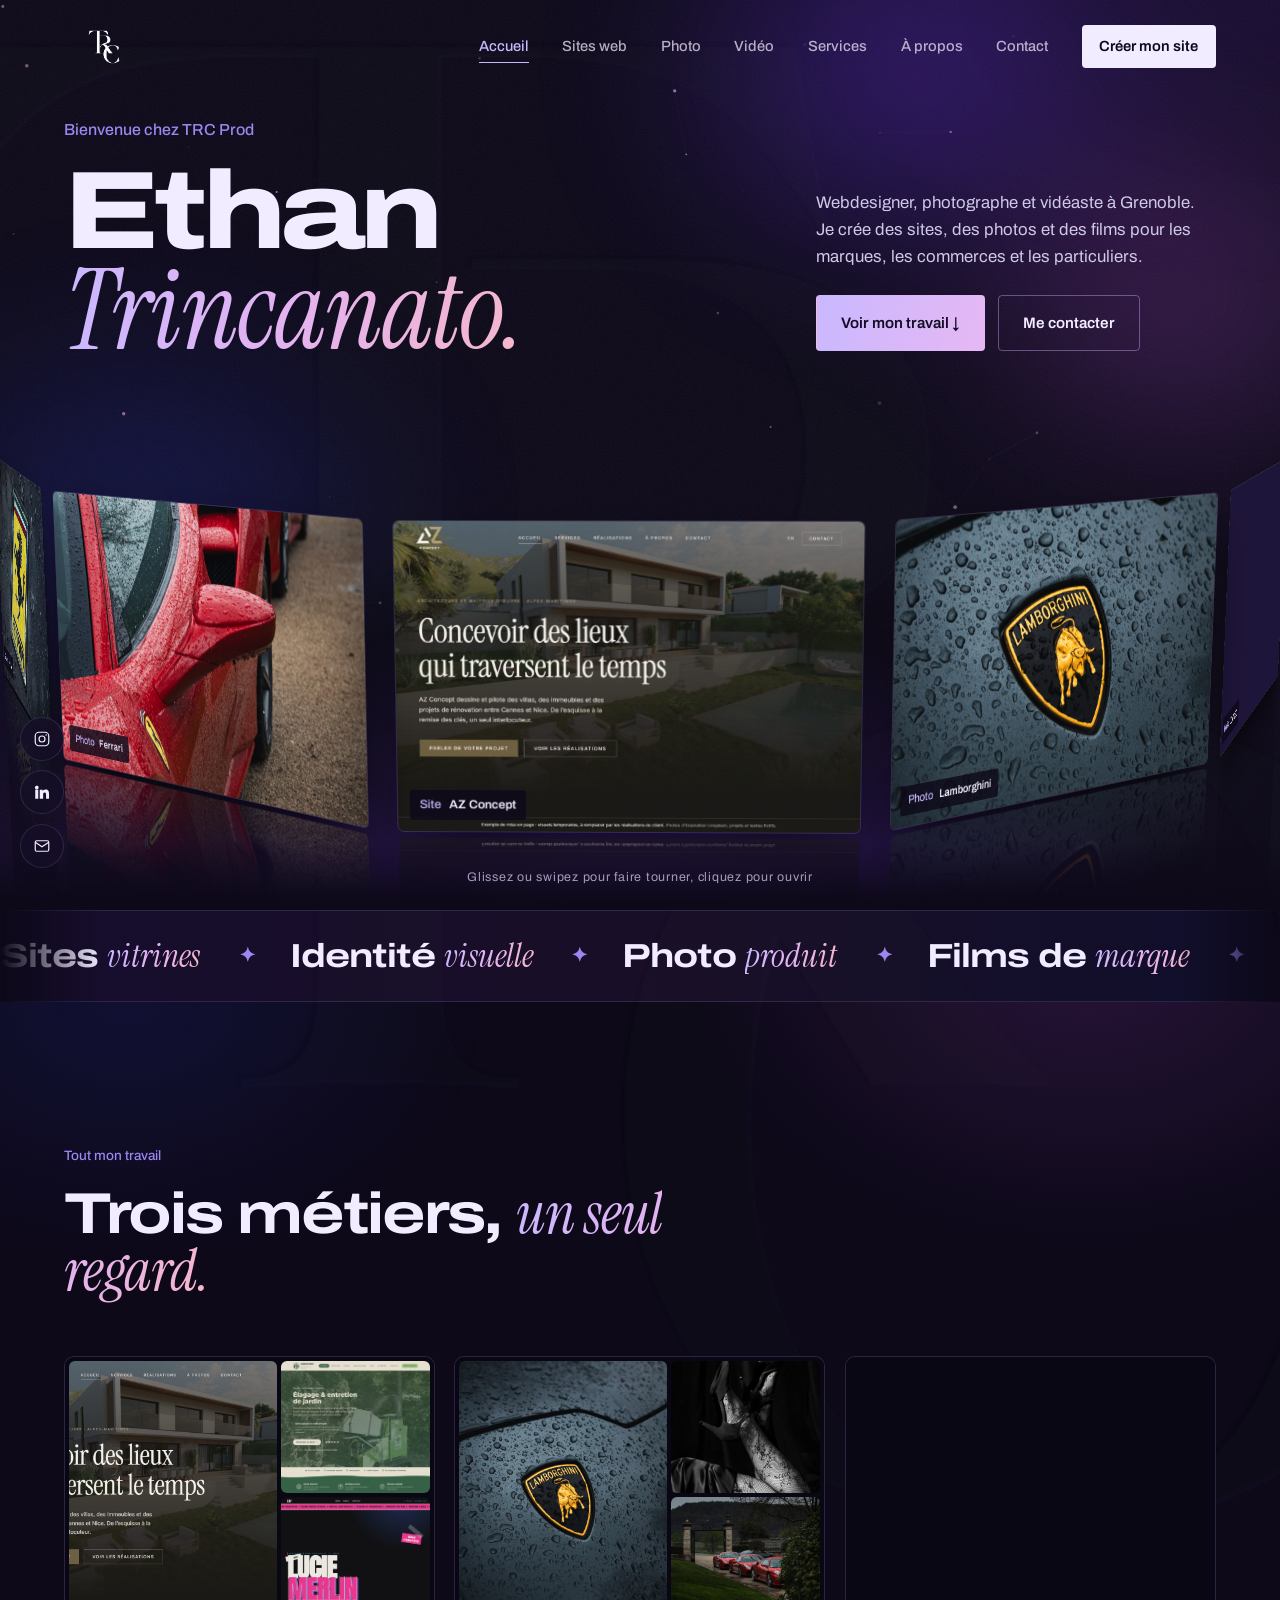
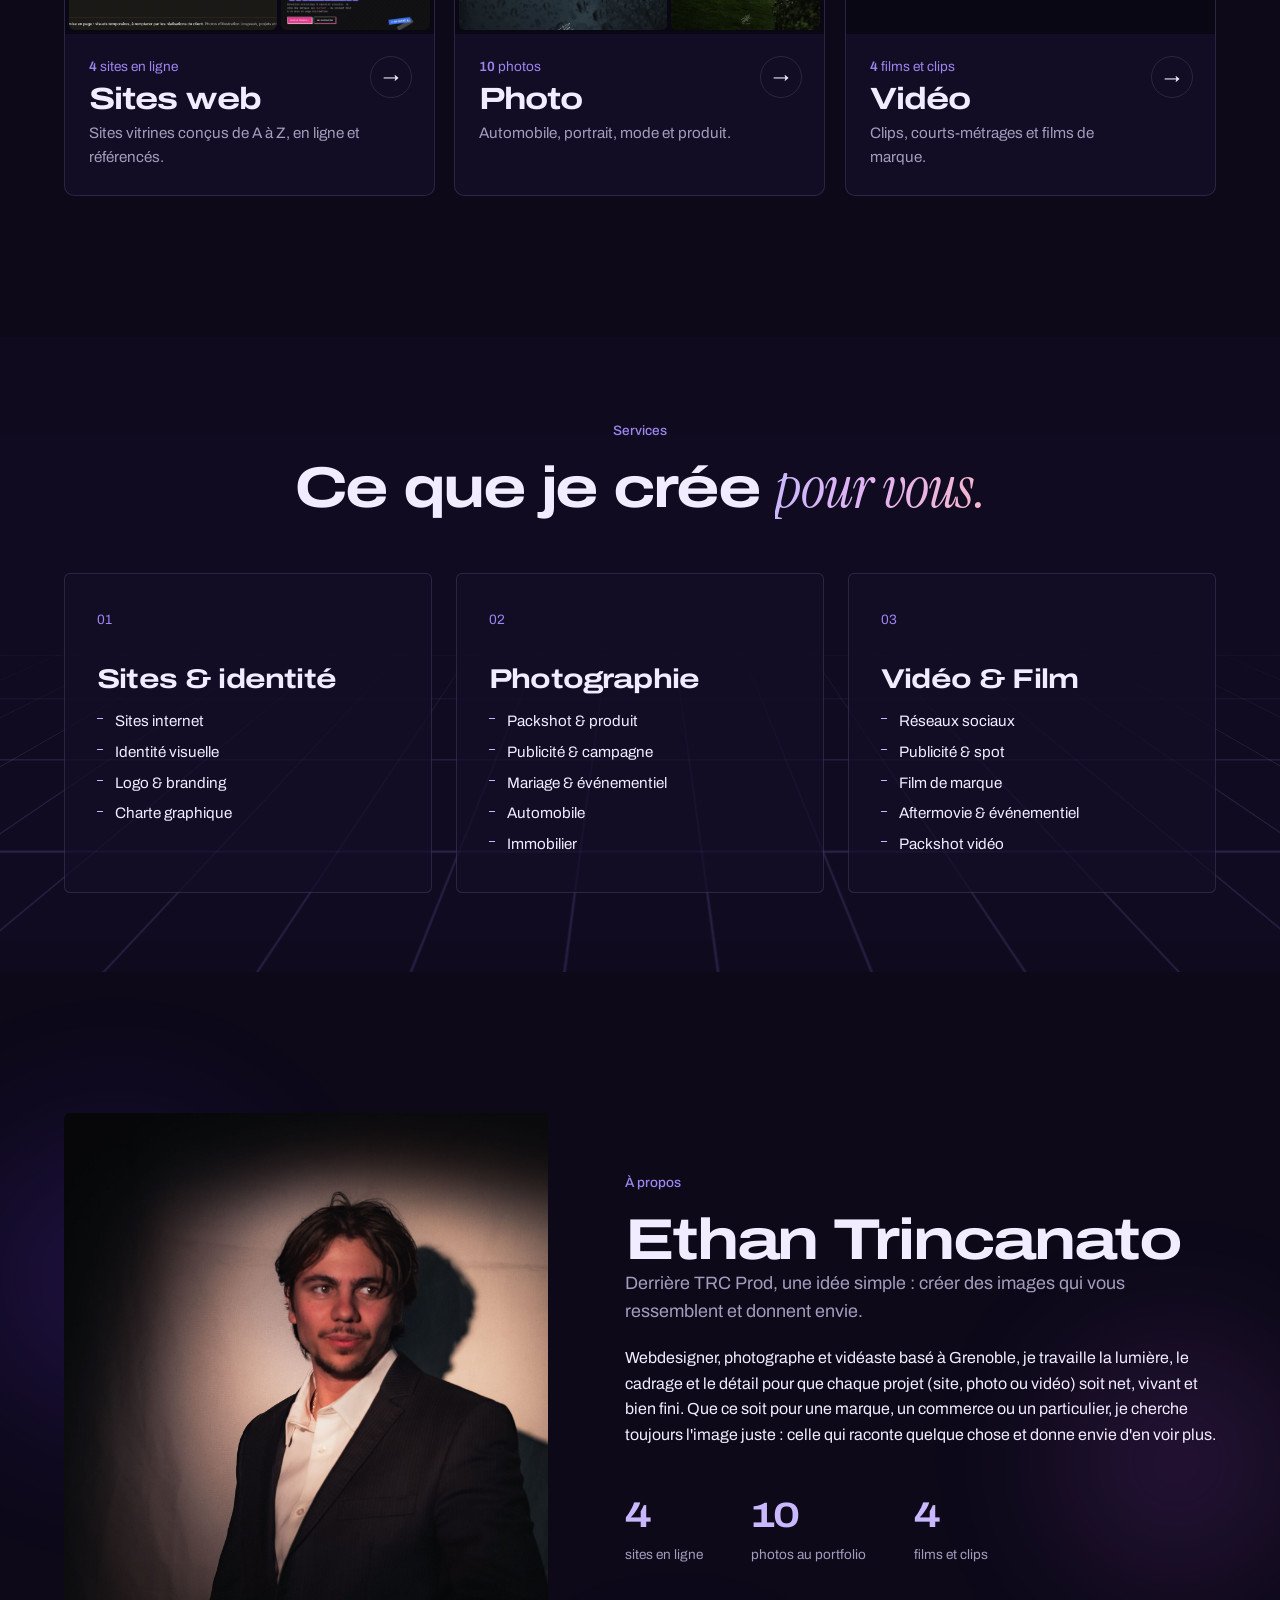
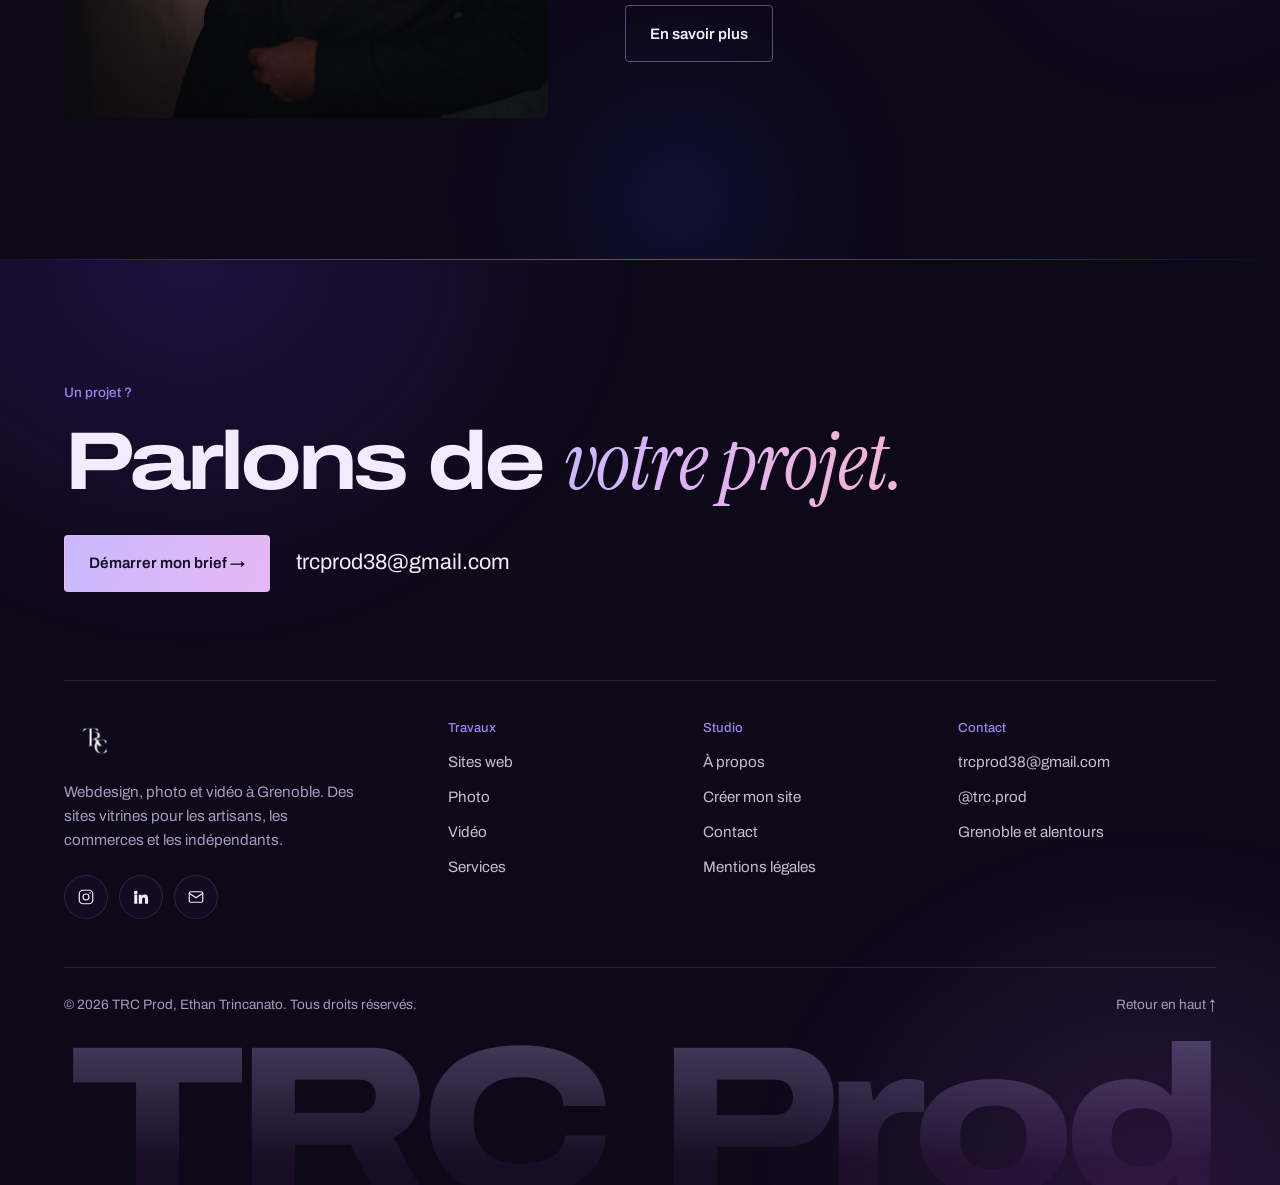
==== commit 7eb2dd99: "Téléphone : monogramme en points entier (plus rogné sur le bord) Co-Authored-By: Claude Opus 5.5 <no" ====
--- a/index.html
+++ b/index.html
@@ -49,7 +49,7 @@
   <link rel="preconnect" href="https://fonts.googleapis.com">
   <link rel="preconnect" href="https://fonts.gstatic.com" crossorigin>
   <link href="https://fonts.googleapis.com/css2?family=Archivo:wdth,wght@62..125,300..900&amp;family=Instrument+Serif:ital@0;1&amp;display=swap" rel="stylesheet">
-  <link rel="stylesheet" href="css/style.css?v=66">
+  <link rel="stylesheet" href="css/style.css?v=67">
 </head>
 <body>
 
--- a/css/style.css
+++ b/css/style.css
@@ -890,7 +890,7 @@
 /* Titres longs (services, à propos, contact) : un peu plus bas et plus léger */
 .page-head--services .emblem, .page-head--about .emblem, .page-head--contact .emblem { opacity: 0.6; top: clamp(9rem, 15vw, 12rem); }
 @media (max-width: 760px) {
-  .emblem { width: 150px; right: -1.6rem; top: 5.5rem; opacity: 0.32; }
+  .emblem { width: 128px; right: 1rem; top: 5.6rem; opacity: 0.4; }
 }
 
 /* Moins de vide : la vitrine 3D remonte sous le titre */
